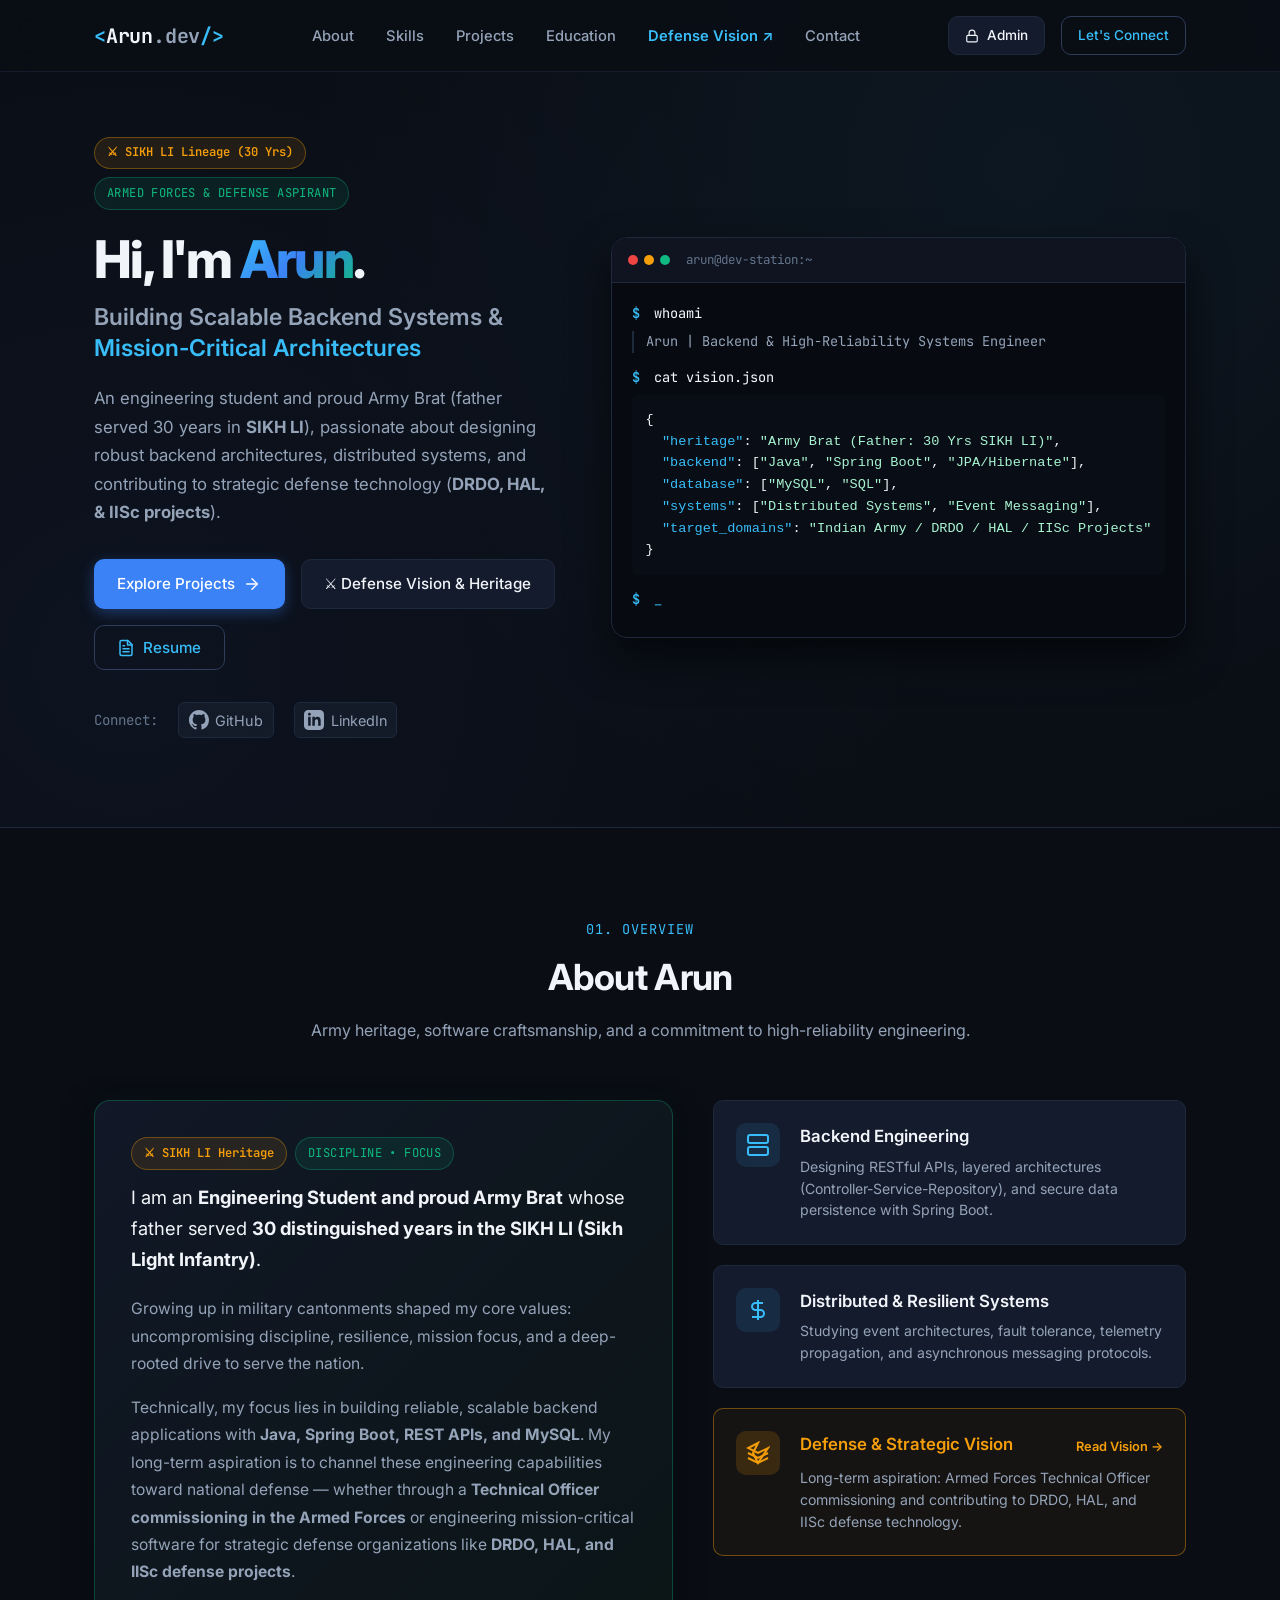
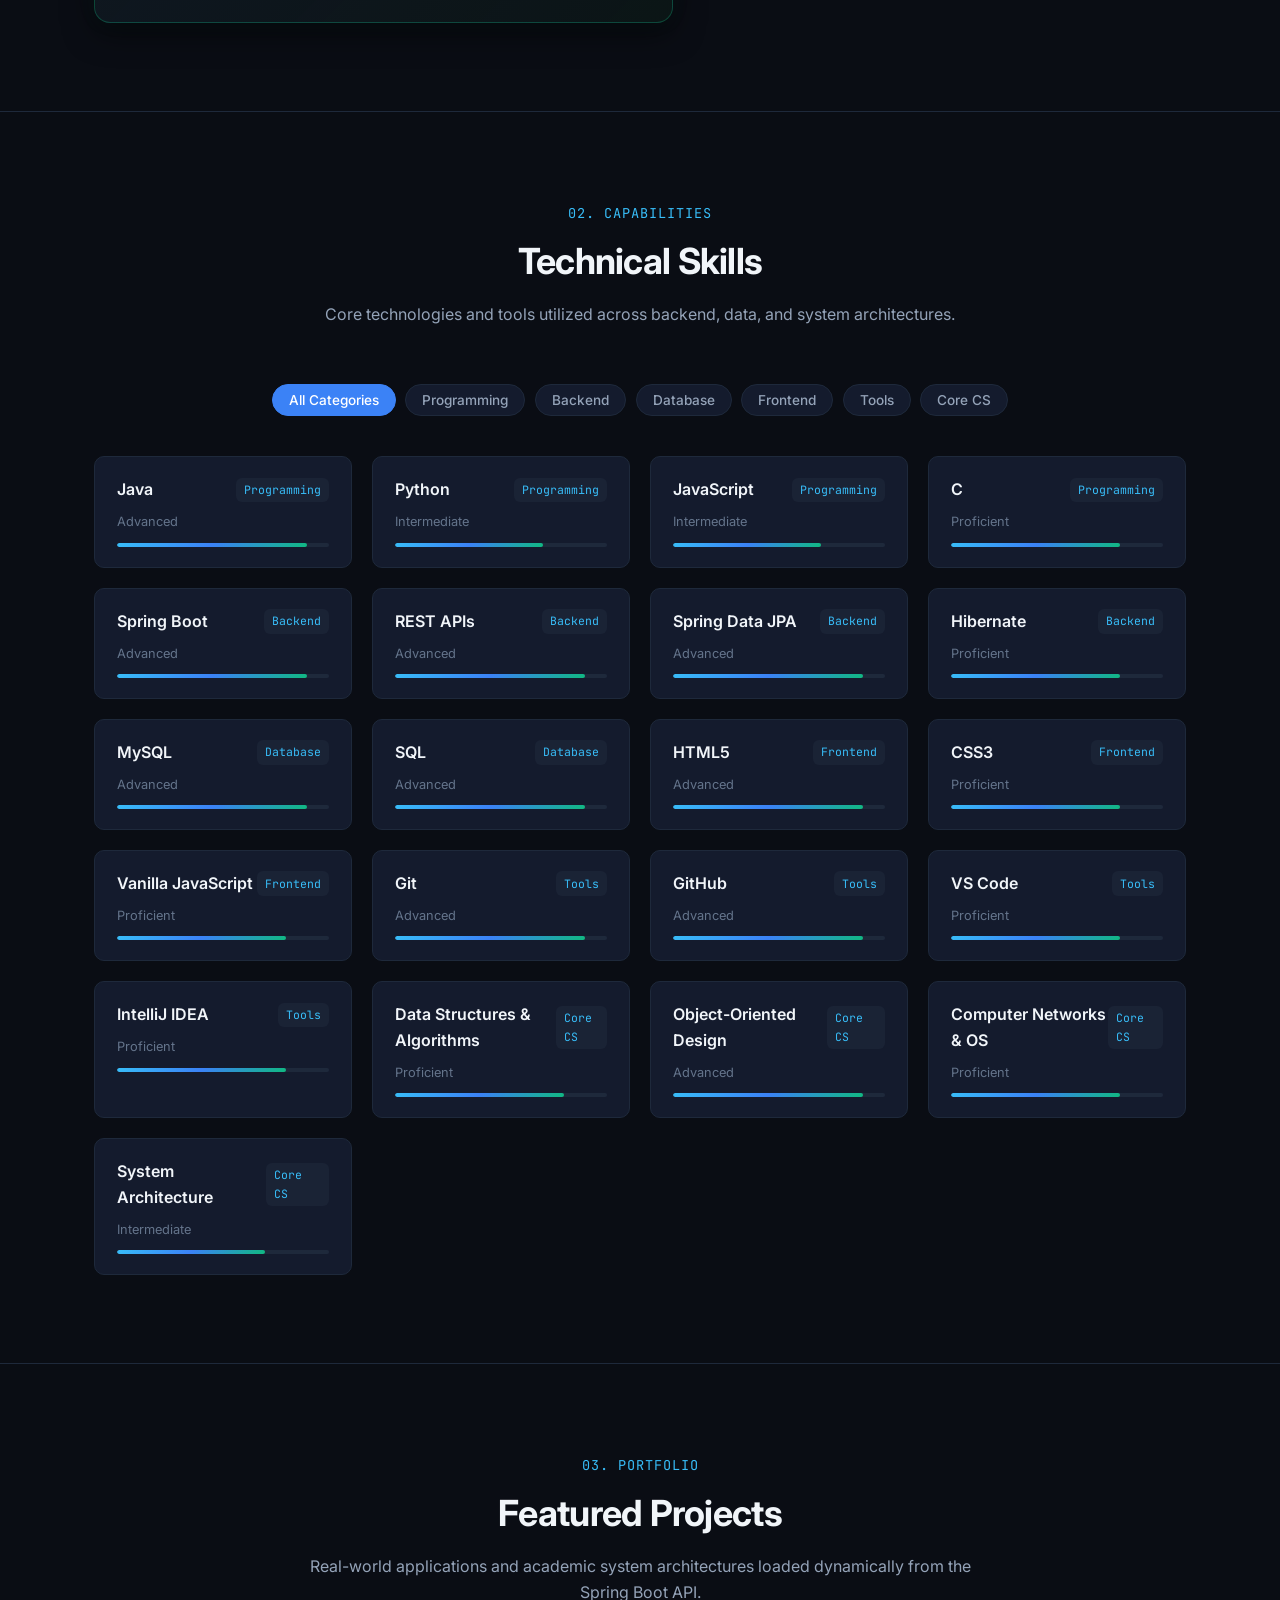
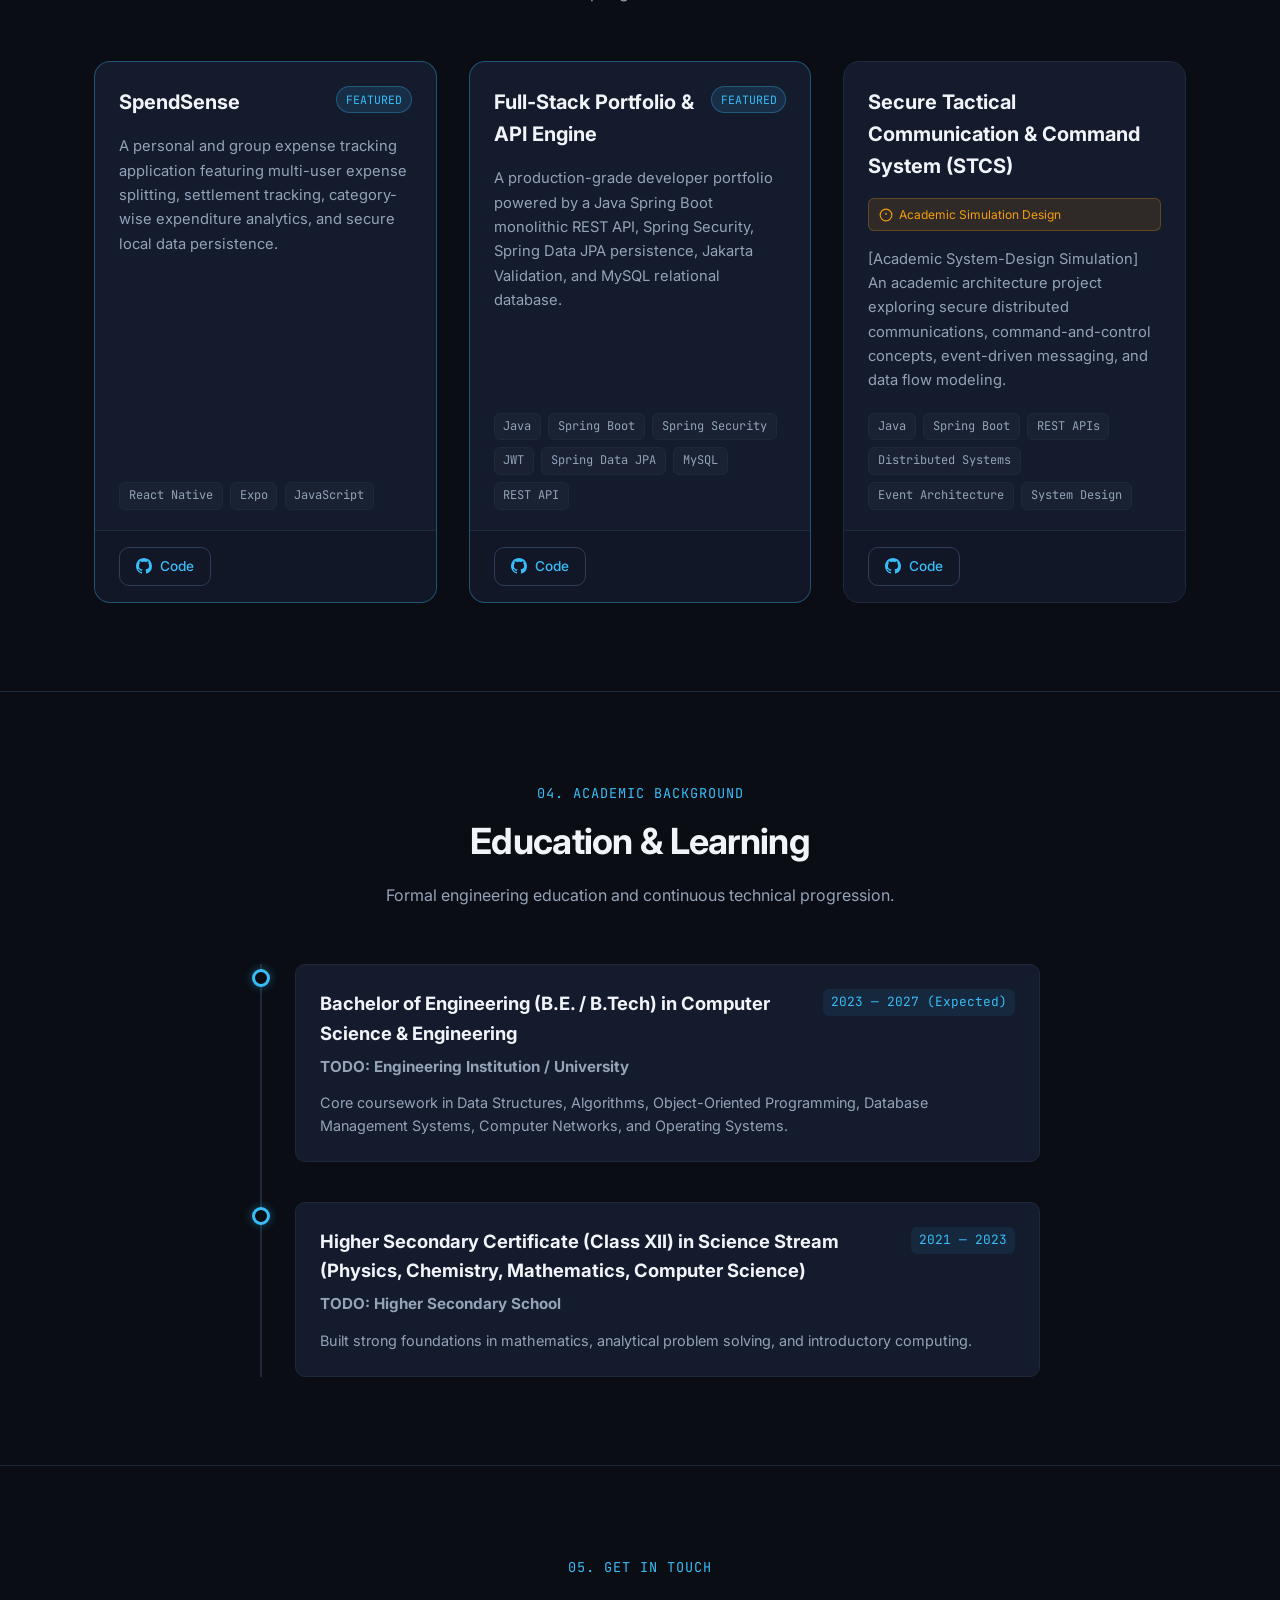
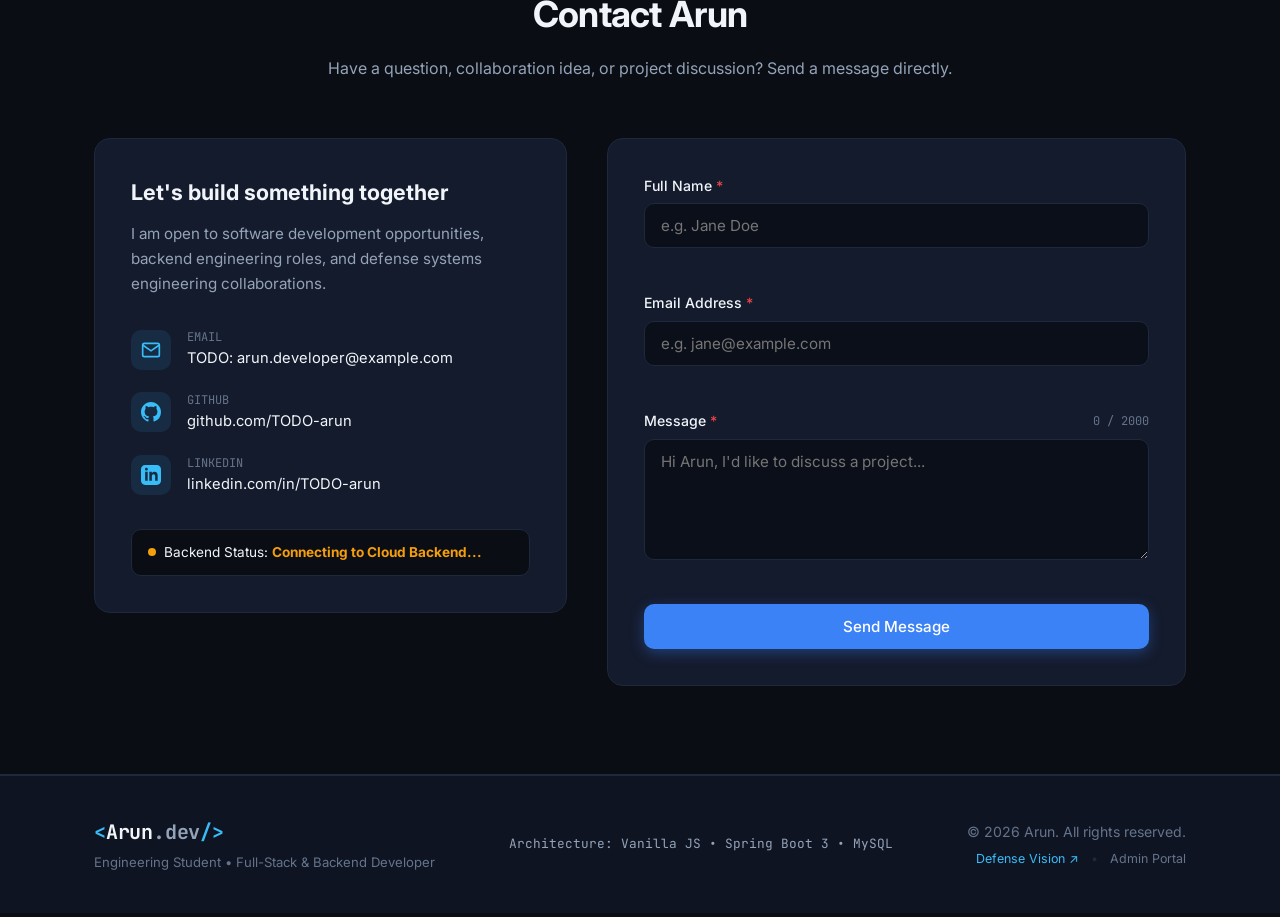
==== frontend/index.html @ 638a8335 "Incorporate Army Brat SIKH LI heritage and DRDO/HAL/IISc defense engineering focus across portfolio" ====
<!DOCTYPE html>
<html lang="en">
<head>
    <meta charset="UTF-8">
    <meta name="viewport" content="width=device-width, initial-scale=1.0, maximum-scale=5.0, viewport-fit=cover">
    <meta name="description" content="Arun - Engineering Student & Backend Software Developer. Full-stack portfolio featuring Java Spring Boot, MySQL, REST APIs, and High-Reliability Systems.">
    <meta name="theme-color" content="#0d1117">
    <title>Arun | Backend Software Developer & Engineering Student</title>
    
    <!-- Fonts -->
    <link rel="preconnect" href="https://fonts.googleapis.com">
    <link rel="preconnect" href="https://fonts.gstatic.com" crossorigin>
    <link href="https://fonts.googleapis.com/css2?family=Inter:wght@300;400;500;600;700;800&family=JetBrains+Mono:wght@400;500;600&display=swap" rel="stylesheet">
    
    <!-- CSS Stylesheets -->
    <link rel="stylesheet" href="css/style.css">
    <link rel="stylesheet" href="css/responsive.css">
</head>
<body>
    <!-- Navigation Bar -->
    <header class="header" id="header">
        <div class="container nav-container">
            <a href="#hero" class="brand-logo">
                <span class="logo-bracket">&lt;</span>Arun<span class="logo-accent">.dev</span><span class="logo-bracket">/&gt;</span>
            </a>

            <nav class="nav-menu" id="nav-menu">
                <ul class="nav-list">
                    <li class="nav-item"><a href="#about" class="nav-link">About</a></li>
                    <li class="nav-item"><a href="#skills" class="nav-link">Skills</a></li>
                    <li class="nav-item"><a href="#projects" class="nav-link">Projects</a></li>
                    <li class="nav-item"><a href="#education" class="nav-link">Education</a></li>
                    <li class="nav-item"><a href="defense-ambition.html" class="nav-link" style="color: var(--accent-primary); font-weight: 600;">Defense Vision ↗</a></li>
                    <li class="nav-item"><a href="#contact" class="nav-link">Contact</a></li>
                </ul>
                <div class="nav-cta-mobile">
                    <a href="#contact" class="btn btn-primary btn-sm">Get in Touch</a>
                </div>
            </nav>

            <div class="nav-actions">
                <a href="admin.html" class="btn btn-secondary btn-sm" title="Admin Control Panel">
                    <svg width="14" height="14" viewBox="0 0 24 24" fill="none" stroke="currentColor" stroke-width="2"><rect x="3" y="11" width="18" height="11" rx="2" ry="2"></rect><path d="M7 11V7a5 5 0 0 1 10 0v4"></path></svg>
                    <span>Admin</span>
                </a>
                <a href="#contact" class="btn btn-outline btn-sm nav-cta-desktop">Let's Connect</a>
                <button class="hamburger-btn" id="hamburger-btn" aria-label="Toggle navigation menu" aria-expanded="false">
                    <span class="hamburger-bar"></span>
                    <span class="hamburger-bar"></span>
                    <span class="hamburger-bar"></span>
                </button>
            </div>
        </div>
    </header>

    <main id="main-content">
        <!-- Hero Section -->
        <section class="section hero-section" id="hero">
            <div class="container hero-container">
                <div class="hero-content">
                    <div style="display: flex; flex-wrap: wrap; gap: 0.5rem; margin-bottom: 1.25rem;">
                        <span class="badge-sikhli">⚔ SIKH LI Lineage (30 Yrs)</span>
                        <span class="badge-tactical">Armed Forces &amp; Defense Aspirant</span>
                    </div>
                    <h1 class="hero-title">
                        Hi, I'm <span class="text-gradient">Arun</span>.
                    </h1>
                    <h2 class="hero-subtitle">
                        Building Scalable Backend Systems &amp; <span class="text-highlight">Mission-Critical Architectures</span>
                    </h2>
                    <p class="hero-description">
                        An engineering student and proud Army Brat (father served 30 years in <strong>SIKH LI</strong>), passionate about designing robust backend architectures, distributed systems, and contributing to strategic defense technology (<strong>DRDO, HAL, &amp; IISc projects</strong>).
                    </p>
                    
                    <div class="hero-cta-group">
                        <a href="#projects" class="btn btn-primary">
                            <span>Explore Projects</span>
                            <svg class="btn-icon" width="18" height="18" viewBox="0 0 24 24" fill="none" stroke="currentColor" stroke-width="2" stroke-linecap="round" stroke-linejoin="round"><path d="M5 12h14"></path><path d="m12 5 7 7-7 7"></path></svg>
                        </a>
                        <a href="defense-ambition.html" class="btn btn-secondary">
                            <span>⚔ Defense Vision &amp; Heritage</span>
                        </a>
                        <button type="button" class="btn btn-outline" id="resume-btn">
                            <svg class="btn-icon" width="18" height="18" viewBox="0 0 24 24" fill="none" stroke="currentColor" stroke-width="2" stroke-linecap="round" stroke-linejoin="round"><path d="M14.5 2H6a2 2 0 0 0-2 2v16a2 2 0 0 0 2 2h12a2 2 0 0 0 2-2V7.5L14.5 2z"></path><polyline points="14 2 14 8 20 8"></polyline><line x1="16" y1="13" x2="8" y2="13"></line><line x1="16" y1="17" x2="8" y2="17"></line><line x1="10" y1="9" x2="8" y2="9"></line></svg>
                            <span>Resume</span>
                        </button>
                    </div>

                    <div class="hero-socials">
                        <span class="social-label">Connect:</span>
                        <a href="https://github.com/arun-kumarsb" target="_blank" rel="noopener noreferrer" class="social-link" aria-label="GitHub Profile">
                            <svg width="20" height="20" viewBox="0 0 24 24" fill="currentColor"><path d="M12 0C5.37 0 0 5.37 0 12c0 5.31 3.435 9.795 8.205 11.385.6.105.825-.255.825-.57 0-.285-.015-1.23-.015-2.235-3.015.555-3.795-.735-4.035-1.41-.135-.345-.72-1.41-1.23-1.695-.42-.225-1.02-.78-.015-.795.945-.015 1.62.87 1.845 1.23 1.08 1.815 2.805 1.305 3.495.99.105-.78.42-1.305.765-1.605-2.67-.3-5.46-1.335-5.46-5.925 0-1.305.465-2.385 1.23-3.225-.12-.3-.54-1.53.12-3.18 0 0 1.005-.315 3.3 1.23.96-.27 1.98-.405 3-.405s2.04.135 3 .405c2.295-1.56 3.3-1.23 3.3-1.23.66 1.65.24 2.88.12 3.18.765.84 1.23 1.905 1.23 3.225 0 4.605-2.805 5.625-5.475 5.925.435.375.81 1.095.81 2.22 0 1.605-.015 2.895-.015 3.3 0 .315.225.69.825.57A12.02 12.02 0 0024 12c0-6.63-5.37-12-12-12z"/></svg>
                            <span>GitHub</span>
                        </a>
                        <a href="https://linkedin.com/in/arunksb/" target="_blank" rel="noopener noreferrer" class="social-link" aria-label="LinkedIn Profile">
                            <svg width="20" height="20" viewBox="0 0 24 24" fill="currentColor"><path d="M19 0h-14c-2.761 0-5 2.239-5 5v14c0 2.761 2.239 5 5 5h14c2.762 0 5-2.239 5-5v-14c0-2.761-2.238-5-5-5zm-11 19h-3v-11h3v11zm-1.5-12.268c-.966 0-1.75-.79-1.75-1.764s.784-1.764 1.75-1.764 1.75.79 1.75 1.764-.783 1.764-1.75 1.764zm13.5 12.268h-3v-5.604c0-3.368-4-3.113-4 0v5.604h-3v-11h3v1.765c1.396-2.586 7-2.777 7 2.476v6.759z"/></svg>
                            <span>LinkedIn</span>
                        </a>
                    </div>
                </div>

                <div class="hero-visual">
                    <div class="terminal-card">
                        <div class="terminal-header">
                            <div class="terminal-dots">
                                <span class="dot dot-red"></span>
                                <span class="dot dot-yellow"></span>
                                <span class="dot dot-green"></span>
                            </div>
                            <span class="terminal-title">arun@dev-station:~</span>
                        </div>
                        <div class="terminal-body">
                            <div class="terminal-line"><span class="t-prompt">$</span> <span class="t-command">whoami</span></div>
                            <div class="terminal-output">Arun | Backend &amp; High-Reliability Systems Engineer</div>
                            
                            <div class="terminal-line"><span class="t-prompt">$</span> <span class="t-command">cat vision.json</span></div>
                            <pre class="terminal-code"><code>{
  <span class="json-key">"heritage"</span>: <span class="json-str">"Army Brat (Father: 30 Yrs SIKH LI)"</span>,
  <span class="json-key">"backend"</span>: [<span class="json-str">"Java"</span>, <span class="json-str">"Spring Boot"</span>, <span class="json-str">"JPA/Hibernate"</span>],
  <span class="json-key">"database"</span>: [<span class="json-str">"MySQL"</span>, <span class="json-str">"SQL"</span>],
  <span class="json-key">"systems"</span>: [<span class="json-str">"Distributed Systems"</span>, <span class="json-str">"Event Messaging"</span>],
  <span class="json-key">"target_domains"</span>: <span class="json-str">"Indian Army / DRDO / HAL / IISc Projects"</span>
}</code></pre>
                            <div class="terminal-line terminal-cursor-line"><span class="t-prompt">$</span> <span class="t-cursor">_</span></div>
                        </div>
                    </div>
                </div>
            </div>
        </section>

        <!-- About Section -->
        <section class="section about-section" id="about">
            <div class="container">
                <div class="section-header">
                    <span class="section-tag">01. Overview</span>
                    <h2 class="section-title">About Arun</h2>
                    <p class="section-subtitle">Army heritage, software craftsmanship, and a commitment to high-reliability engineering.</p>
                </div>

                <div class="about-grid">
                    <div class="about-text-column">
                        <div class="about-card card-defense-highlight">
                            <div style="display: flex; gap: 0.5rem; margin-bottom: 0.75rem;">
                                <span class="badge-sikhli">⚔ SIKH LI Heritage</span>
                                <span class="badge-tactical">Discipline &bull; Focus</span>
                            </div>
                            <p class="about-lead">
                                I am an <strong>Engineering Student and proud Army Brat</strong> whose father served <strong>30 distinguished years in the SIKH LI (Sikh Light Infantry)</strong>.
                            </p>
                            <p class="about-body">
                                Growing up in military cantonments shaped my core values: uncompromising discipline, resilience, mission focus, and a deep-rooted drive to serve the nation.
                            </p>
                            <p class="about-body">
                                Technically, my focus lies in building reliable, scalable backend applications with <strong>Java, Spring Boot, REST APIs, and MySQL</strong>. My long-term aspiration is to channel these engineering capabilities toward national defense — whether through a <strong>Technical Officer commissioning in the Armed Forces</strong> or engineering mission-critical software for strategic defense organizations like <strong>DRDO, HAL, and IISc defense projects</strong>.
                            </p>
                        </div>
                    </div>

                    <div class="about-features-column">
                        <div class="feature-card">
                            <div class="feature-icon">
                                <svg width="24" height="24" viewBox="0 0 24 24" fill="none" stroke="currentColor" stroke-width="2"><rect x="2" y="2" width="20" height="8" rx="2" ry="2"></rect><rect x="2" y="14" width="20" height="8" rx="2" ry="2"></rect><line x1="6" y1="6" x2="6.01" y2="6"></line><line x1="6" y1="18" x2="6.01" y2="18"></line></svg>
                            </div>
                            <div class="feature-info">
                                <h3>Backend Engineering</h3>
                                <p>Designing RESTful APIs, layered architectures (Controller-Service-Repository), and secure data persistence with Spring Boot.</p>
                            </div>
                        </div>

                        <div class="feature-card">
                            <div class="feature-icon">
                                <svg width="24" height="24" viewBox="0 0 24 24" fill="none" stroke="currentColor" stroke-width="2"><path d="M12 2v20M17 5H9.5a3.5 3.5 0 0 0 0 7h5a3.5 3.5 0 0 1 0 7H6"></path></svg>
                            </div>
                            <div class="feature-info">
                                <h3>Distributed &amp; Resilient Systems</h3>
                                <p>Studying event architectures, fault tolerance, telemetry propagation, and asynchronous messaging protocols.</p>
                            </div>
                        </div>

                        <div class="feature-card" style="border-color: rgba(245, 158, 11, 0.4); background: rgba(245, 158, 11, 0.05);">
                            <div class="feature-icon" style="background: rgba(245, 158, 11, 0.15); color: var(--tactical-gold);">
                                <svg width="24" height="24" viewBox="0 0 24 24" fill="none" stroke="currentColor" stroke-width="2"><polygon points="12 2 2 7 12 12 22 7 12 22 7 12"></polygon><polyline points="2 17 12 22 22 17"></polyline><polyline points="2 12 12 17 22 12"></polyline></svg>
                            </div>
                            <div class="feature-info">
                                <div style="display: flex; justify-content: space-between; align-items: center; margin-bottom: 0.25rem;">
                                    <h3 style="color: var(--tactical-gold);">Defense &amp; Strategic Vision</h3>
                                    <a href="defense-ambition.html" style="font-size: 0.8rem; color: var(--tactical-gold); font-weight: 600;">Read Vision &rarr;</a>
                                </div>
                                <p>Long-term aspiration: Armed Forces Technical Officer commissioning and contributing to DRDO, HAL, and IISc defense technology.</p>
                            </div>
                        </div>
                    </div>
                </div>
            </div>
        </section>

        <!-- Skills Section -->
        <section class="section skills-section" id="skills">
            <div class="container">
                <div class="section-header">
                    <span class="section-tag">02. Capabilities</span>
                    <h2 class="section-title">Technical Skills</h2>
                    <p class="section-subtitle">Core technologies and tools utilized across backend, data, and system architectures.</p>
                </div>

                <!-- Category Filters -->
                <div class="skills-filter-container" id="skills-filter">
                    <button class="filter-btn active" data-category="ALL">All Categories</button>
                    <button class="filter-btn" data-category="Programming">Programming</button>
                    <button class="filter-btn" data-category="Backend">Backend</button>
                    <button class="filter-btn" data-category="Database">Database</button>
                    <button class="filter-btn" data-category="Frontend">Frontend</button>
                    <button class="filter-btn" data-category="Tools">Tools</button>
                    <button class="filter-btn" data-category="Core CS">Core CS</button>
                </div>

                <!-- Dynamic Skills Container -->
                <div class="skills-grid" id="skills-container">
                    <div class="loading-spinner-wrapper">
                        <div class="spinner"></div>
                        <p>Loading technical skills...</p>
                    </div>
                </div>
            </div>
        </section>

        <!-- Projects Section -->
        <section class="section projects-section" id="projects">
            <div class="container">
                <div class="section-header">
                    <span class="section-tag">03. Portfolio</span>
                    <h2 class="section-title">Featured Projects</h2>
                    <p class="section-subtitle">Real-world applications and academic system architectures loaded dynamically from the Spring Boot API.</p>
                </div>

                <!-- Dynamic Projects Container -->
                <div class="projects-grid" id="projects-container">
                    <div class="loading-spinner-wrapper">
                        <div class="spinner"></div>
                        <p>Fetching project data from API...</p>
                    </div>
                </div>
            </div>
        </section>

        <!-- Education Section -->
        <section class="section education-section" id="education">
            <div class="container">
                <div class="section-header">
                    <span class="section-tag">04. Academic Background</span>
                    <h2 class="section-title">Education &amp; Learning</h2>
                    <p class="section-subtitle">Formal engineering education and continuous technical progression.</p>
                </div>

                <div class="education-timeline" id="education-container">
                    <div class="loading-spinner-wrapper">
                        <div class="spinner"></div>
                        <p>Loading education history...</p>
                    </div>
                </div>
            </div>
        </section>

        <!-- Contact Section -->
        <section class="section contact-section" id="contact">
            <div class="container">
                <div class="section-header">
                    <span class="section-tag">05. Get In Touch</span>
                    <h2 class="section-title">Contact Arun</h2>
                    <p class="section-subtitle">Have a question, collaboration idea, or project discussion? Send a message directly.</p>
                </div>

                <div class="contact-layout">
                    <div class="contact-info-panel">
                        <div class="contact-info-card">
                            <h3>Let's build something together</h3>
                            <p>I am open to software development opportunities, backend engineering roles, and defense systems engineering collaborations.</p>
                            
                            <div class="contact-details">
                                <div class="contact-item">
                                    <div class="contact-icon">
                                        <svg width="20" height="20" viewBox="0 0 24 24" fill="none" stroke="currentColor" stroke-width="2"><path d="M4 4h16c1.1 0 2 .9 2 2v12c0 1.1-.9 2-2 2H4c-1.1 0-2-.9-2-2V6c0-1.1.9-2 2-2z"></path><polyline points="22,6 12,13 2,6"></polyline></svg>
                                    </div>
                                    <div class="contact-meta">
                                        <span class="meta-label">Email</span>
                                        <span class="meta-value">TODO: arun.developer@example.com</span>
                                    </div>
                                </div>

                                <div class="contact-item">
                                    <div class="contact-icon">
                                        <svg width="20" height="20" viewBox="0 0 24 24" fill="currentColor"><path d="M12 0C5.37 0 0 5.37 0 12c0 5.31 3.435 9.795 8.205 11.385.6.105.825-.255.825-.57 0-.285-.015-1.23-.015-2.235-3.015.555-3.795-.735-4.035-1.41-.135-.345-.72-1.41-1.23-1.695-.42-.225-1.02-.78-.015-.795.945-.015 1.62.87 1.845 1.23 1.08 1.815 2.805 1.305 3.495.99.105-.78.42-1.305.765-1.605-2.67-.3-5.46-1.335-5.46-5.925 0-1.305.465-2.385 1.23-3.225-.12-.3-.54-1.53.12-3.18 0 0 1.005-.315 3.3 1.23.96-.27 1.98-.405 3-.405s2.04.135 3 .405c2.295-1.56 3.3-1.23 3.3-1.23.66 1.65.24 2.88.12 3.18.765.84 1.23 1.905 1.23 3.225 0 4.605-2.805 5.625-5.475 5.925.435.375.81 1.095.81 2.22 0 1.605-.015 2.895-.015 3.3 0 .315.225.69.825.57A12.02 12.02 0 0024 12c0-6.63-5.37-12-12-12z"/></svg>
                                    </div>
                                    <div class="contact-meta">
                                        <span class="meta-label">GitHub</span>
                                        <a href="https://github.com/arun-kumarsb" target="_blank" rel="noopener noreferrer" class="meta-link">github.com/TODO-arun</a>
                                    </div>
                                </div>

                                <div class="contact-item">
                                    <div class="contact-icon">
                                        <svg width="20" height="20" viewBox="0 0 24 24" fill="currentColor"><path d="M19 0h-14c-2.761 0-5 2.239-5 5v14c0 2.761 2.239 5 5 5h14c2.762 0 5-2.239 5-5v-14c0-2.761-2.238-5-5-5zm-11 19h-3v-11h3v11zm-1.5-12.268c-.966 0-1.75-.79-1.75-1.764s.784-1.764 1.75-1.764 1.75.79 1.75 1.764-.783 1.764-1.75 1.764zm13.5 12.268h-3v-5.604c0-3.368-4-3.113-4 0v5.604h-3v-11h3v1.765c1.396-2.586 7-2.777 7 2.476v6.759z"/></svg>
                                    </div>
                                    <div class="contact-meta">
                                        <span class="meta-label">LinkedIn</span>
                                        <a href="https://linkedin.com/in/arunksb" target="_blank" rel="noopener noreferrer" class="meta-link">linkedin.com/in/TODO-arun</a>
                                    </div>
                                </div>
                            </div>

                            <div class="system-status-box">
                                <span class="status-dot"></span>
                                <span class="status-text">Backend Status: <strong id="backend-status-indicator">Checking...</strong></span>
                            </div>
                        </div>
                    </div>

                    <div class="contact-form-panel">
                        <form id="contact-form" class="contact-form" novalidate>
                            <div class="form-banner" id="form-banner" style="display: none;"></div>

                            <div class="form-group">
                                <label for="name" class="form-label">Full Name <span class="required">*</span></label>
                                <input type="text" id="name" name="name" class="form-input" placeholder="e.g. Jane Doe" required autocomplete="name">
                                <span class="field-error" id="name-error"></span>
                            </div>

                            <div class="form-group">
                                <label for="email" class="form-label">Email Address <span class="required">*</span></label>
                                <input type="email" id="email" name="email" class="form-input" placeholder="e.g. jane@example.com" required autocomplete="email">
                                <span class="field-error" id="email-error"></span>
                            </div>

                            <div class="form-group">
                                <div class="form-label-flex">
                                    <label for="message" class="form-label">Message <span class="required">*</span></label>
                                    <span class="char-counter" id="char-counter">0 / 2000</span>
                                </div>
                                <textarea id="message" name="message" class="form-textarea" rows="5" placeholder="Hi Arun, I'd like to discuss a project..." required maxlength="2000"></textarea>
                                <span class="field-error" id="message-error"></span>
                            </div>

                            <button type="submit" class="btn btn-primary btn-block" id="submit-btn">
                                <span class="btn-text">Send Message</span>
                                <div class="btn-spinner" style="display: none;"></div>
                            </button>
                        </form>
                    </div>
                </div>
            </div>
        </section>
    </main>

    <!-- Footer -->
    <footer class="footer">
        <div class="container footer-container">
            <div class="footer-left">
                <a href="#hero" class="brand-logo footer-logo">
                    <span class="logo-bracket">&lt;</span>Arun<span class="logo-accent">.dev</span><span class="logo-bracket">/&gt;</span>
                </a>
                <p class="footer-desc">Engineering Student &bull; Full-Stack &amp; Backend Developer</p>
            </div>
            
            <div class="footer-tech">
                <span>Architecture: Vanilla JS &bull; Spring Boot 3 &bull; MySQL</span>
            </div>

            <div class="footer-right">
                <p>&copy; <span id="current-year">2026</span> Arun. All rights reserved.</p>
                <div style="display: flex; gap: 0.75rem; justify-content: flex-end; margin-top: 0.35rem;">
                    <a href="defense-ambition.html" style="font-size: 0.78rem; color: var(--accent-primary);">Defense Vision ↗</a>
                    <span style="color: var(--border-subtle); font-size: 0.78rem;">&bull;</span>
                    <a href="admin.html" style="font-size: 0.78rem; color: var(--text-muted);">Admin Portal</a>
                </div>
            </div>
        </div>
    </footer>

    <!-- Resume Modal -->
    <div class="modal-overlay" id="resume-modal" style="display: none; position: fixed; top: 0; left: 0; width: 100%; height: 100%; background: rgba(0, 0, 0, 0.85); backdrop-filter: blur(8px); z-index: 2000; align-items: center; justify-content: center; padding: 1rem;">
        <div class="modal-dialog" style="background: var(--bg-card); border: 1px solid var(--border-subtle); border-radius: var(--radius-lg); width: 100%; max-width: 680px; max-height: 90vh; overflow-y: auto; padding: 2rem; box-shadow: 0 25px 60px rgba(0,0,0,0.8); position: relative;">
            <div style="display: flex; justify-content: space-between; align-items: flex-start; border-bottom: 1px solid var(--border-subtle); padding-bottom: 1rem; margin-bottom: 1.5rem;">
                <div>
                    <h2 style="font-size: 1.5rem; color: var(--text-primary); margin-bottom: 0.25rem;">Arun | Resume Summary</h2>
                    <p style="font-size: 0.88rem; color: var(--accent-primary); font-family: var(--font-mono);">Backend Software Developer &bull; Systems Engineering Aspirant</p>
                </div>
                <button type="button" id="close-resume-modal" style="background: transparent; border: none; color: var(--text-muted); font-size: 1.75rem; cursor: pointer; line-height: 1;">&times;</button>
            </div>

            <div style="color: var(--text-secondary); font-size: 0.92rem; line-height: 1.6; display: flex; flex-direction: column; gap: 1.25rem;">
                <div>
                    <h3 style="color: var(--text-primary); font-size: 1.05rem; margin-bottom: 0.4rem; border-left: 3px solid var(--accent-primary); padding-left: 0.5rem;">Professional Summary &amp; Vision</h3>
                    <p>Engineering student focused on high-reliability backend systems, distributed architectures, and robust REST APIs. Aspiring to build mission-critical technology for defense, national security, and high-performance computing.</p>
                </div>

                <div>
                    <h3 style="color: var(--text-primary); font-size: 1.05rem; margin-bottom: 0.4rem; border-left: 3px solid var(--accent-primary); padding-left: 0.5rem;">Core Technical Skills</h3>
                    <div style="display: flex; flex-wrap: wrap; gap: 0.4rem; margin-top: 0.5rem;">
                        <span class="project-tag">Java</span>
                        <span class="project-tag">Spring Boot</span>
                        <span class="project-tag">Spring Data JPA</span>
                        <span class="project-tag">MySQL</span>
                        <span class="project-tag">REST APIs</span>
                        <span class="project-tag">Distributed Systems</span>
                        <span class="project-tag">Data Structures &amp; Algorithms</span>
                        <span class="project-tag">JavaScript / HTML / CSS</span>
                        <span class="project-tag">Git / Docker</span>
                    </div>
                </div>

                <div>
                    <h3 style="color: var(--text-primary); font-size: 1.05rem; margin-bottom: 0.4rem; border-left: 3px solid var(--accent-primary); padding-left: 0.5rem;">Featured Projects</h3>
                    <ul style="padding-left: 1.25rem; list-style: disc; display: flex; flex-direction: column; gap: 0.4rem;">
                        <li><strong>SpendSense</strong>: Multi-user expense splitting and financial analytics application.</li>
                        <li><strong>Full-Stack Portfolio API Engine</strong>: Monolithic Spring Boot 3 REST API with Spring Security &amp; MySQL.</li>
                        <li><strong>STCS Simulation</strong>: Secure tactical communication and distributed event architecture.</li>
                    </ul>
                </div>

                <div>
                    <h3 style="color: var(--text-primary); font-size: 1.05rem; margin-bottom: 0.4rem; border-left: 3px solid var(--accent-primary); padding-left: 0.5rem;">Education</h3>
                    <p><strong>Bachelor of Engineering (B.E.)</strong> in Computer Science &amp; Engineering &bull; 2023 - 2027</p>
                </div>
            </div>

            <div style="display: flex; flex-wrap: wrap; gap: 0.75rem; justify-content: flex-end; margin-top: 2rem; border-top: 1px solid var(--border-subtle); padding-top: 1.25rem;">
                <button type="button" class="btn btn-secondary btn-sm" onclick="window.print()">
                    <svg width="14" height="14" viewBox="0 0 24 24" fill="none" stroke="currentColor" stroke-width="2"><polyline points="6 9 6 2 18 2 18 9"></polyline><path d="M6 18H4a2 2 0 0 1-2-2v-5a2 2 0 0 1 2-2h16a2 2 0 0 1 2 2v5a2 2 0 0 1-2 2h-2"></path><rect x="6" y="14" width="12" height="8"></rect></svg>
                    <span>Print / Save PDF</span>
                </button>
                <a href="#" target="_blank" rel="noopener noreferrer" class="btn btn-primary btn-sm" id="online-resume-link-btn" style="display: none;">
                    <span>Open Online Cloud Resume</span>
                    <svg width="14" height="14" viewBox="0 0 24 24" fill="none" stroke="currentColor" stroke-width="2"><path d="M18 13v6a2 2 0 0 1-2 2H5a2 2 0 0 1-2-2V8a2 2 0 0 1 2-2h6"></path><polyline points="15 3 21 3 21 9"></polyline><line x1="10" y1="14" x2="21" y2="3"></line></svg>
                </a>
            </div>
        </div>
    </div>

    <!-- Modular JavaScript Files -->
    <script src="js/api.js"></script>
    <script src="js/skills.js"></script>
    <script src="js/projects.js"></script>
    <script src="js/education.js"></script>
    <script src="js/contact.js"></script>
    <script src="js/main.js"></script>
</body>
</html>
---- frontend/css/style.css ----
/* ==========================================================================
   Arun's Portfolio - Modern Dark Developer Theme
   ========================================================================== */

:root {
    /* Color Palette */
    --bg-primary: #0a0d14;
    --bg-secondary: #0f1422;
    --bg-card: #141b2d;
    --bg-card-hover: #1a233a;
    --bg-input: #0b0f19;
    --bg-terminal: #070a10;
    
    /* Borders & Outlines */
    --border-subtle: #1e293b;
    --border-focus: #38bdf8;
    --border-hover: #2d3d5a;
    
    /* Text Colors */
    --text-primary: #f1f5f9;
    --text-secondary: #94a3b8;
    --text-muted: #64748b;
    --text-inverse: #0a0d14;
    
    /* Accents & Brand (Tactical Defense & Modern Tech) */
    --accent-primary: #38bdf8;       /* Tactical Cyan */
    --accent-secondary: #3b82f6;     /* Precision Blue */
    --tactical-gold: #f59e0b;        /* Regimental Gold */
    --tactical-olive: #10b981;       /* Army Olive / Resilience Green */
    --accent-gradient: linear-gradient(135deg, #38bdf8 0%, #3b82f6 50%, #10b981 100%);
    --accent-glow: rgba(56, 189, 248, 0.18);
    --tactical-glow: rgba(16, 185, 129, 0.2);
    
    /* Status Colors */
    --success: #10b981;
    --success-bg: rgba(16, 185, 129, 0.12);
    --error: #ef4444;
    --error-bg: rgba(239, 68, 68, 0.12);
    --warning: #f59e0b;
    --warning-bg: rgba(245, 158, 11, 0.12);
    
    /* Typography */
    --font-sans: 'Inter', -apple-system, BlinkMacSystemFont, 'Segoe UI', Roboto, sans-serif;
    --font-mono: 'JetBrains Mono', 'Fira Code', 'Courier New', monospace;
    
    /* Layout & Sizing */
    --container-width: 1140px;
    --header-height: 72px;
    --radius-sm: 6px;
    --radius-md: 10px;
    --radius-lg: 16px;
    --radius-full: 9999px;
    
    /* Transitions */
    --transition-fast: 0.18s ease;
    --transition-normal: 0.28s ease;
}

/* Tactical & Military Heritage Utilities */
.badge-tactical {
    display: inline-flex;
    align-items: center;
    gap: 0.4rem;
    padding: 0.35rem 0.75rem;
    background: rgba(16, 185, 129, 0.1);
    border: 1px solid rgba(16, 185, 129, 0.3);
    color: var(--tactical-olive);
    border-radius: var(--radius-full);
    font-size: 0.76rem;
    font-family: var(--font-mono);
    letter-spacing: 0.4px;
    text-transform: uppercase;
}

.badge-sikhli {
    display: inline-flex;
    align-items: center;
    gap: 0.4rem;
    padding: 0.35rem 0.75rem;
    background: rgba(245, 158, 11, 0.1);
    border: 1px solid rgba(245, 158, 11, 0.35);
    color: var(--tactical-gold);
    border-radius: var(--radius-full);
    font-size: 0.76rem;
    font-family: var(--font-mono);
    font-weight: 600;
}

.card-defense-highlight {
    background: linear-gradient(135deg, rgba(18, 25, 41, 0.9) 0%, rgba(13, 27, 24, 0.6) 100%) !important;
    border: 1px solid rgba(16, 185, 129, 0.3) !important;
    box-shadow: 0 10px 30px rgba(0, 0, 0, 0.5), 0 0 20px rgba(16, 185, 129, 0.06);
}

/* Base & Reset */
*, *::before, *::after {
    box-sizing: border-box;
    margin: 0;
    padding: 0;
}

html {
    scroll-behavior: smooth;
    font-size: 16px;
}

body {
    background-color: var(--bg-primary);
    color: var(--text-primary);
    font-family: var(--font-sans);
    line-height: 1.6;
    overflow-x: hidden;
    -webkit-font-smoothing: antialiased;
    -moz-osx-font-smoothing: grayscale;
}

a {
    color: inherit;
    text-decoration: none;
    transition: color var(--transition-fast);
}

ul {
    list-style: none;
}

button, input, textarea {
    font-family: inherit;
    font-size: inherit;
}

/* Container */
.container {
    width: 100%;
    max-width: var(--container-width);
    margin-left: auto;
    margin-right: auto;
    padding-left: 1.5rem;
    padding-right: 1.5rem;
}

/* Typography & Gradient Utilities */
.text-gradient {
    background: var(--accent-gradient);
    -webkit-background-clip: text;
    -webkit-text-fill-color: transparent;
    display: inline-block;
}

.text-highlight {
    color: var(--accent-primary);
    font-weight: 600;
}

/* Section Header */
.section {
    padding: 5.5rem 0;
    border-bottom: 1px solid var(--border-subtle);
    position: relative;
}

.section-header {
    text-align: center;
    max-width: 680px;
    margin: 0 auto 3.5rem auto;
}

.section-tag {
    display: inline-block;
    font-family: var(--font-mono);
    font-size: 0.85rem;
    color: var(--accent-primary);
    margin-bottom: 0.5rem;
    letter-spacing: 1px;
    text-transform: uppercase;
}

.section-title {
    font-size: 2.25rem;
    font-weight: 700;
    color: var(--text-primary);
    letter-spacing: -0.02em;
    margin-bottom: 0.75rem;
}

.section-subtitle {
    font-size: 1rem;
    color: var(--text-secondary);
    line-height: 1.6;
}

/* Buttons */
.btn {
    display: inline-flex;
    align-items: center;
    justify-content: center;
    gap: 0.5rem;
    padding: 0.75rem 1.4rem;
    border-radius: var(--radius-md);
    font-weight: 500;
    font-size: 0.95rem;
    cursor: pointer;
    border: 1px solid transparent;
    transition: all var(--transition-fast);
}

.btn-sm {
    padding: 0.5rem 1rem;
    font-size: 0.85rem;
}

.btn-block {
    width: 100%;
}

.btn-primary {
    background: var(--accent-secondary);
    color: #ffffff;
    box-shadow: 0 4px 14px rgba(59, 130, 246, 0.35);
}

.btn-primary:hover {
    background: #2563eb;
    transform: translateY(-1px);
    box-shadow: 0 6px 20px rgba(59, 130, 246, 0.45);
}

.btn-secondary {
    background: var(--bg-card);
    color: var(--text-primary);
    border-color: var(--border-subtle);
}

.btn-secondary:hover {
    background: var(--bg-card-hover);
    border-color: var(--border-hover);
    transform: translateY(-1px);
}

.btn-outline {
    background: transparent;
    color: var(--accent-primary);
    border-color: var(--border-hover);
}

.btn-outline:hover {
    background: rgba(56, 189, 248, 0.08);
    border-color: var(--accent-primary);
    transform: translateY(-1px);
}

.btn-icon {
    flex-shrink: 0;
}

/* ==========================================================================
   Header & Navigation
   ========================================================================== */
.header {
    position: fixed;
    top: 0;
    left: 0;
    width: 100%;
    height: var(--header-height);
    background: rgba(10, 13, 20, 0.85);
    backdrop-filter: blur(12px);
    -webkit-backdrop-filter: blur(12px);
    border-bottom: 1px solid rgba(30, 41, 59, 0.6);
    z-index: 1000;
    transition: background-color var(--transition-normal);
}

.nav-container {
    display: flex;
    align-items: center;
    justify-content: space-between;
    height: 100%;
}

.brand-logo {
    font-family: var(--font-mono);
    font-size: 1.25rem;
    font-weight: 700;
    color: var(--text-primary);
    display: flex;
    align-items: center;
    letter-spacing: -0.01em;
}

.logo-bracket {
    color: var(--accent-primary);
}

.logo-accent {
    color: var(--text-secondary);
}

.nav-list {
    display: flex;
    align-items: center;
    gap: 2rem;
}

.nav-link {
    color: var(--text-secondary);
    font-size: 0.92rem;
    font-weight: 500;
    position: relative;
    padding: 0.25rem 0;
}

.nav-link:hover, .nav-link.active {
    color: var(--accent-primary);
}

.nav-link.active::after {
    content: '';
    position: absolute;
    bottom: -4px;
    left: 0;
    width: 100%;
    height: 2px;
    background: var(--accent-primary);
    border-radius: var(--radius-full);
}

.nav-actions {
    display: flex;
    align-items: center;
    gap: 1rem;
}

.hamburger-btn {
    display: none;
    flex-direction: column;
    justify-content: space-around;
    width: 32px;
    height: 32px;
    background: transparent;
    border: none;
    cursor: pointer;
    padding: 4px;
}

.hamburger-bar {
    width: 100%;
    height: 2px;
    background-color: var(--text-primary);
    border-radius: var(--radius-full);
    transition: all var(--transition-fast);
}

.nav-cta-mobile {
    display: none;
}

/* ==========================================================================
   Hero Section
   ========================================================================== */
.hero-section {
    padding-top: calc(var(--header-height) + 4rem);
    padding-bottom: 5.5rem;
    min-height: calc(100vh - var(--header-height));
    display: flex;
    align-items: center;
    background: radial-gradient(circle at 80% 20%, rgba(56, 189, 248, 0.06) 0%, transparent 60%),
                radial-gradient(circle at 10% 80%, rgba(59, 130, 246, 0.05) 0%, transparent 60%);
}

.hero-container {
    display: grid;
    grid-template-columns: 1.2fr 0.8fr;
    gap: 3.5rem;
    align-items: center;
}

.hero-badge {
    display: inline-flex;
    align-items: center;
    gap: 0.5rem;
    padding: 0.4rem 0.9rem;
    background: rgba(30, 41, 59, 0.6);
    border: 1px solid var(--border-subtle);
    border-radius: var(--radius-full);
    font-size: 0.82rem;
    font-family: var(--font-mono);
    color: var(--text-secondary);
    margin-bottom: 1.5rem;
}

.status-indicator {
    width: 8px;
    height: 8px;
    background-color: var(--success);
    border-radius: 50%;
    box-shadow: 0 0 8px var(--success);
    animation: pulse 2s infinite;
}

@keyframes pulse {
    0% { transform: scale(0.95); opacity: 0.8; }
    50% { transform: scale(1.15); opacity: 1; }
    100% { transform: scale(0.95); opacity: 0.8; }
}

.hero-title {
    font-size: 3.25rem;
    font-weight: 800;
    line-height: 1.15;
    letter-spacing: -0.03em;
    margin-bottom: 0.75rem;
}

.hero-subtitle {
    font-size: 1.45rem;
    font-weight: 600;
    color: var(--text-secondary);
    line-height: 1.35;
    margin-bottom: 1.25rem;
}

.hero-description {
    font-size: 1.05rem;
    color: var(--text-secondary);
    line-height: 1.7;
    margin-bottom: 2rem;
    max-width: 580px;
}

.hero-cta-group {
    display: flex;
    flex-wrap: wrap;
    gap: 1rem;
    margin-bottom: 2rem;
}

.hero-socials {
    display: flex;
    align-items: center;
    gap: 1.25rem;
}

.social-label {
    font-size: 0.88rem;
    color: var(--text-muted);
    font-family: var(--font-mono);
}

.social-link {
    display: inline-flex;
    align-items: center;
    gap: 0.4rem;
    color: var(--text-secondary);
    font-size: 0.9rem;
    padding: 0.35rem 0.6rem;
    border-radius: var(--radius-sm);
    background: rgba(30, 41, 59, 0.4);
    border: 1px solid var(--border-subtle);
    transition: all var(--transition-fast);
}

.social-link:hover {
    color: var(--accent-primary);
    border-color: var(--accent-primary);
    background: rgba(56, 189, 248, 0.06);
}

/* Terminal Card in Hero */
.terminal-card {
    background: var(--bg-terminal);
    border: 1px solid var(--border-subtle);
    border-radius: var(--radius-lg);
    overflow: hidden;
    box-shadow: 0 20px 40px rgba(0, 0, 0, 0.6);
}

.terminal-header {
    background: #0f1420;
    padding: 0.75rem 1rem;
    display: flex;
    align-items: center;
    border-bottom: 1px solid var(--border-subtle);
}

.terminal-dots {
    display: flex;
    gap: 6px;
    margin-right: 1rem;
}

.dot {
    width: 10px;
    height: 10px;
    border-radius: 50%;
}

.dot-red { background-color: #ef4444; }
.dot-yellow { background-color: #f59e0b; }
.dot-green { background-color: #10b981; }

.terminal-title {
    font-family: var(--font-mono);
    font-size: 0.78rem;
    color: var(--text-muted);
}

.terminal-body {
    padding: 1.25rem;
    font-family: var(--font-mono);
    font-size: 0.85rem;
    line-height: 1.6;
}

.terminal-line {
    margin-bottom: 0.4rem;
}

.t-prompt {
    color: var(--accent-primary);
    font-weight: 600;
    margin-right: 0.4rem;
}

.t-command {
    color: #f8fafc;
}

.terminal-output {
    color: var(--text-secondary);
    margin-bottom: 0.9rem;
    padding-left: 0.75rem;
    border-left: 2px solid var(--border-subtle);
}

.terminal-code {
    background: #090d16;
    padding: 0.85rem;
    border-radius: var(--radius-sm);
    margin-bottom: 0.9rem;
    overflow-x: auto;
}

.json-key { color: #38bdf8; }
.json-str { color: #a7f3d0; }

.t-cursor {
    color: var(--accent-primary);
    animation: blink 1s step-start infinite;
}

@keyframes blink {
    50% { opacity: 0; }
}

/* ==========================================================================
   About Section
   ========================================================================== */
.about-grid {
    display: grid;
    grid-template-columns: 1.1fr 0.9fr;
    gap: 2.5rem;
    align-items: start;
}

.about-card {
    background: var(--bg-card);
    border: 1px solid var(--border-subtle);
    border-radius: var(--radius-lg);
    padding: 2.25rem;
}

.about-lead {
    font-size: 1.15rem;
    color: var(--text-primary);
    line-height: 1.7;
    margin-bottom: 1.25rem;
}

.about-body {
    font-size: 0.98rem;
    color: var(--text-secondary);
    line-height: 1.75;
    margin-bottom: 1rem;
}

.about-body:last-child {
    margin-bottom: 0;
}

.about-features-column {
    display: flex;
    flex-direction: column;
    gap: 1.25rem;
}

.feature-card {
    display: flex;
    gap: 1.25rem;
    background: var(--bg-card);
    border: 1px solid var(--border-subtle);
    border-radius: var(--radius-md);
    padding: 1.4rem;
    transition: all var(--transition-fast);
}

.feature-card:hover {
    border-color: var(--border-hover);
    transform: translateY(-2px);
    background: var(--bg-card-hover);
}

.feature-icon {
    width: 44px;
    height: 44px;
    border-radius: var(--radius-md);
    background: rgba(56, 189, 248, 0.1);
    color: var(--accent-primary);
    display: flex;
    align-items: center;
    justify-content: center;
    flex-shrink: 0;
}

.feature-info h3 {
    font-size: 1.05rem;
    font-weight: 600;
    margin-bottom: 0.35rem;
    color: var(--text-primary);
}

.feature-info p {
    font-size: 0.88rem;
    color: var(--text-secondary);
    line-height: 1.55;
}

/* ==========================================================================
   Skills Section
   ========================================================================== */
.skills-filter-container {
    display: flex;
    flex-wrap: wrap;
    justify-content: center;
    gap: 0.6rem;
    margin-bottom: 2.5rem;
}

.filter-btn {
    background: var(--bg-card);
    border: 1px solid var(--border-subtle);
    color: var(--text-secondary);
    padding: 0.45rem 1rem;
    border-radius: var(--radius-full);
    font-size: 0.85rem;
    font-weight: 500;
    cursor: pointer;
    transition: all var(--transition-fast);
}

.filter-btn:hover {
    color: var(--text-primary);
    border-color: var(--border-hover);
}

.filter-btn.active {
    background: var(--accent-secondary);
    color: #ffffff;
    border-color: var(--accent-secondary);
}

.skills-grid {
    display: grid;
    grid-template-columns: repeat(auto-fill, minmax(240px, 1fr));
    gap: 1.25rem;
}

.skill-card {
    background: var(--bg-card);
    border: 1px solid var(--border-subtle);
    border-radius: var(--radius-md);
    padding: 1.25rem 1.4rem;
    display: flex;
    flex-direction: column;
    gap: 0.6rem;
    transition: all var(--transition-fast);
}

.skill-card:hover {
    border-color: var(--border-hover);
    transform: translateY(-2px);
    background: var(--bg-card-hover);
}

.skill-header {
    display: flex;
    justify-content: space-between;
    align-items: center;
}

.skill-name {
    font-size: 1rem;
    font-weight: 600;
    color: var(--text-primary);
}

.skill-category-tag {
    font-size: 0.72rem;
    font-family: var(--font-mono);
    padding: 0.2rem 0.5rem;
    background: rgba(30, 41, 59, 0.6);
    border-radius: var(--radius-sm);
    color: var(--accent-primary);
}

.skill-level-text {
    font-size: 0.8rem;
    color: var(--text-muted);
}

.skill-progress-bar {
    width: 100%;
    height: 4px;
    background: var(--border-subtle);
    border-radius: var(--radius-full);
    overflow: hidden;
}

.skill-progress-fill {
    height: 100%;
    background: var(--accent-gradient);
    border-radius: var(--radius-full);
}

/* ==========================================================================
   Projects Section
   ========================================================================== */
.projects-grid {
    display: grid;
    grid-template-columns: repeat(auto-fill, minmax(340px, 1fr));
    gap: 2rem;
}

.project-card {
    background: var(--bg-card);
    border: 1px solid var(--border-subtle);
    border-radius: var(--radius-lg);
    overflow: hidden;
    display: flex;
    flex-direction: column;
    transition: all var(--transition-normal);
}

.project-card:hover {
    border-color: var(--border-hover);
    transform: translateY(-4px);
    box-shadow: 0 12px 28px rgba(0, 0, 0, 0.4);
}

.project-card.featured {
    border-color: rgba(56, 189, 248, 0.35);
}

.project-header {
    padding: 1.5rem 1.5rem 0.5rem 1.5rem;
    display: flex;
    justify-content: space-between;
    align-items: flex-start;
}

.project-title {
    font-size: 1.25rem;
    font-weight: 700;
    color: var(--text-primary);
}

.featured-badge {
    font-size: 0.72rem;
    font-family: var(--font-mono);
    padding: 0.2rem 0.55rem;
    background: rgba(56, 189, 248, 0.12);
    border: 1px solid rgba(56, 189, 248, 0.3);
    color: var(--accent-primary);
    border-radius: var(--radius-full);
    text-transform: uppercase;
}

.project-body {
    padding: 0.5rem 1.5rem 1.25rem 1.5rem;
    flex-grow: 1;
    display: flex;
    flex-direction: column;
}

.project-description {
    font-size: 0.92rem;
    color: var(--text-secondary);
    line-height: 1.65;
    margin-bottom: 1.25rem;
    flex-grow: 1;
}

.academic-note {
    display: inline-flex;
    align-items: center;
    gap: 0.35rem;
    font-size: 0.75rem;
    color: var(--warning);
    background: var(--warning-bg);
    border: 1px solid rgba(245, 158, 11, 0.25);
    padding: 0.35rem 0.6rem;
    border-radius: var(--radius-sm);
    margin-bottom: 1rem;
}

.project-tech-list {
    display: flex;
    flex-wrap: wrap;
    gap: 0.45rem;
    margin-top: auto;
}

.tech-tag {
    font-family: var(--font-mono);
    font-size: 0.75rem;
    color: var(--text-secondary);
    background: rgba(30, 41, 59, 0.5);
    border: 1px solid var(--border-subtle);
    padding: 0.2rem 0.55rem;
    border-radius: var(--radius-sm);
}

.project-footer {
    padding: 1rem 1.5rem;
    background: rgba(15, 20, 34, 0.6);
    border-top: 1px solid var(--border-subtle);
    display: flex;
    gap: 0.85rem;
}

/* ==========================================================================
   Education Section
   ========================================================================== */
.education-timeline {
    position: relative;
    max-width: 800px;
    margin: 0 auto;
}

.education-timeline::before {
    content: '';
    position: absolute;
    top: 0;
    bottom: 0;
    left: 20px;
    width: 2px;
    background: var(--border-subtle);
}

.education-item {
    position: relative;
    padding-left: 55px;
    margin-bottom: 2.5rem;
}

.education-item:last-child {
    margin-bottom: 0;
}

.education-node {
    position: absolute;
    left: 12px;
    top: 5px;
    width: 18px;
    height: 18px;
    border-radius: 50%;
    background: var(--bg-primary);
    border: 3px solid var(--accent-primary);
    box-shadow: 0 0 10px rgba(56, 189, 248, 0.4);
}

.education-card {
    background: var(--bg-card);
    border: 1px solid var(--border-subtle);
    border-radius: var(--radius-md);
    padding: 1.5rem;
    transition: all var(--transition-fast);
}

.education-card:hover {
    border-color: var(--border-hover);
    background: var(--bg-card-hover);
}

.education-header-row {
    display: flex;
    justify-content: space-between;
    align-items: flex-start;
    gap: 1rem;
    margin-bottom: 0.4rem;
}

.education-degree {
    font-size: 1.15rem;
    font-weight: 700;
    color: var(--text-primary);
}

.education-period {
    font-family: var(--font-mono);
    font-size: 0.8rem;
    color: var(--accent-primary);
    background: rgba(56, 189, 248, 0.08);
    padding: 0.2rem 0.5rem;
    border-radius: var(--radius-sm);
    white-space: nowrap;
}

.education-institution {
    font-size: 0.95rem;
    color: var(--text-secondary);
    margin-bottom: 0.75rem;
}

.education-desc {
    font-size: 0.9rem;
    color: var(--text-secondary);
    line-height: 1.6;
}

/* ==========================================================================
   Contact Section
   ========================================================================== */
.contact-layout {
    display: grid;
    grid-template-columns: 0.9fr 1.1fr;
    gap: 2.5rem;
    align-items: start;
}

.contact-info-card {
    background: var(--bg-card);
    border: 1px solid var(--border-subtle);
    border-radius: var(--radius-lg);
    padding: 2.25rem;
}

.contact-info-card h3 {
    font-size: 1.35rem;
    font-weight: 700;
    margin-bottom: 0.75rem;
    color: var(--text-primary);
}

.contact-info-card > p {
    font-size: 0.95rem;
    color: var(--text-secondary);
    line-height: 1.65;
    margin-bottom: 2rem;
}

.contact-details {
    display: flex;
    flex-direction: column;
    gap: 1.25rem;
    margin-bottom: 2rem;
}

.contact-item {
    display: flex;
    align-items: center;
    gap: 1rem;
}

.contact-icon {
    width: 40px;
    height: 40px;
    border-radius: var(--radius-md);
    background: rgba(56, 189, 248, 0.1);
    color: var(--accent-primary);
    display: flex;
    align-items: center;
    justify-content: center;
    flex-shrink: 0;
}

.contact-meta {
    display: flex;
    flex-direction: column;
}

.meta-label {
    font-size: 0.75rem;
    color: var(--text-muted);
    font-family: var(--font-mono);
    text-transform: uppercase;
}

.meta-value, .meta-link {
    font-size: 0.92rem;
    color: var(--text-primary);
    word-break: break-all;
}

.meta-link:hover {
    color: var(--accent-primary);
}

.system-status-box {
    display: flex;
    align-items: center;
    gap: 0.5rem;
    padding: 0.75rem 1rem;
    background: var(--bg-primary);
    border: 1px solid var(--border-subtle);
    border-radius: var(--radius-md);
    font-size: 0.85rem;
}

.status-dot {
    width: 8px;
    height: 8px;
    border-radius: 50%;
    background-color: var(--warning);
}

.status-dot.online {
    background-color: var(--success);
    box-shadow: 0 0 8px var(--success);
}

.status-dot.offline {
    background-color: var(--error);
}

/* Contact Form */
.contact-form-panel {
    background: var(--bg-card);
    border: 1px solid var(--border-subtle);
    border-radius: var(--radius-lg);
    padding: 2.25rem;
}

.contact-form {
    display: flex;
    flex-direction: column;
    gap: 1.25rem;
}

.form-group {
    display: flex;
    flex-direction: column;
    gap: 0.4rem;
}

.form-label {
    font-size: 0.88rem;
    font-weight: 500;
    color: var(--text-primary);
}

.form-label-flex {
    display: flex;
    justify-content: space-between;
    align-items: center;
}

.char-counter {
    font-size: 0.75rem;
    font-family: var(--font-mono);
    color: var(--text-muted);
}

.required {
    color: var(--error);
}

.form-input, .form-textarea {
    width: 100%;
    background: var(--bg-input);
    border: 1px solid var(--border-subtle);
    border-radius: var(--radius-md);
    padding: 0.75rem 1rem;
    color: var(--text-primary);
    font-size: 0.95rem;
    transition: all var(--transition-fast);
}

.form-input:focus, .form-textarea:focus {
    outline: none;
    border-color: var(--accent-primary);
    box-shadow: 0 0 0 3px var(--accent-glow);
}

.form-input.input-error, .form-textarea.input-error {
    border-color: var(--error);
    background: rgba(239, 68, 68, 0.04);
}

.field-error {
    font-size: 0.8rem;
    color: var(--error);
    min-height: 1.1rem;
}

.form-banner {
    padding: 0.85rem 1rem;
    border-radius: var(--radius-md);
    font-size: 0.9rem;
    margin-bottom: 0.5rem;
}

.form-banner.success {
    background: var(--success-bg);
    border: 1px solid var(--success);
    color: #6ee7b7;
}

.form-banner.error {
    background: var(--error-bg);
    border: 1px solid var(--error);
    color: #fca5a5;
}

/* Loading & Spinner Utilities */
.loading-spinner-wrapper {
    grid-column: 1 / -1;
    display: flex;
    flex-direction: column;
    align-items: center;
    justify-content: center;
    gap: 1rem;
    padding: 3rem 1rem;
    color: var(--text-muted);
    font-family: var(--font-mono);
    font-size: 0.9rem;
}

.spinner {
    width: 32px;
    height: 32px;
    border: 3px solid var(--border-subtle);
    border-top-color: var(--accent-primary);
    border-radius: 50%;
    animation: spin 0.8s linear infinite;
}

.btn-spinner {
    width: 18px;
    height: 18px;
    border: 2px solid rgba(255, 255, 255, 0.3);
    border-top-color: #ffffff;
    border-radius: 50%;
    animation: spin 0.8s linear infinite;
}

@keyframes spin {
    to { transform: rotate(360deg); }
}

/* ==========================================================================
   Footer
   ========================================================================== */
.footer {
    background: var(--bg-secondary);
    border-top: 1px solid var(--border-subtle);
    padding: 2.5rem 0;
    font-size: 0.88rem;
    color: var(--text-muted);
}

.footer-container {
    display: flex;
    justify-content: space-between;
    align-items: center;
    flex-wrap: wrap;
    gap: 1.5rem;
}

.footer-logo {
    margin-bottom: 0.25rem;
}

.footer-desc {
    font-size: 0.82rem;
    color: var(--text-muted);
}

.footer-tech {
    font-family: var(--font-mono);
    font-size: 0.8rem;
    color: var(--text-secondary);
}
---- frontend/css/responsive.css ----
/* ==========================================================================
   Comprehensive Mobile & Responsive Stylesheet
   Pixel-Perfect Layout for Android (360px - 412px), iPhone, and Tablets
   ========================================================================== */

/* Universal Mobile Box Sizing & No-Overflow Rules */
*, *::before, *::after {
    box-sizing: border-box;
}

html, body {
    overflow-x: hidden !important;
    width: 100%;
    max-width: 100%;
    margin: 0;
    padding: 0;
    -webkit-tap-highlight-color: transparent;
    touch-action: manipulation;
}

/* ==========================================================================
   1. Tablets & Medium Screens (max-width: 992px)
   ========================================================================== */
@media screen and (max-width: 992px) {
    .section {
        padding: 4.5rem 0;
    }

    .hero-container {
        grid-template-columns: 1fr;
        gap: 2.5rem;
    }

    .hero-title {
        font-size: 2.75rem;
    }

    .hero-visual {
        max-width: 100%;
        margin: 0 auto;
        width: 100%;
    }

    .about-grid {
        grid-template-columns: 1fr;
        gap: 2rem;
    }

    .contact-layout {
        grid-template-columns: 1fr;
        gap: 2.5rem;
    }

    .projects-grid {
        grid-template-columns: repeat(auto-fill, minmax(280px, 1fr));
        gap: 1.5rem;
    }

    .skills-grid {
        grid-template-columns: repeat(auto-fill, minmax(220px, 1fr));
        gap: 1rem;
    }
}

/* ==========================================================================
   2. Mobile & Touch Devices (max-width: 768px)
   ========================================================================== */
@media screen and (max-width: 768px) {
    :root {
        --header-height: 60px;
    }

    .container {
        padding-left: 1.15rem;
        padding-right: 1.15rem;
        width: 100%;
        max-width: 100%;
    }

    .section {
        padding: 3.25rem 0;
        overflow: hidden;
    }

    .section-header {
        margin-bottom: 2rem;
        text-align: left;
        max-width: 100%;
    }

    .section-title {
        font-size: 1.85rem;
        line-height: 1.25;
    }

    .section-subtitle {
        font-size: 0.95rem;
        line-height: 1.5;
    }

    /* -----------------------------------------------------------------------
       Header & Navigation Bar
       ----------------------------------------------------------------------- */
    .header {
        height: var(--header-height);
    }

    .nav-container {
        padding-left: 1rem;
        padding-right: 1rem;
    }

    .brand-logo {
        font-size: 1.15rem;
    }

    .nav-actions {
        display: flex;
        align-items: center;
        gap: 0.5rem;
    }

    .nav-actions .btn-sm {
        padding: 0.35rem 0.7rem;
        font-size: 0.78rem;
    }

    .nav-menu {
        position: fixed;
        top: var(--header-height);
        left: -100%;
        width: 100%;
        height: calc(100vh - var(--header-height));
        background-color: rgba(10, 13, 20, 0.98);
        backdrop-filter: blur(20px);
        -webkit-backdrop-filter: blur(20px);
        flex-direction: column;
        justify-content: flex-start;
        align-items: center;
        padding: 2.5rem 1.5rem;
        gap: 1.5rem;
        transition: left 0.3s cubic-bezier(0.4, 0, 0.2, 1);
        border-top: 1px solid var(--border-subtle);
        z-index: 999;
        overflow-y: auto;
    }

    .nav-menu.is-active {
        left: 0;
    }

    .nav-list {
        flex-direction: column;
        gap: 1.25rem;
        width: 100%;
        text-align: center;
    }

    .nav-link {
        font-size: 1.2rem;
        padding: 0.5rem 0;
        display: block;
    }

    .nav-cta-desktop {
        display: none !important;
    }

    .nav-cta-mobile {
        display: block;
        width: 100%;
        max-width: 280px;
        margin-top: 1rem;
    }

    .hamburger-btn {
        display: flex;
        min-width: 40px;
        min-height: 40px;
        align-items: center;
        justify-content: center;
    }

    .hamburger-btn.is-active .hamburger-bar:nth-child(1) {
        transform: translateY(8px) rotate(45deg);
    }

    .hamburger-btn.is-active .hamburger-bar:nth-child(2) {
        opacity: 0;
    }

    .hamburger-btn.is-active .hamburger-bar:nth-child(3) {
        transform: translateY(-8px) rotate(-45deg);
    }

    /* -----------------------------------------------------------------------
       Hero Section & Explore Project Button
       ----------------------------------------------------------------------- */
    .hero-section {
        padding-top: calc(var(--header-height) + 1.25rem);
        padding-bottom: 3.25rem;
        min-height: auto;
    }

    .hero-container {
        grid-template-columns: 1fr;
        gap: 2rem;
        width: 100%;
    }

    .hero-content {
        width: 100%;
        max-width: 100%;
    }

    .hero-badge {
        font-size: 0.76rem;
        padding: 0.35rem 0.7rem;
        max-width: 100%;
        white-space: normal;
        line-height: 1.35;
        margin-bottom: 1.15rem;
    }

    .hero-title {
        font-size: 2.15rem;
        line-height: 1.18;
        letter-spacing: -0.02em;
        margin-bottom: 0.65rem;
        word-break: break-word;
    }

    .hero-subtitle {
        font-size: 1.05rem;
        line-height: 1.45;
        margin-bottom: 1rem;
    }

    .hero-description {
        font-size: 0.95rem;
        line-height: 1.6;
        margin-bottom: 1.75rem;
        max-width: 100%;
    }

    .hero-cta-group {
        display: flex;
        flex-direction: column;
        width: 100%;
        max-width: 100%;
        gap: 0.75rem;
        margin-bottom: 1.75rem;
    }

    .hero-cta-group .btn {
        width: 100%;
        max-width: 100%;
        min-height: 48px;
        padding: 0.75rem 1.25rem;
        font-size: 0.95rem;
        justify-content: center;
        text-align: center;
        box-sizing: border-box;
    }

    .hero-socials {
        display: flex;
        flex-wrap: wrap;
        align-items: center;
        gap: 0.75rem;
        width: 100%;
    }

    .social-label {
        font-size: 0.8rem;
        width: 100%;
        margin-bottom: 0.15rem;
    }

    .social-link {
        min-width: 44px;
        min-height: 44px;
        padding: 0.5rem 0.85rem;
        font-size: 0.85rem;
    }

    /* Terminal Code Card */
    .hero-visual {
        width: 100%;
        max-width: 100%;
        margin: 0;
        overflow: hidden;
    }

    .terminal-card {
        width: 100%;
        max-width: 100%;
        border-radius: var(--radius-md);
        box-shadow: 0 10px 30px rgba(0, 0, 0, 0.5);
    }

    .terminal-body {
        padding: 1rem;
        font-size: 0.78rem;
        overflow-x: auto;
        -webkit-overflow-scrolling: touch;
    }

    .terminal-code {
        padding: 0.75rem;
        font-size: 0.74rem;
        max-width: 100%;
        overflow-x: auto;
        -webkit-overflow-scrolling: touch;
    }

    /* -----------------------------------------------------------------------
       About Section Mobile Fixes
       ----------------------------------------------------------------------- */
    .about-grid {
        grid-template-columns: 1fr;
        gap: 1.25rem;
        width: 100%;
    }

    .about-text-column, .about-features-column {
        width: 100%;
        max-width: 100%;
    }

    .about-card {
        padding: 1.35rem 1.15rem;
        border-radius: var(--radius-md);
        width: 100%;
        box-sizing: border-box;
    }

    .about-lead {
        font-size: 1.05rem;
        line-height: 1.6;
        margin-bottom: 1rem;
    }

    .about-body {
        font-size: 0.92rem;
        line-height: 1.65;
        margin-bottom: 0.85rem;
    }

    .about-features-column {
        display: flex;
        flex-direction: column;
        gap: 0.85rem;
    }

    .feature-card {
        display: flex;
        gap: 0.85rem;
        padding: 1.15rem 1rem;
        border-radius: var(--radius-md);
        width: 100%;
        box-sizing: border-box;
    }

    .feature-icon {
        width: 40px;
        height: 40px;
        min-width: 40px;
        border-radius: var(--radius-sm);
    }

    .feature-info {
        flex: 1;
        min-width: 0; /* Prevents flex children from overflowing */
    }

    .feature-info h3 {
        font-size: 1rem;
        margin-bottom: 0.25rem;
        word-break: break-word;
    }

    .feature-info p {
        font-size: 0.84rem;
        line-height: 1.45;
    }

    /* -----------------------------------------------------------------------
       Skills Filter Tabs (Horizontal Native Swipe)
       ----------------------------------------------------------------------- */
    .skills-filter-container {
        display: flex !important;
        flex-wrap: nowrap !important;
        overflow-x: auto !important;
        -webkit-overflow-scrolling: touch;
        gap: 0.5rem;
        padding: 0.25rem 0.25rem 0.75rem 0.25rem;
        margin-bottom: 1.75rem;
        justify-content: flex-start !important;
        scrollbar-width: none;
        -ms-overflow-style: none;
        width: 100%;
        max-width: 100%;
    }

    .skills-filter-container::-webkit-scrollbar {
        display: none;
    }

    .filter-btn {
        flex-shrink: 0 !important;
        padding: 0.5rem 1rem;
        font-size: 0.84rem;
        border-radius: var(--radius-full);
        white-space: nowrap !important;
        min-height: 38px;
        display: inline-flex;
        align-items: center;
        justify-content: center;
    }

    .skills-grid {
        grid-template-columns: 1fr;
        gap: 0.75rem;
        width: 100%;
    }

    .skill-card {
        padding: 1.1rem 1.15rem;
        width: 100%;
        box-sizing: border-box;
    }

    /* -----------------------------------------------------------------------
       Projects Section Mobile Fixes
       ----------------------------------------------------------------------- */
    .projects-grid {
        grid-template-columns: 1fr;
        gap: 1.25rem;
        width: 100%;
    }

    .project-card {
        width: 100%;
        max-width: 100%;
        border-radius: var(--radius-md);
        box-sizing: border-box;
    }

    .project-header {
        padding: 1.25rem 1.15rem 0.4rem 1.15rem;
        flex-wrap: wrap;
        gap: 0.5rem;
    }

    .project-title {
        font-size: 1.2rem;
        word-break: break-word;
    }

    .project-body {
        padding: 0.4rem 1.15rem 1rem 1.15rem;
    }

    .project-description {
        font-size: 0.88rem;
        line-height: 1.55;
    }

    .project-tags {
        gap: 0.35rem;
        margin-bottom: 1.15rem;
    }

    .project-tag {
        font-size: 0.72rem;
        padding: 0.2rem 0.55rem;
    }

    .project-footer {
        padding: 0.85rem 1.15rem 1.15rem 1.15rem;
        border-top: 1px solid var(--border-subtle);
    }

    .project-links {
        display: flex;
        flex-direction: column;
        gap: 0.5rem;
        width: 100%;
    }

    .project-links .btn {
        width: 100%;
        min-height: 42px;
        justify-content: center;
        box-sizing: border-box;
    }

    /* -----------------------------------------------------------------------
       Education Timeline on Mobile
       ----------------------------------------------------------------------- */
    .education-timeline {
        padding-left: 0;
        width: 100%;
    }

    .education-timeline::before {
        left: 8px;
    }

    .education-item {
        padding-left: 28px;
        margin-bottom: 1.75rem;
        width: 100%;
    }

    .education-node {
        left: 2px;
        width: 14px;
        height: 14px;
        top: 4px;
    }

    .education-card {
        padding: 1.15rem 1rem;
        width: 100%;
        box-sizing: border-box;
    }

    .education-header-row {
        flex-direction: column;
        align-items: flex-start;
        gap: 0.3rem;
    }

    .education-timeframe {
        font-size: 0.75rem;
        padding: 0.2rem 0.5rem;
    }

    .education-degree {
        font-size: 1.05rem;
        word-break: break-word;
    }

    .education-institution {
        font-size: 0.88rem;
    }

    /* -----------------------------------------------------------------------
       Contact Section Mobile
       ----------------------------------------------------------------------- */
    .contact-layout {
        grid-template-columns: 1fr;
        gap: 1.5rem;
        width: 100%;
    }

    .contact-info-card, .contact-form-panel {
        padding: 1.35rem 1.15rem;
        border-radius: var(--radius-md);
        width: 100%;
        box-sizing: border-box;
    }

    .contact-channel {
        padding: 0.85rem;
        gap: 0.85rem;
    }

    .form-input, .form-textarea {
        font-size: 16px !important; /* Prevents auto-zoom on mobile */
        padding: 0.8rem 0.9rem;
    }

    .system-status-box {
        padding: 0.9rem;
        margin-top: 1.25rem;
        width: 100%;
        box-sizing: border-box;
    }

    .system-status-header {
        font-size: 0.82rem;
    }

    /* -----------------------------------------------------------------------
       Footer on Mobile
       ----------------------------------------------------------------------- */
    .footer {
        padding: 2.25rem 0 2.75rem 0;
    }

    .footer-container {
        flex-direction: column;
        text-align: center;
        gap: 1.15rem;
    }

    .footer-tech {
        font-size: 0.76rem;
    }
}

/* ==========================================================================
   3. Small Android Phones (max-width: 480px)
   ========================================================================== */
@media screen and (max-width: 480px) {
    .container {
        padding-left: 0.9rem;
        padding-right: 0.9rem;
    }

    .hero-title {
        font-size: 1.9rem;
        line-height: 1.2;
    }

    .hero-subtitle {
        font-size: 0.95rem;
    }

    .section-title {
        font-size: 1.6rem;
    }

    .about-card {
        padding: 1.15rem 0.9rem;
    }

    .feature-card {
        padding: 1rem 0.85rem;
    }

    /* Admin Dashboard Mobile adjustments */
    .stats-grid {
        grid-template-columns: 1fr 1fr;
        gap: 0.75rem;
    }

    .stat-card {
        padding: 0.85rem;
    }

    .stat-value {
        font-size: 1.4rem;
    }

    .admin-nav-tabs {
        display: flex !important;
        flex-wrap: nowrap !important;
        overflow-x: auto !important;
        -webkit-overflow-scrolling: touch;
        gap: 0.25rem;
        scrollbar-width: none;
        width: 100%;
    }

    .admin-nav-tabs::-webkit-scrollbar {
        display: none;
    }

    .tab-btn {
        flex-shrink: 0;
        padding: 0.55rem 0.75rem;
        font-size: 0.8rem;
        white-space: nowrap;
    }

    .modal-dialog {
        padding: 1.15rem;
        max-height: 88vh;
    }
}
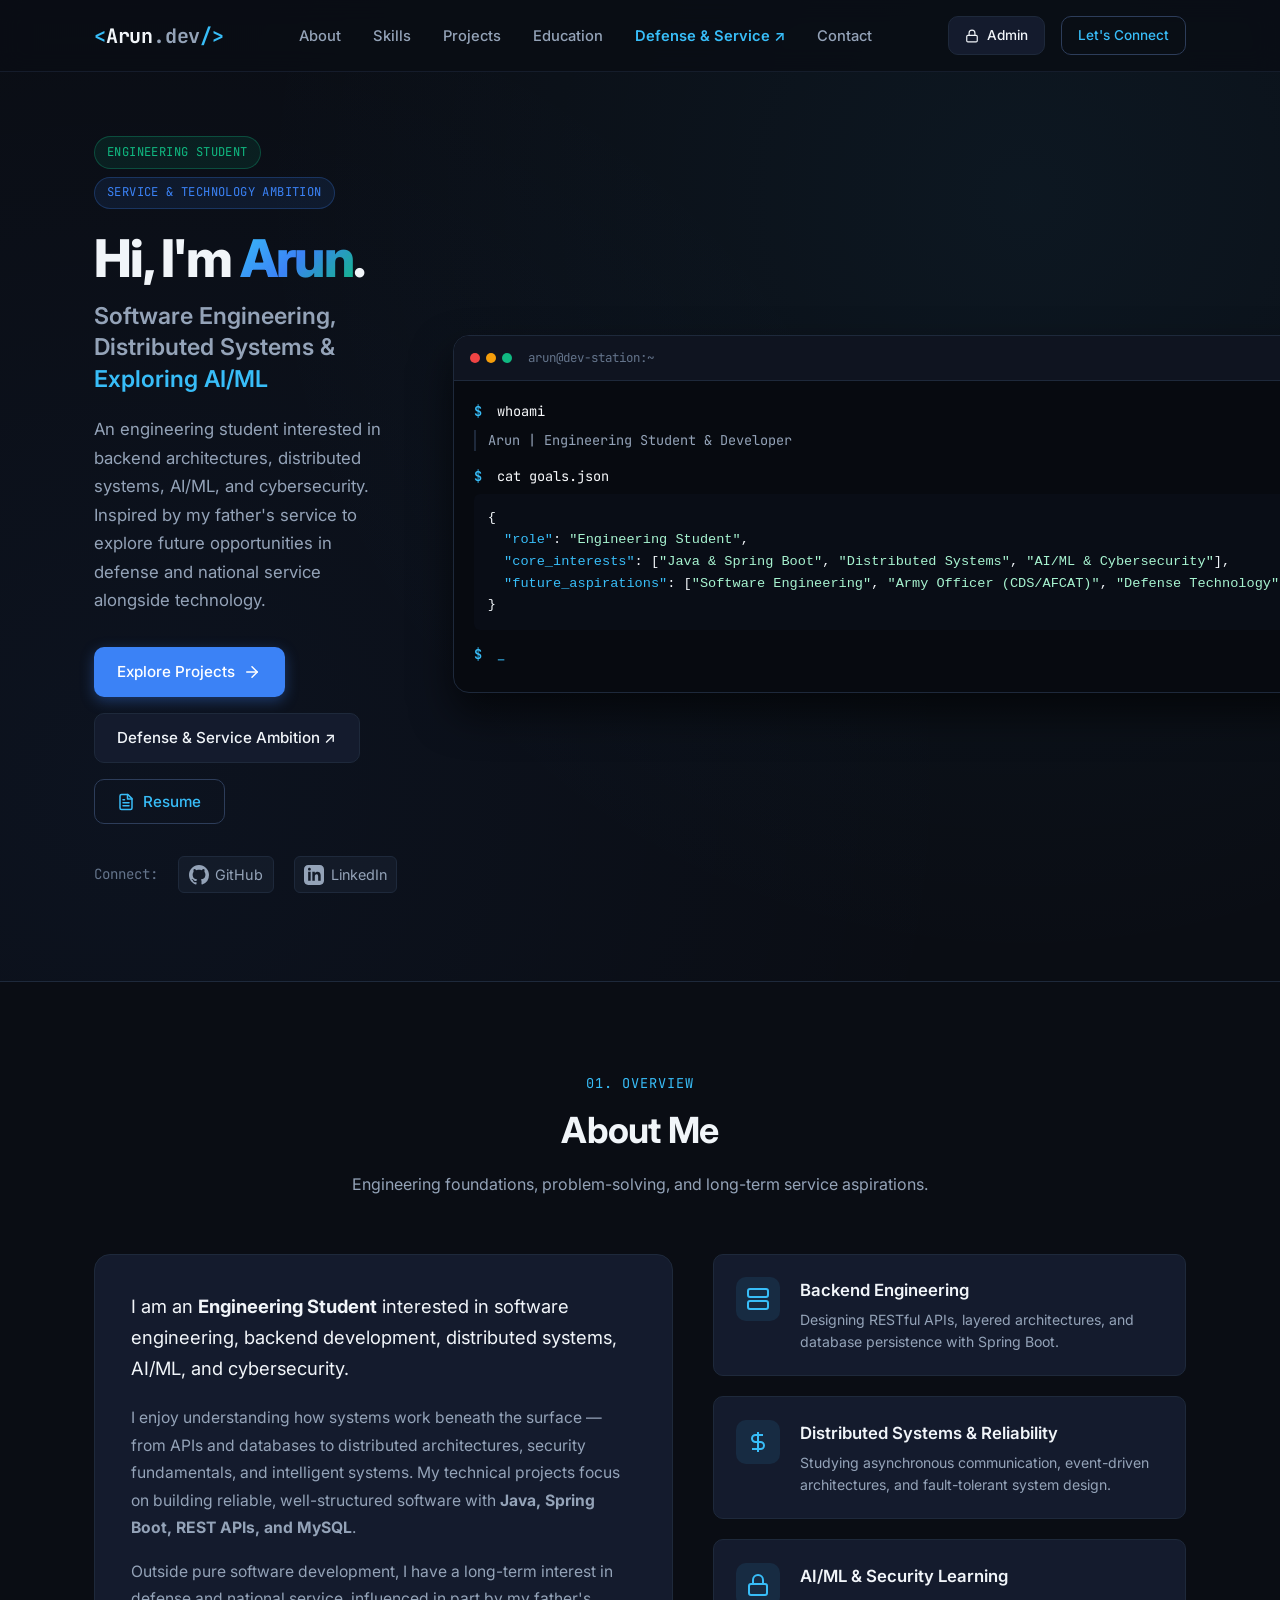
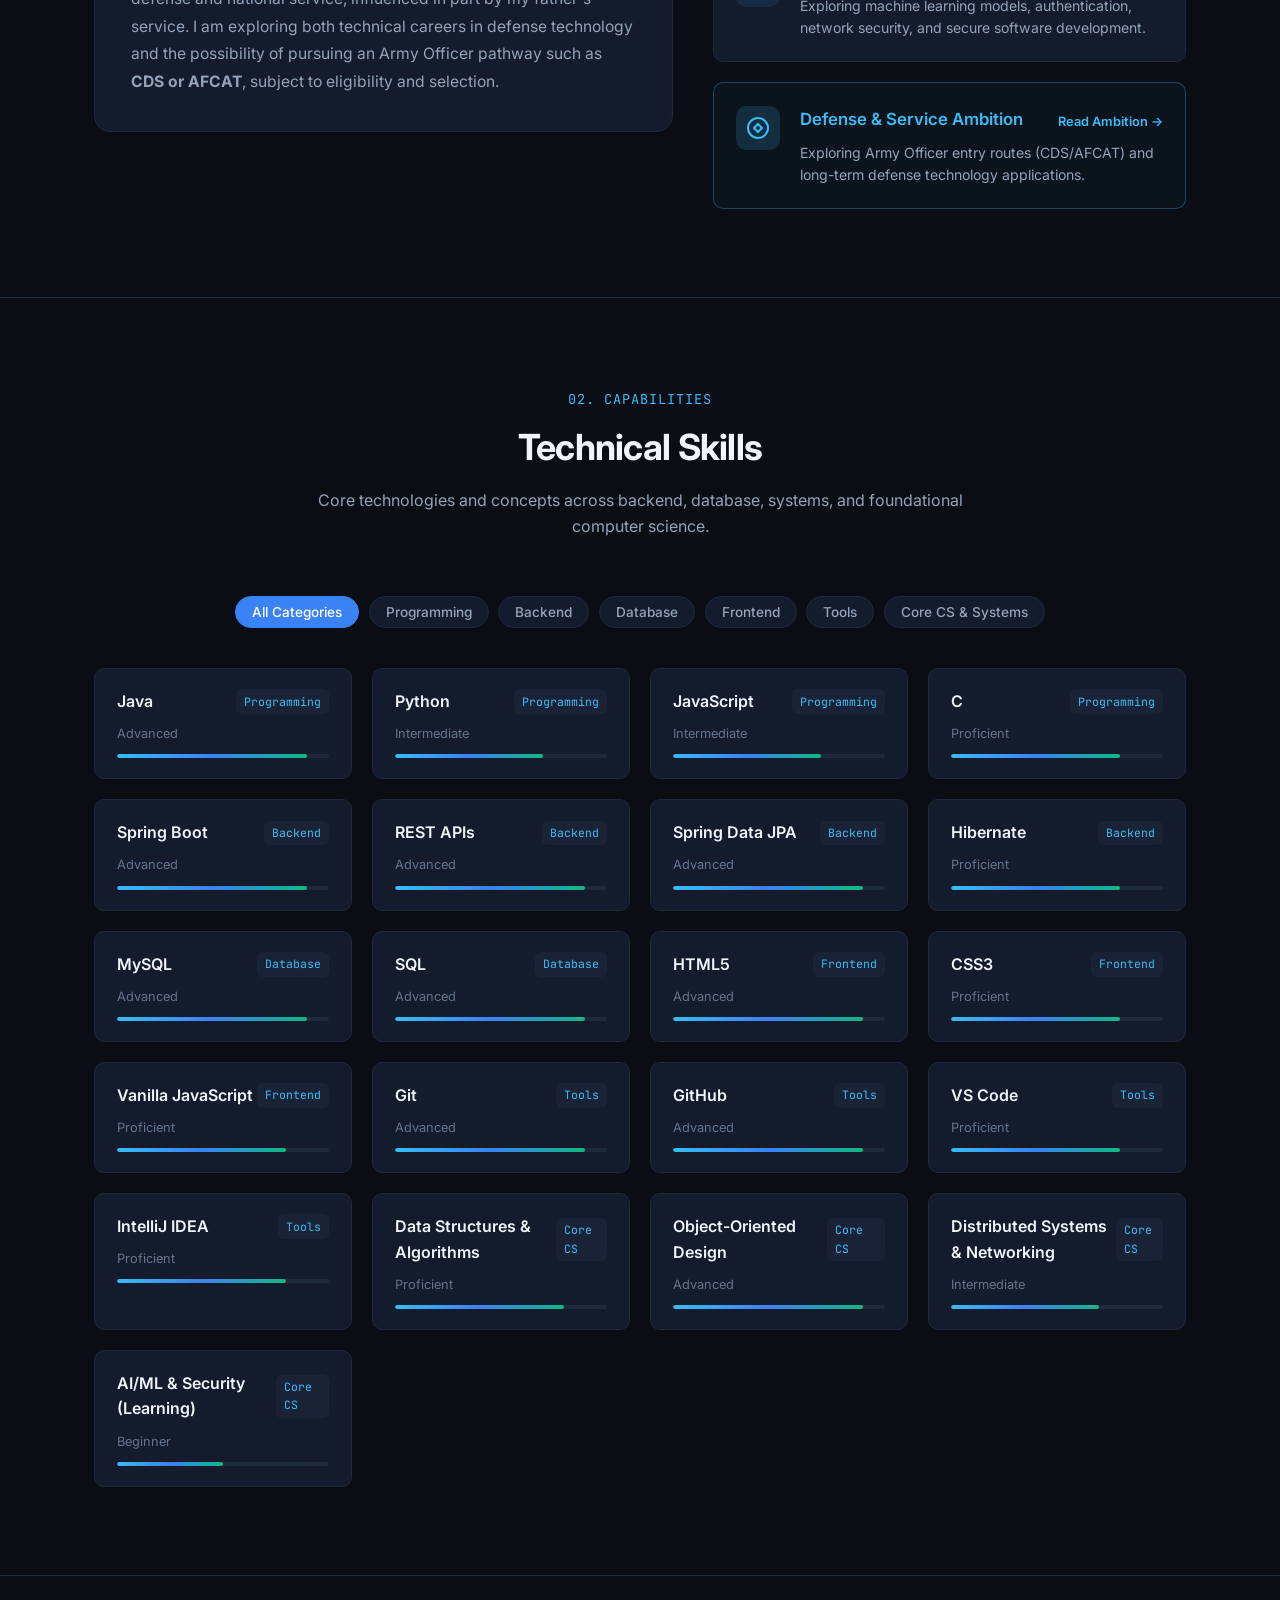
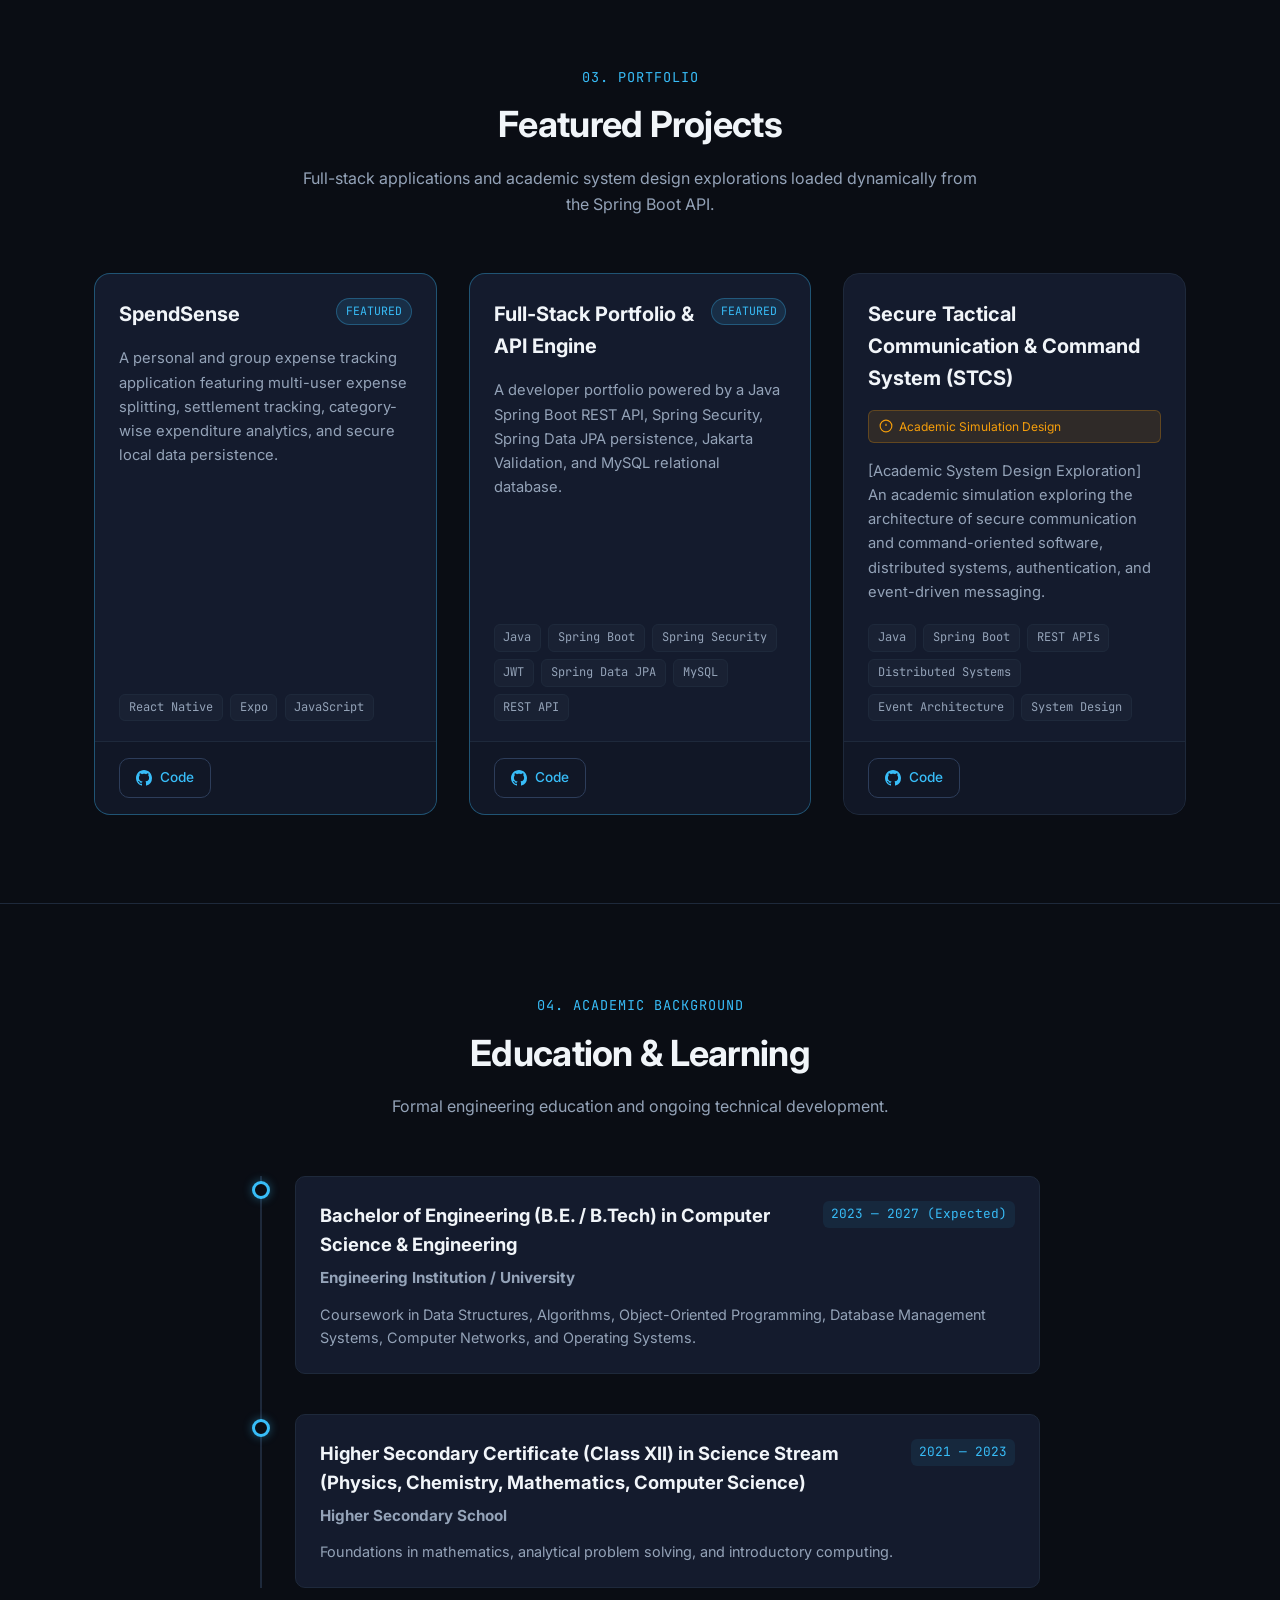
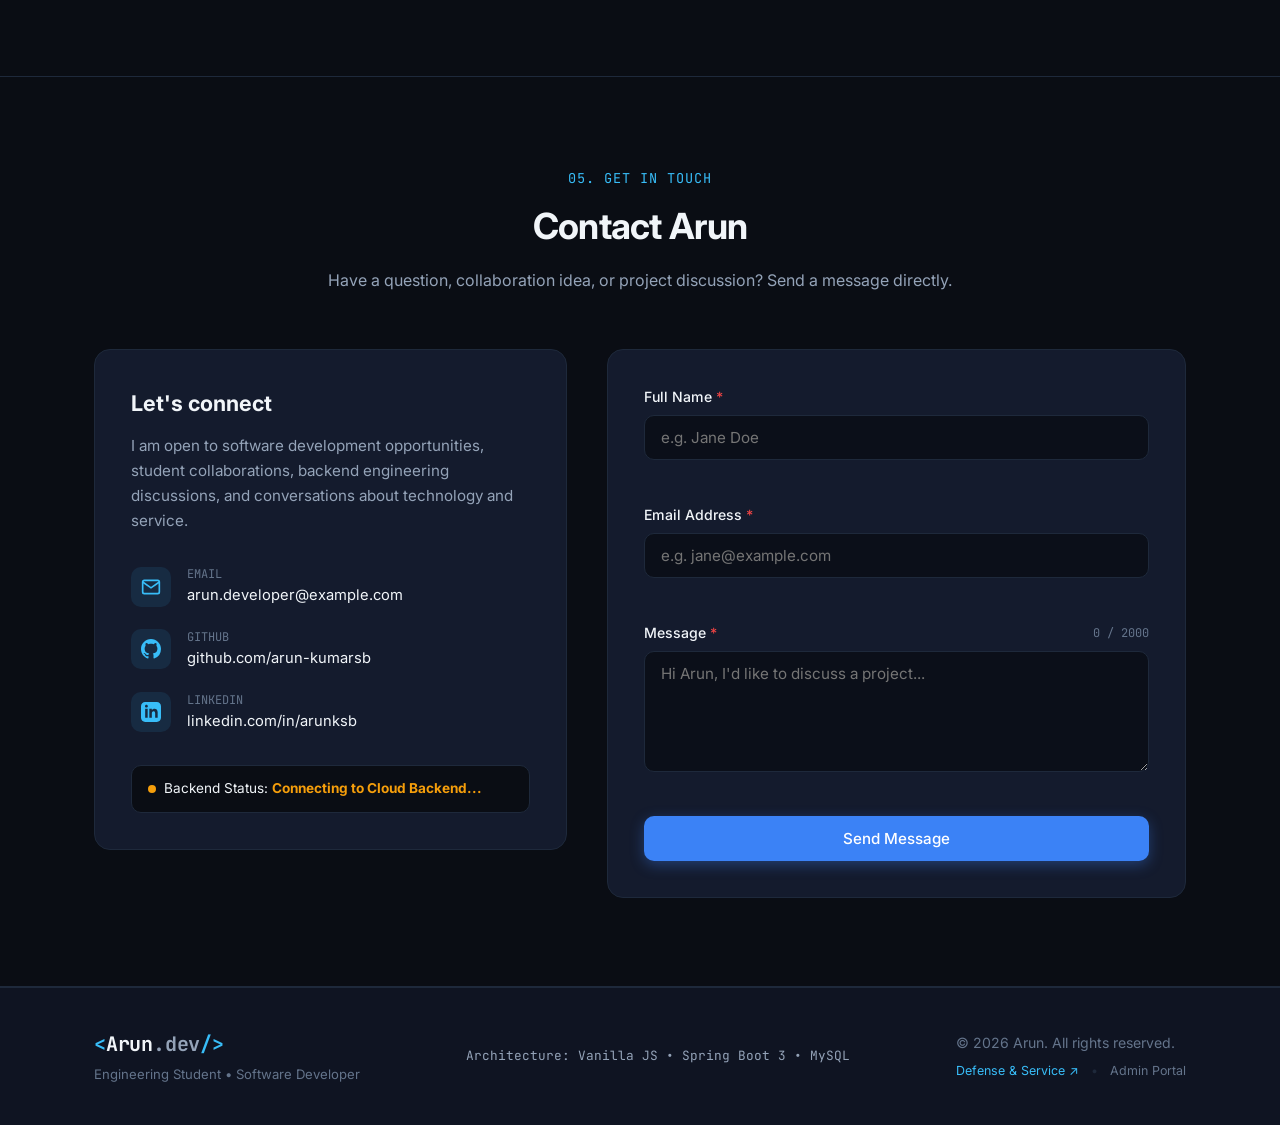
==== commit 5c8fb9d2: "Redesign Defense & Service ambition page and portfolio touchpoints with authentic, mature narrative" ====
--- a/frontend/index.html
+++ b/frontend/index.html
@@ -3,9 +3,9 @@
 <head>
     <meta charset="UTF-8">
     <meta name="viewport" content="width=device-width, initial-scale=1.0, maximum-scale=5.0, viewport-fit=cover">
-    <meta name="description" content="Arun - Engineering Student & Backend Software Developer. Full-stack portfolio featuring Java Spring Boot, MySQL, REST APIs, and High-Reliability Systems.">
+    <meta name="description" content="Arun - Engineering Student interested in software engineering, backend systems, distributed architectures, AI/ML, and cybersecurity, with long-term aspirations in defense & service.">
     <meta name="theme-color" content="#0d1117">
-    <title>Arun | Backend Software Developer & Engineering Student</title>
+    <title>Arun | Engineering Student &amp; Software Developer</title>
     
     <!-- Fonts -->
     <link rel="preconnect" href="https://fonts.googleapis.com">
@@ -30,7 +30,7 @@
                     <li class="nav-item"><a href="#skills" class="nav-link">Skills</a></li>
                     <li class="nav-item"><a href="#projects" class="nav-link">Projects</a></li>
                     <li class="nav-item"><a href="#education" class="nav-link">Education</a></li>
-                    <li class="nav-item"><a href="defense-ambition.html" class="nav-link" style="color: var(--accent-primary); font-weight: 600;">Defense Vision ↗</a></li>
+                    <li class="nav-item"><a href="defense-ambition.html" class="nav-link" style="color: var(--accent-primary); font-weight: 600;">Defense &amp; Service ↗</a></li>
                     <li class="nav-item"><a href="#contact" class="nav-link">Contact</a></li>
                 </ul>
                 <div class="nav-cta-mobile">
@@ -59,17 +59,17 @@
             <div class="container hero-container">
                 <div class="hero-content">
                     <div style="display: flex; flex-wrap: wrap; gap: 0.5rem; margin-bottom: 1.25rem;">
-                        <span class="badge-sikhli">⚔ SIKH LI Lineage (30 Yrs)</span>
-                        <span class="badge-tactical">Armed Forces &amp; Defense Aspirant</span>
+                        <span class="badge-tactical">Engineering Student</span>
+                        <span class="badge-tactical" style="background: rgba(59, 130, 246, 0.1); border-color: rgba(59, 130, 246, 0.25); color: var(--accent-secondary);">Service &amp; Technology Ambition</span>
                     </div>
                     <h1 class="hero-title">
                         Hi, I'm <span class="text-gradient">Arun</span>.
                     </h1>
                     <h2 class="hero-subtitle">
-                        Building Scalable Backend Systems &amp; <span class="text-highlight">Mission-Critical Architectures</span>
+                        Software Engineering, Distributed Systems &amp; <span class="text-highlight">Exploring AI/ML</span>
                     </h2>
                     <p class="hero-description">
-                        An engineering student and proud Army Brat (father served 30 years in <strong>SIKH LI</strong>), passionate about designing robust backend architectures, distributed systems, and contributing to strategic defense technology (<strong>DRDO, HAL, &amp; IISc projects</strong>).
+                        An engineering student interested in backend architectures, distributed systems, AI/ML, and cybersecurity. Inspired by my father's service to explore future opportunities in defense and national service alongside technology.
                     </p>
                     
                     <div class="hero-cta-group">
@@ -78,7 +78,7 @@
                             <svg class="btn-icon" width="18" height="18" viewBox="0 0 24 24" fill="none" stroke="currentColor" stroke-width="2" stroke-linecap="round" stroke-linejoin="round"><path d="M5 12h14"></path><path d="m12 5 7 7-7 7"></path></svg>
                         </a>
                         <a href="defense-ambition.html" class="btn btn-secondary">
-                            <span>⚔ Defense Vision &amp; Heritage</span>
+                            <span>Defense &amp; Service Ambition ↗</span>
                         </a>
                         <button type="button" class="btn btn-outline" id="resume-btn">
                             <svg class="btn-icon" width="18" height="18" viewBox="0 0 24 24" fill="none" stroke="currentColor" stroke-width="2" stroke-linecap="round" stroke-linejoin="round"><path d="M14.5 2H6a2 2 0 0 0-2 2v16a2 2 0 0 0 2 2h12a2 2 0 0 0 2-2V7.5L14.5 2z"></path><polyline points="14 2 14 8 20 8"></polyline><line x1="16" y1="13" x2="8" y2="13"></line><line x1="16" y1="17" x2="8" y2="17"></line><line x1="10" y1="9" x2="8" y2="9"></line></svg>
@@ -111,15 +111,13 @@
                         </div>
                         <div class="terminal-body">
                             <div class="terminal-line"><span class="t-prompt">$</span> <span class="t-command">whoami</span></div>
-                            <div class="terminal-output">Arun | Backend &amp; High-Reliability Systems Engineer</div>
+                            <div class="terminal-output">Arun | Engineering Student &amp; Developer</div>
                             
-                            <div class="terminal-line"><span class="t-prompt">$</span> <span class="t-command">cat vision.json</span></div>
+                            <div class="terminal-line"><span class="t-prompt">$</span> <span class="t-command">cat goals.json</span></div>
                             <pre class="terminal-code"><code>{
-  <span class="json-key">"heritage"</span>: <span class="json-str">"Army Brat (Father: 30 Yrs SIKH LI)"</span>,
-  <span class="json-key">"backend"</span>: [<span class="json-str">"Java"</span>, <span class="json-str">"Spring Boot"</span>, <span class="json-str">"JPA/Hibernate"</span>],
-  <span class="json-key">"database"</span>: [<span class="json-str">"MySQL"</span>, <span class="json-str">"SQL"</span>],
-  <span class="json-key">"systems"</span>: [<span class="json-str">"Distributed Systems"</span>, <span class="json-str">"Event Messaging"</span>],
-  <span class="json-key">"target_domains"</span>: <span class="json-str">"Indian Army / DRDO / HAL / IISc Projects"</span>
+  <span class="json-key">"role"</span>: <span class="json-str">"Engineering Student"</span>,
+  <span class="json-key">"core_interests"</span>: [<span class="json-str">"Java &amp; Spring Boot"</span>, <span class="json-str">"Distributed Systems"</span>, <span class="json-str">"AI/ML &amp; Cybersecurity"</span>],
+  <span class="json-key">"future_aspirations"</span>: [<span class="json-str">"Software Engineering"</span>, <span class="json-str">"Army Officer (CDS/AFCAT)"</span>, <span class="json-str">"Defense Technology"</span>]
 }</code></pre>
                             <div class="terminal-line terminal-cursor-line"><span class="t-prompt">$</span> <span class="t-cursor">_</span></div>
                         </div>
@@ -133,25 +131,21 @@
             <div class="container">
                 <div class="section-header">
                     <span class="section-tag">01. Overview</span>
-                    <h2 class="section-title">About Arun</h2>
-                    <p class="section-subtitle">Army heritage, software craftsmanship, and a commitment to high-reliability engineering.</p>
+                    <h2 class="section-title">About Me</h2>
+                    <p class="section-subtitle">Engineering foundations, problem-solving, and long-term service aspirations.</p>
                 </div>
 
                 <div class="about-grid">
                     <div class="about-text-column">
-                        <div class="about-card card-defense-highlight">
-                            <div style="display: flex; gap: 0.5rem; margin-bottom: 0.75rem;">
-                                <span class="badge-sikhli">⚔ SIKH LI Heritage</span>
-                                <span class="badge-tactical">Discipline &bull; Focus</span>
-                            </div>
+                        <div class="about-card">
                             <p class="about-lead">
-                                I am an <strong>Engineering Student and proud Army Brat</strong> whose father served <strong>30 distinguished years in the SIKH LI (Sikh Light Infantry)</strong>.
+                                I am an <strong>Engineering Student</strong> interested in software engineering, backend development, distributed systems, AI/ML, and cybersecurity.
                             </p>
                             <p class="about-body">
-                                Growing up in military cantonments shaped my core values: uncompromising discipline, resilience, mission focus, and a deep-rooted drive to serve the nation.
+                                I enjoy understanding how systems work beneath the surface — from APIs and databases to distributed architectures, security fundamentals, and intelligent systems. My technical projects focus on building reliable, well-structured software with <strong>Java, Spring Boot, REST APIs, and MySQL</strong>.
                             </p>
                             <p class="about-body">
-                                Technically, my focus lies in building reliable, scalable backend applications with <strong>Java, Spring Boot, REST APIs, and MySQL</strong>. My long-term aspiration is to channel these engineering capabilities toward national defense — whether through a <strong>Technical Officer commissioning in the Armed Forces</strong> or engineering mission-critical software for strategic defense organizations like <strong>DRDO, HAL, and IISc defense projects</strong>.
+                                Outside pure software development, I have a long-term interest in defense and national service, influenced in part by my father's service. I am exploring both technical careers in defense technology and the possibility of pursuing an Army Officer pathway such as <strong>CDS or AFCAT</strong>, subject to eligibility and selection.
                             </p>
                         </div>
                     </div>
@@ -163,7 +157,7 @@
                             </div>
                             <div class="feature-info">
                                 <h3>Backend Engineering</h3>
-                                <p>Designing RESTful APIs, layered architectures (Controller-Service-Repository), and secure data persistence with Spring Boot.</p>
+                                <p>Designing RESTful APIs, layered architectures, and database persistence with Spring Boot.</p>
                             </div>
                         </div>
 
@@ -172,21 +166,31 @@
                                 <svg width="24" height="24" viewBox="0 0 24 24" fill="none" stroke="currentColor" stroke-width="2"><path d="M12 2v20M17 5H9.5a3.5 3.5 0 0 0 0 7h5a3.5 3.5 0 0 1 0 7H6"></path></svg>
                             </div>
                             <div class="feature-info">
-                                <h3>Distributed &amp; Resilient Systems</h3>
-                                <p>Studying event architectures, fault tolerance, telemetry propagation, and asynchronous messaging protocols.</p>
-                            </div>
-                        </div>
-
-                        <div class="feature-card" style="border-color: rgba(245, 158, 11, 0.4); background: rgba(245, 158, 11, 0.05);">
-                            <div class="feature-icon" style="background: rgba(245, 158, 11, 0.15); color: var(--tactical-gold);">
-                                <svg width="24" height="24" viewBox="0 0 24 24" fill="none" stroke="currentColor" stroke-width="2"><polygon points="12 2 2 7 12 12 22 7 12 22 7 12"></polygon><polyline points="2 17 12 22 22 17"></polyline><polyline points="2 12 12 17 22 12"></polyline></svg>
+                                <h3>Distributed Systems &amp; Reliability</h3>
+                                <p>Studying asynchronous communication, event-driven architectures, and fault-tolerant system design.</p>
+                            </div>
+                        </div>
+
+                        <div class="feature-card">
+                            <div class="feature-icon">
+                                <svg width="24" height="24" viewBox="0 0 24 24" fill="none" stroke="currentColor" stroke-width="2"><rect x="3" y="11" width="18" height="11" rx="2" ry="2"></rect><path d="M7 11V7a5 5 0 0 1 10 0v4"></path></svg>
+                            </div>
+                            <div class="feature-info">
+                                <h3>AI/ML &amp; Security Learning</h3>
+                                <p>Exploring machine learning models, authentication, network security, and secure software development.</p>
+                            </div>
+                        </div>
+
+                        <div class="feature-card" style="border-color: rgba(56, 189, 248, 0.3); background: rgba(56, 189, 248, 0.04);">
+                            <div class="feature-icon" style="background: rgba(56, 189, 248, 0.15); color: var(--accent-primary);">
+                                <svg width="24" height="24" viewBox="0 0 24 24" fill="none" stroke="currentColor" stroke-width="2"><circle cx="12" cy="12" r="10"></circle><polygon points="12 8 8 12 12 16 16 12 12 8"></polygon></svg>
                             </div>
                             <div class="feature-info">
                                 <div style="display: flex; justify-content: space-between; align-items: center; margin-bottom: 0.25rem;">
-                                    <h3 style="color: var(--tactical-gold);">Defense &amp; Strategic Vision</h3>
-                                    <a href="defense-ambition.html" style="font-size: 0.8rem; color: var(--tactical-gold); font-weight: 600;">Read Vision &rarr;</a>
+                                    <h3 style="color: var(--accent-primary);">Defense &amp; Service Ambition</h3>
+                                    <a href="defense-ambition.html" style="font-size: 0.8rem; color: var(--accent-primary); font-weight: 600;">Read Ambition &rarr;</a>
                                 </div>
-                                <p>Long-term aspiration: Armed Forces Technical Officer commissioning and contributing to DRDO, HAL, and IISc defense technology.</p>
+                                <p>Exploring Army Officer entry routes (CDS/AFCAT) and long-term defense technology applications.</p>
                             </div>
                         </div>
                     </div>
@@ -200,7 +204,7 @@
                 <div class="section-header">
                     <span class="section-tag">02. Capabilities</span>
                     <h2 class="section-title">Technical Skills</h2>
-                    <p class="section-subtitle">Core technologies and tools utilized across backend, data, and system architectures.</p>
+                    <p class="section-subtitle">Core technologies and concepts across backend, database, systems, and foundational computer science.</p>
                 </div>
 
                 <!-- Category Filters -->
@@ -211,7 +215,7 @@
                     <button class="filter-btn" data-category="Database">Database</button>
                     <button class="filter-btn" data-category="Frontend">Frontend</button>
                     <button class="filter-btn" data-category="Tools">Tools</button>
-                    <button class="filter-btn" data-category="Core CS">Core CS</button>
+                    <button class="filter-btn" data-category="Core CS">Core CS &amp; Systems</button>
                 </div>
 
                 <!-- Dynamic Skills Container -->
@@ -230,7 +234,7 @@
                 <div class="section-header">
                     <span class="section-tag">03. Portfolio</span>
                     <h2 class="section-title">Featured Projects</h2>
-                    <p class="section-subtitle">Real-world applications and academic system architectures loaded dynamically from the Spring Boot API.</p>
+                    <p class="section-subtitle">Full-stack applications and academic system design explorations loaded dynamically from the Spring Boot API.</p>
                 </div>
 
                 <!-- Dynamic Projects Container -->
@@ -249,7 +253,7 @@
                 <div class="section-header">
                     <span class="section-tag">04. Academic Background</span>
                     <h2 class="section-title">Education &amp; Learning</h2>
-                    <p class="section-subtitle">Formal engineering education and continuous technical progression.</p>
+                    <p class="section-subtitle">Formal engineering education and ongoing technical development.</p>
                 </div>
 
                 <div class="education-timeline" id="education-container">
@@ -273,8 +277,8 @@
                 <div class="contact-layout">
                     <div class="contact-info-panel">
                         <div class="contact-info-card">
-                            <h3>Let's build something together</h3>
-                            <p>I am open to software development opportunities, backend engineering roles, and defense systems engineering collaborations.</p>
+                            <h3>Let's connect</h3>
+                            <p>I am open to software development opportunities, student collaborations, backend engineering discussions, and conversations about technology and service.</p>
                             
                             <div class="contact-details">
                                 <div class="contact-item">
@@ -283,7 +287,7 @@
                                     </div>
                                     <div class="contact-meta">
                                         <span class="meta-label">Email</span>
-                                        <span class="meta-value">TODO: arun.developer@example.com</span>
+                                        <span class="meta-value">arun.developer@example.com</span>
                                     </div>
                                 </div>
 
@@ -293,7 +297,7 @@
                                     </div>
                                     <div class="contact-meta">
                                         <span class="meta-label">GitHub</span>
-                                        <a href="https://github.com/arun-kumarsb" target="_blank" rel="noopener noreferrer" class="meta-link">github.com/TODO-arun</a>
+                                        <a href="https://github.com/arun-kumarsb" target="_blank" rel="noopener noreferrer" class="meta-link">github.com/arun-kumarsb</a>
                                     </div>
                                 </div>
 
@@ -303,7 +307,7 @@
                                     </div>
                                     <div class="contact-meta">
                                         <span class="meta-label">LinkedIn</span>
-                                        <a href="https://linkedin.com/in/arunksb" target="_blank" rel="noopener noreferrer" class="meta-link">linkedin.com/in/TODO-arun</a>
+                                        <a href="https://linkedin.com/in/arunksb/" target="_blank" rel="noopener noreferrer" class="meta-link">linkedin.com/in/arunksb</a>
                                     </div>
                                 </div>
                             </div>
@@ -358,7 +362,7 @@
                 <a href="#hero" class="brand-logo footer-logo">
                     <span class="logo-bracket">&lt;</span>Arun<span class="logo-accent">.dev</span><span class="logo-bracket">/&gt;</span>
                 </a>
-                <p class="footer-desc">Engineering Student &bull; Full-Stack &amp; Backend Developer</p>
+                <p class="footer-desc">Engineering Student &bull; Software Developer</p>
             </div>
             
             <div class="footer-tech">
@@ -368,7 +372,7 @@
             <div class="footer-right">
                 <p>&copy; <span id="current-year">2026</span> Arun. All rights reserved.</p>
                 <div style="display: flex; gap: 0.75rem; justify-content: flex-end; margin-top: 0.35rem;">
-                    <a href="defense-ambition.html" style="font-size: 0.78rem; color: var(--accent-primary);">Defense Vision ↗</a>
+                    <a href="defense-ambition.html" style="font-size: 0.78rem; color: var(--accent-primary);">Defense &amp; Service ↗</a>
                     <span style="color: var(--border-subtle); font-size: 0.78rem;">&bull;</span>
                     <a href="admin.html" style="font-size: 0.78rem; color: var(--text-muted);">Admin Portal</a>
                 </div>
@@ -382,19 +386,19 @@
             <div style="display: flex; justify-content: space-between; align-items: flex-start; border-bottom: 1px solid var(--border-subtle); padding-bottom: 1rem; margin-bottom: 1.5rem;">
                 <div>
                     <h2 style="font-size: 1.5rem; color: var(--text-primary); margin-bottom: 0.25rem;">Arun | Resume Summary</h2>
-                    <p style="font-size: 0.88rem; color: var(--accent-primary); font-family: var(--font-mono);">Backend Software Developer &bull; Systems Engineering Aspirant</p>
+                    <p style="font-size: 0.88rem; color: var(--accent-primary); font-family: var(--font-mono);">Engineering Student &bull; Software Developer</p>
                 </div>
                 <button type="button" id="close-resume-modal" style="background: transparent; border: none; color: var(--text-muted); font-size: 1.75rem; cursor: pointer; line-height: 1;">&times;</button>
             </div>
 
             <div style="color: var(--text-secondary); font-size: 0.92rem; line-height: 1.6; display: flex; flex-direction: column; gap: 1.25rem;">
                 <div>
-                    <h3 style="color: var(--text-primary); font-size: 1.05rem; margin-bottom: 0.4rem; border-left: 3px solid var(--accent-primary); padding-left: 0.5rem;">Professional Summary &amp; Vision</h3>
-                    <p>Engineering student focused on high-reliability backend systems, distributed architectures, and robust REST APIs. Aspiring to build mission-critical technology for defense, national security, and high-performance computing.</p>
+                    <h3 style="color: var(--text-primary); font-size: 1.05rem; margin-bottom: 0.4rem; border-left: 3px solid var(--accent-primary); padding-left: 0.5rem;">Summary &amp; Career Aspirations</h3>
+                    <p>Engineering student developing foundations in software engineering, backend systems, distributed architectures, AI/ML, and cybersecurity. Long-term aspirations include software engineering, defense technology, and exploring Armed Forces officer entry routes such as CDS or AFCAT.</p>
                 </div>
 
                 <div>
-                    <h3 style="color: var(--text-primary); font-size: 1.05rem; margin-bottom: 0.4rem; border-left: 3px solid var(--accent-primary); padding-left: 0.5rem;">Core Technical Skills</h3>
+                    <h3 style="color: var(--text-primary); font-size: 1.05rem; margin-bottom: 0.4rem; border-left: 3px solid var(--accent-primary); padding-left: 0.5rem;">Core Technical Foundations</h3>
                     <div style="display: flex; flex-wrap: wrap; gap: 0.4rem; margin-top: 0.5rem;">
                         <span class="project-tag">Java</span>
                         <span class="project-tag">Spring Boot</span>
@@ -402,8 +406,9 @@
                         <span class="project-tag">MySQL</span>
                         <span class="project-tag">REST APIs</span>
                         <span class="project-tag">Distributed Systems</span>
+                        <span class="project-tag">AI/ML Fundamentals</span>
+                        <span class="project-tag">Cybersecurity Concepts</span>
                         <span class="project-tag">Data Structures &amp; Algorithms</span>
-                        <span class="project-tag">JavaScript / HTML / CSS</span>
                         <span class="project-tag">Git / Docker</span>
                     </div>
                 </div>
@@ -413,7 +418,7 @@
                     <ul style="padding-left: 1.25rem; list-style: disc; display: flex; flex-direction: column; gap: 0.4rem;">
                         <li><strong>SpendSense</strong>: Multi-user expense splitting and financial analytics application.</li>
                         <li><strong>Full-Stack Portfolio API Engine</strong>: Monolithic Spring Boot 3 REST API with Spring Security &amp; MySQL.</li>
-                        <li><strong>STCS Simulation</strong>: Secure tactical communication and distributed event architecture.</li>
+                        <li><strong>STCS Simulation</strong>: Academic simulation exploring secure distributed communication and command software architecture.</li>
                     </ul>
                 </div>
 
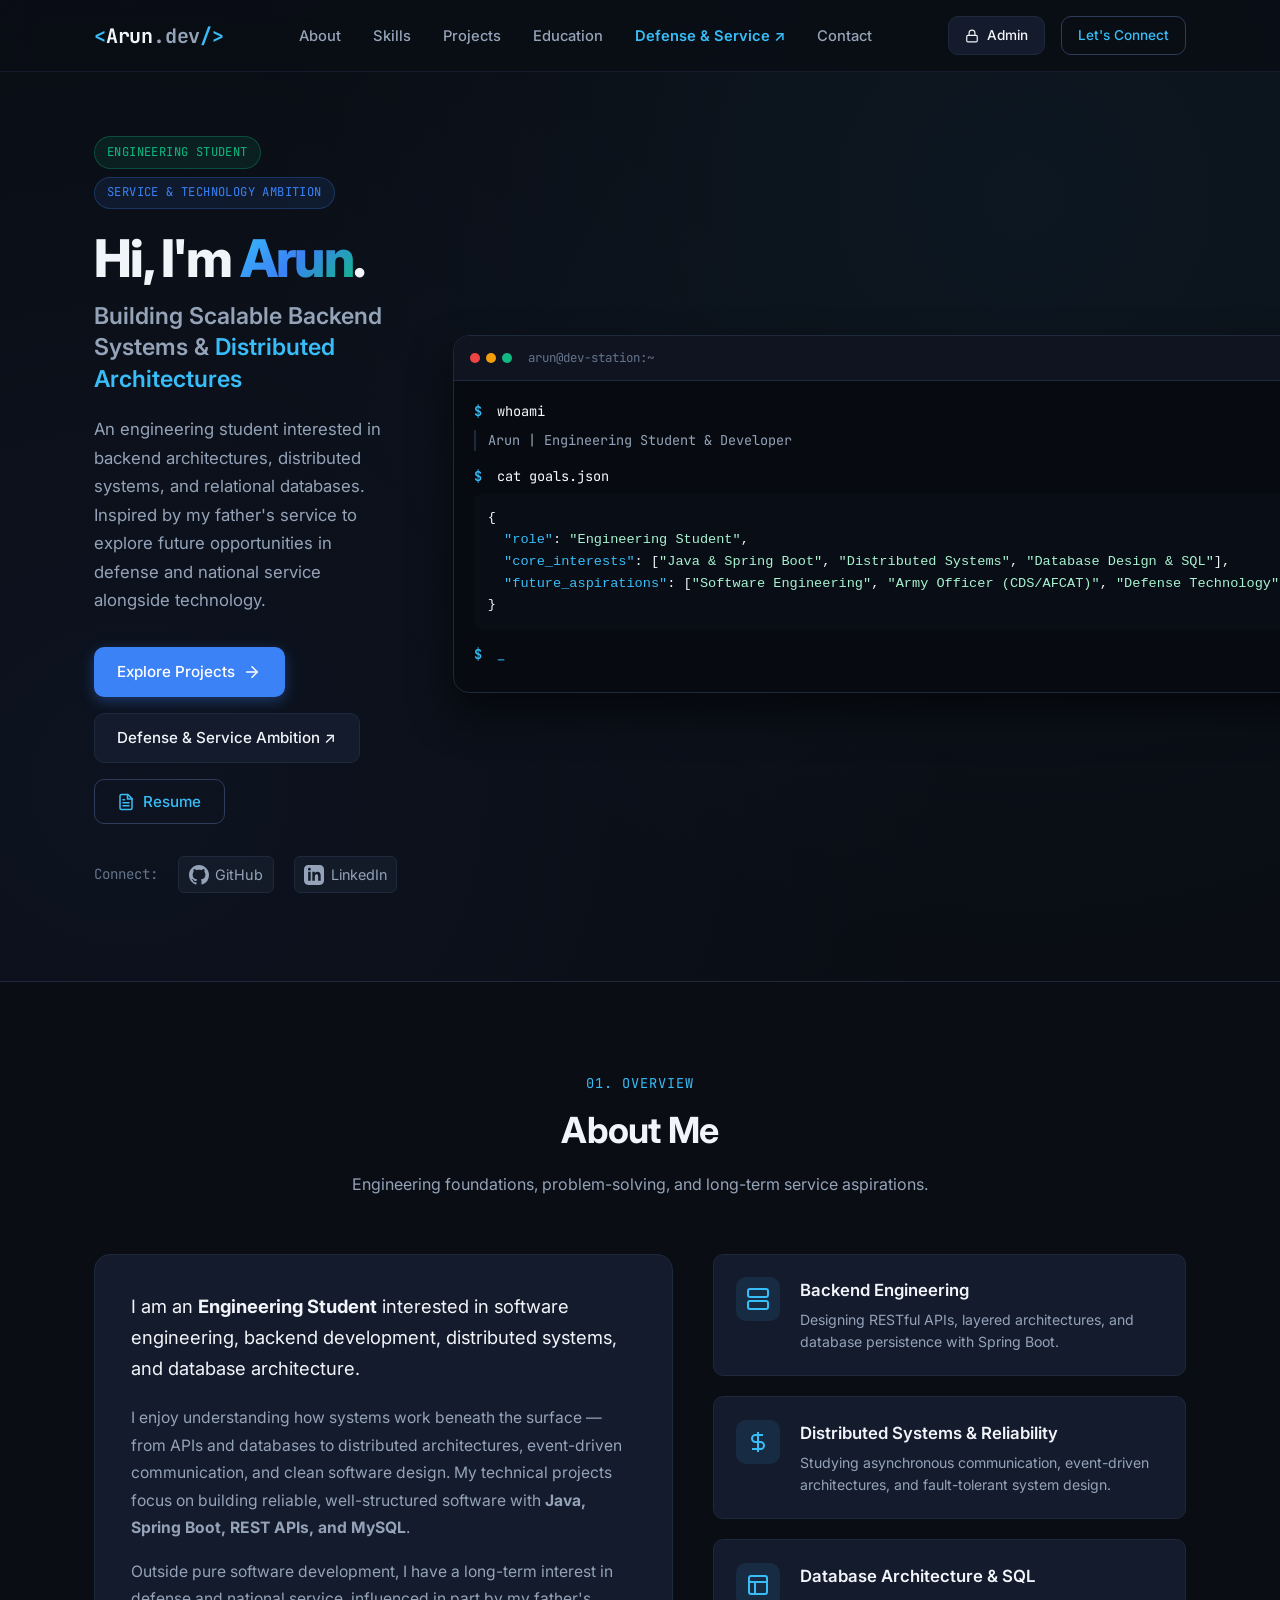
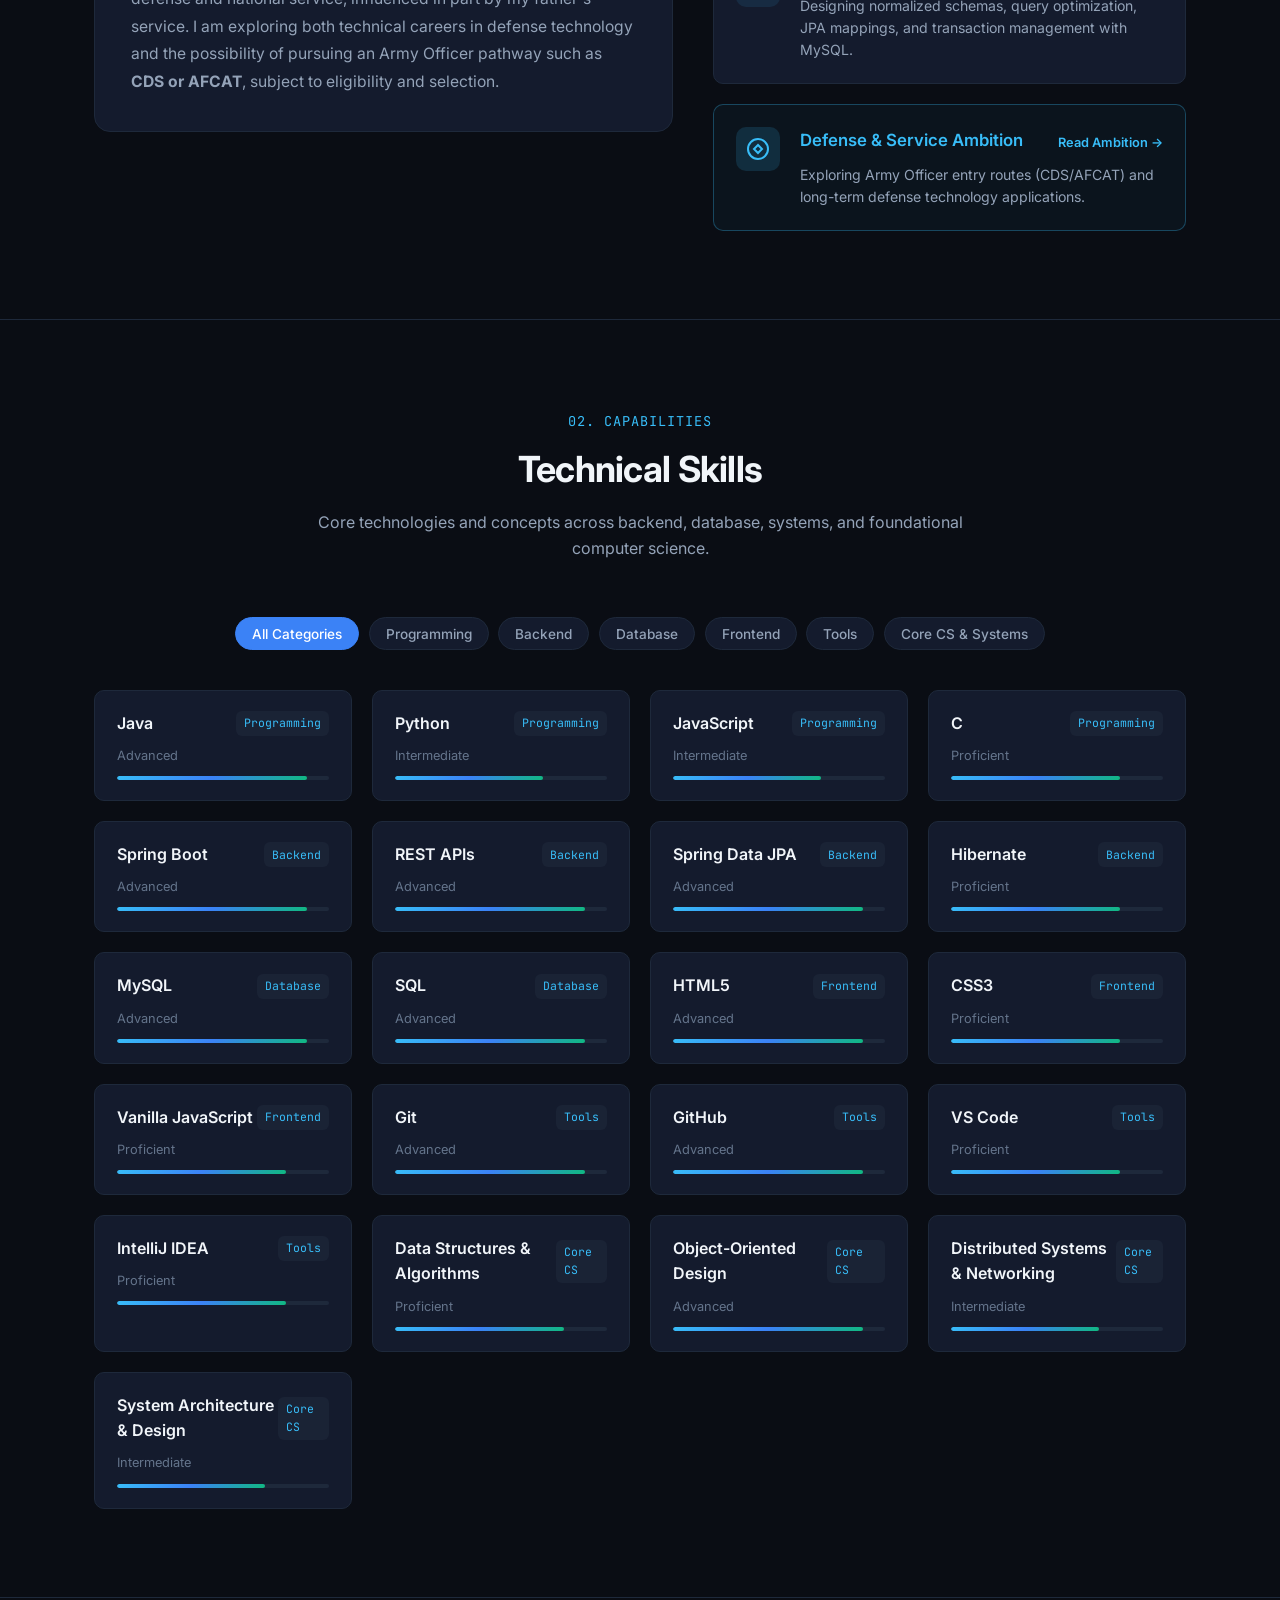
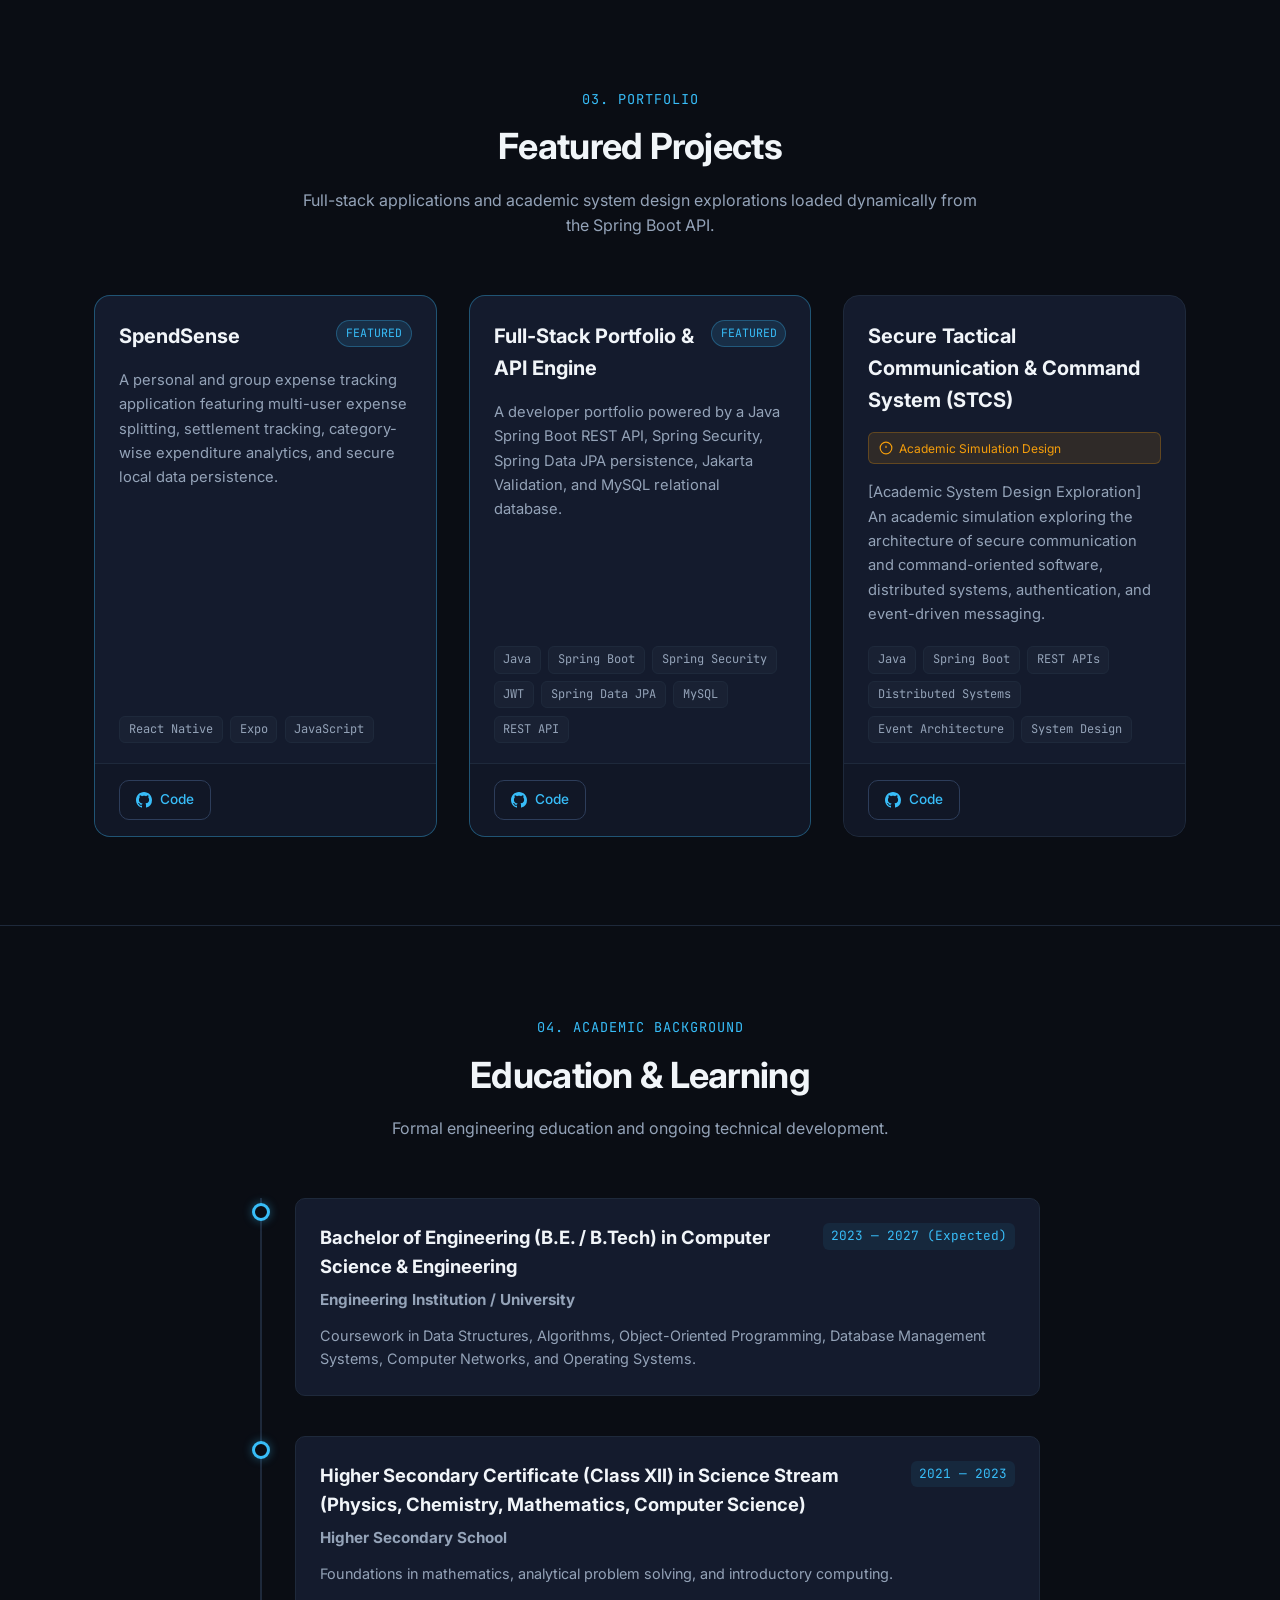
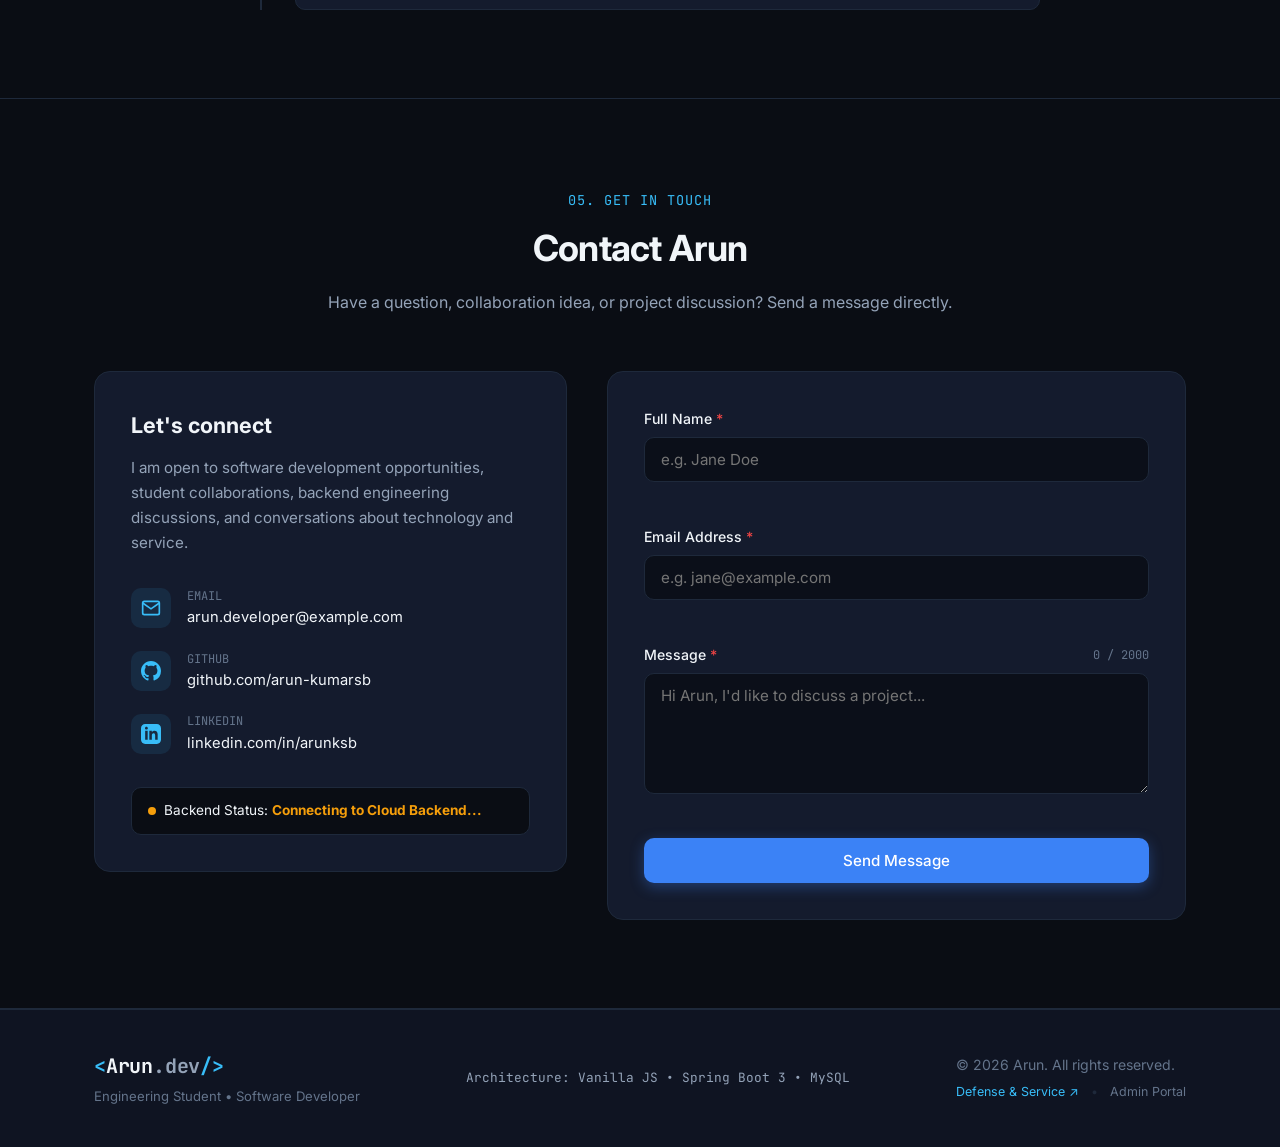
==== commit 01f319d1: "Remove AI/ML and Cybersecurity from general portfolio while preserving academic exploration on Defen" ====
--- a/frontend/index.html
+++ b/frontend/index.html
@@ -3,7 +3,7 @@
 <head>
     <meta charset="UTF-8">
     <meta name="viewport" content="width=device-width, initial-scale=1.0, maximum-scale=5.0, viewport-fit=cover">
-    <meta name="description" content="Arun - Engineering Student interested in software engineering, backend systems, distributed architectures, AI/ML, and cybersecurity, with long-term aspirations in defense & service.">
+    <meta name="description" content="Arun - Engineering Student interested in software engineering, backend systems, distributed architectures, and relational databases, with long-term aspirations in defense & service.">
     <meta name="theme-color" content="#0d1117">
     <title>Arun | Engineering Student &amp; Software Developer</title>
     
@@ -66,10 +66,10 @@
                         Hi, I'm <span class="text-gradient">Arun</span>.
                     </h1>
                     <h2 class="hero-subtitle">
-                        Software Engineering, Distributed Systems &amp; <span class="text-highlight">Exploring AI/ML</span>
+                        Building Scalable Backend Systems &amp; <span class="text-highlight">Distributed Architectures</span>
                     </h2>
                     <p class="hero-description">
-                        An engineering student interested in backend architectures, distributed systems, AI/ML, and cybersecurity. Inspired by my father's service to explore future opportunities in defense and national service alongside technology.
+                        An engineering student interested in backend architectures, distributed systems, and relational databases. Inspired by my father's service to explore future opportunities in defense and national service alongside technology.
                     </p>
                     
                     <div class="hero-cta-group">
@@ -116,7 +116,7 @@
                             <div class="terminal-line"><span class="t-prompt">$</span> <span class="t-command">cat goals.json</span></div>
                             <pre class="terminal-code"><code>{
   <span class="json-key">"role"</span>: <span class="json-str">"Engineering Student"</span>,
-  <span class="json-key">"core_interests"</span>: [<span class="json-str">"Java &amp; Spring Boot"</span>, <span class="json-str">"Distributed Systems"</span>, <span class="json-str">"AI/ML &amp; Cybersecurity"</span>],
+  <span class="json-key">"core_interests"</span>: [<span class="json-str">"Java &amp; Spring Boot"</span>, <span class="json-str">"Distributed Systems"</span>, <span class="json-str">"Database Design &amp; SQL"</span>],
   <span class="json-key">"future_aspirations"</span>: [<span class="json-str">"Software Engineering"</span>, <span class="json-str">"Army Officer (CDS/AFCAT)"</span>, <span class="json-str">"Defense Technology"</span>]
 }</code></pre>
                             <div class="terminal-line terminal-cursor-line"><span class="t-prompt">$</span> <span class="t-cursor">_</span></div>
@@ -139,10 +139,10 @@
                     <div class="about-text-column">
                         <div class="about-card">
                             <p class="about-lead">
-                                I am an <strong>Engineering Student</strong> interested in software engineering, backend development, distributed systems, AI/ML, and cybersecurity.
+                                I am an <strong>Engineering Student</strong> interested in software engineering, backend development, distributed systems, and database architecture.
                             </p>
                             <p class="about-body">
-                                I enjoy understanding how systems work beneath the surface — from APIs and databases to distributed architectures, security fundamentals, and intelligent systems. My technical projects focus on building reliable, well-structured software with <strong>Java, Spring Boot, REST APIs, and MySQL</strong>.
+                                I enjoy understanding how systems work beneath the surface — from APIs and databases to distributed architectures, event-driven communication, and clean software design. My technical projects focus on building reliable, well-structured software with <strong>Java, Spring Boot, REST APIs, and MySQL</strong>.
                             </p>
                             <p class="about-body">
                                 Outside pure software development, I have a long-term interest in defense and national service, influenced in part by my father's service. I am exploring both technical careers in defense technology and the possibility of pursuing an Army Officer pathway such as <strong>CDS or AFCAT</strong>, subject to eligibility and selection.
@@ -173,11 +173,11 @@
 
                         <div class="feature-card">
                             <div class="feature-icon">
-                                <svg width="24" height="24" viewBox="0 0 24 24" fill="none" stroke="currentColor" stroke-width="2"><rect x="3" y="11" width="18" height="11" rx="2" ry="2"></rect><path d="M7 11V7a5 5 0 0 1 10 0v4"></path></svg>
+                                <svg width="24" height="24" viewBox="0 0 24 24" fill="none" stroke="currentColor" stroke-width="2"><rect x="3" y="3" width="18" height="18" rx="2" ry="2"></rect><line x1="3" y1="9" x2="21" y2="9"></line><line x1="9" y1="21" x2="9" y2="9"></line></svg>
                             </div>
                             <div class="feature-info">
-                                <h3>AI/ML &amp; Security Learning</h3>
-                                <p>Exploring machine learning models, authentication, network security, and secure software development.</p>
+                                <h3>Database Architecture &amp; SQL</h3>
+                                <p>Designing normalized schemas, query optimization, JPA mappings, and transaction management with MySQL.</p>
                             </div>
                         </div>
 
@@ -394,7 +394,7 @@
             <div style="color: var(--text-secondary); font-size: 0.92rem; line-height: 1.6; display: flex; flex-direction: column; gap: 1.25rem;">
                 <div>
                     <h3 style="color: var(--text-primary); font-size: 1.05rem; margin-bottom: 0.4rem; border-left: 3px solid var(--accent-primary); padding-left: 0.5rem;">Summary &amp; Career Aspirations</h3>
-                    <p>Engineering student developing foundations in software engineering, backend systems, distributed architectures, AI/ML, and cybersecurity. Long-term aspirations include software engineering, defense technology, and exploring Armed Forces officer entry routes such as CDS or AFCAT.</p>
+                    <p>Engineering student developing foundations in software engineering, backend systems, distributed architectures, and relational database modeling. Long-term aspirations include software engineering, defense technology, and exploring Armed Forces officer entry routes such as CDS or AFCAT.</p>
                 </div>
 
                 <div>
@@ -406,8 +406,8 @@
                         <span class="project-tag">MySQL</span>
                         <span class="project-tag">REST APIs</span>
                         <span class="project-tag">Distributed Systems</span>
-                        <span class="project-tag">AI/ML Fundamentals</span>
-                        <span class="project-tag">Cybersecurity Concepts</span>
+                        <span class="project-tag">Database Architecture</span>
+                        <span class="project-tag">System Design</span>
                         <span class="project-tag">Data Structures &amp; Algorithms</span>
                         <span class="project-tag">Git / Docker</span>
                     </div>
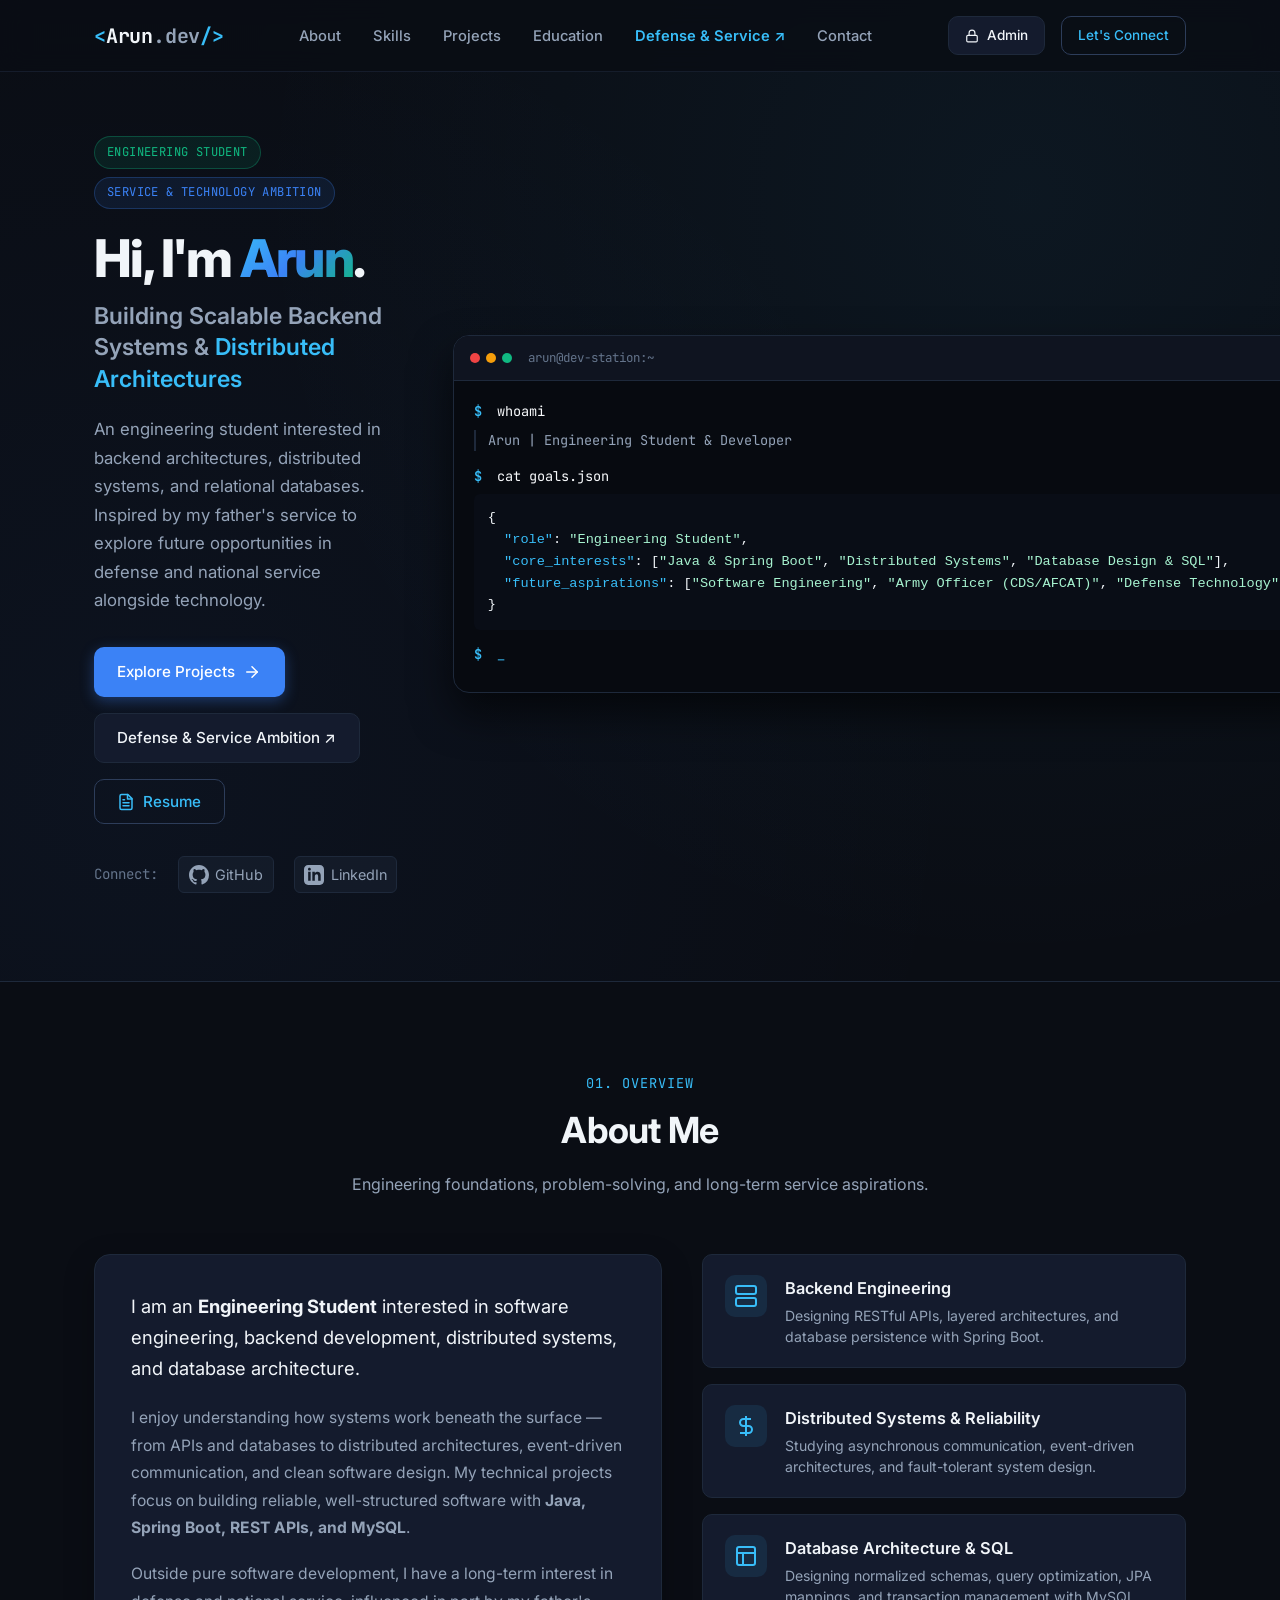
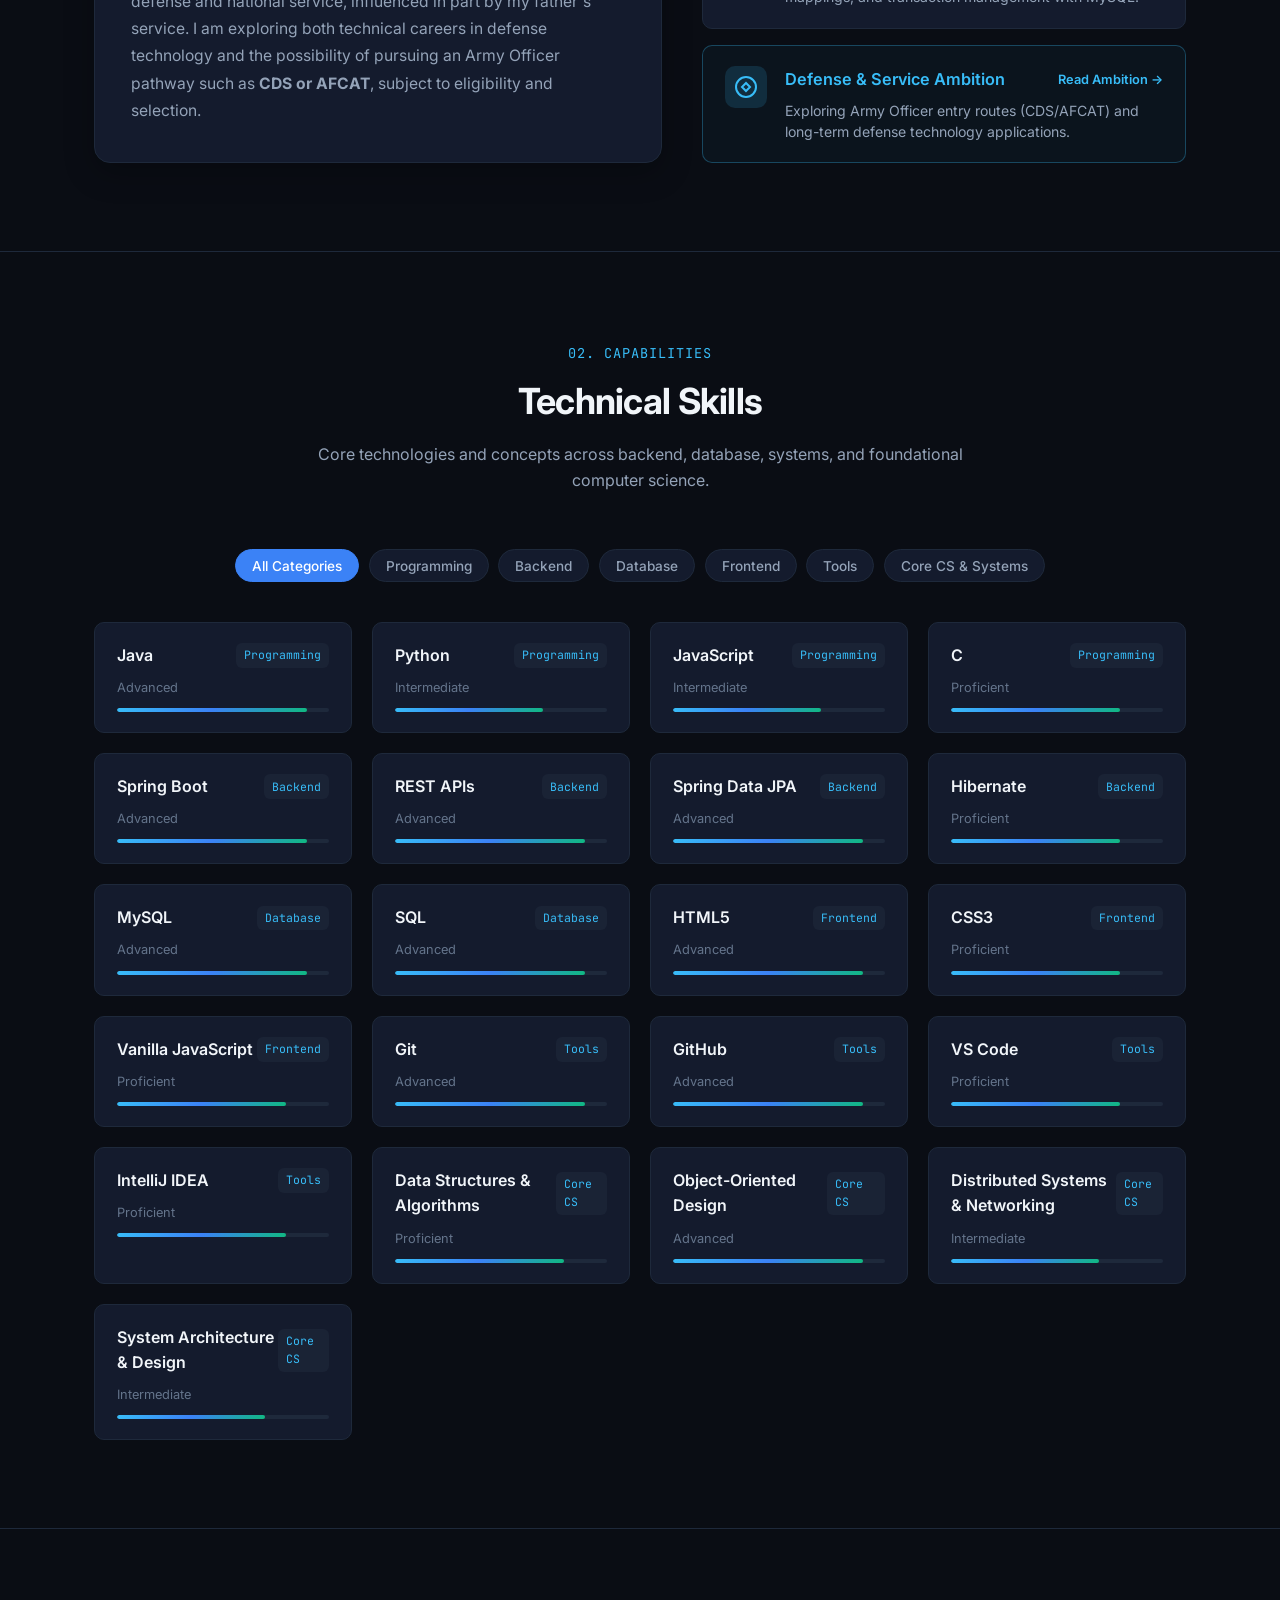
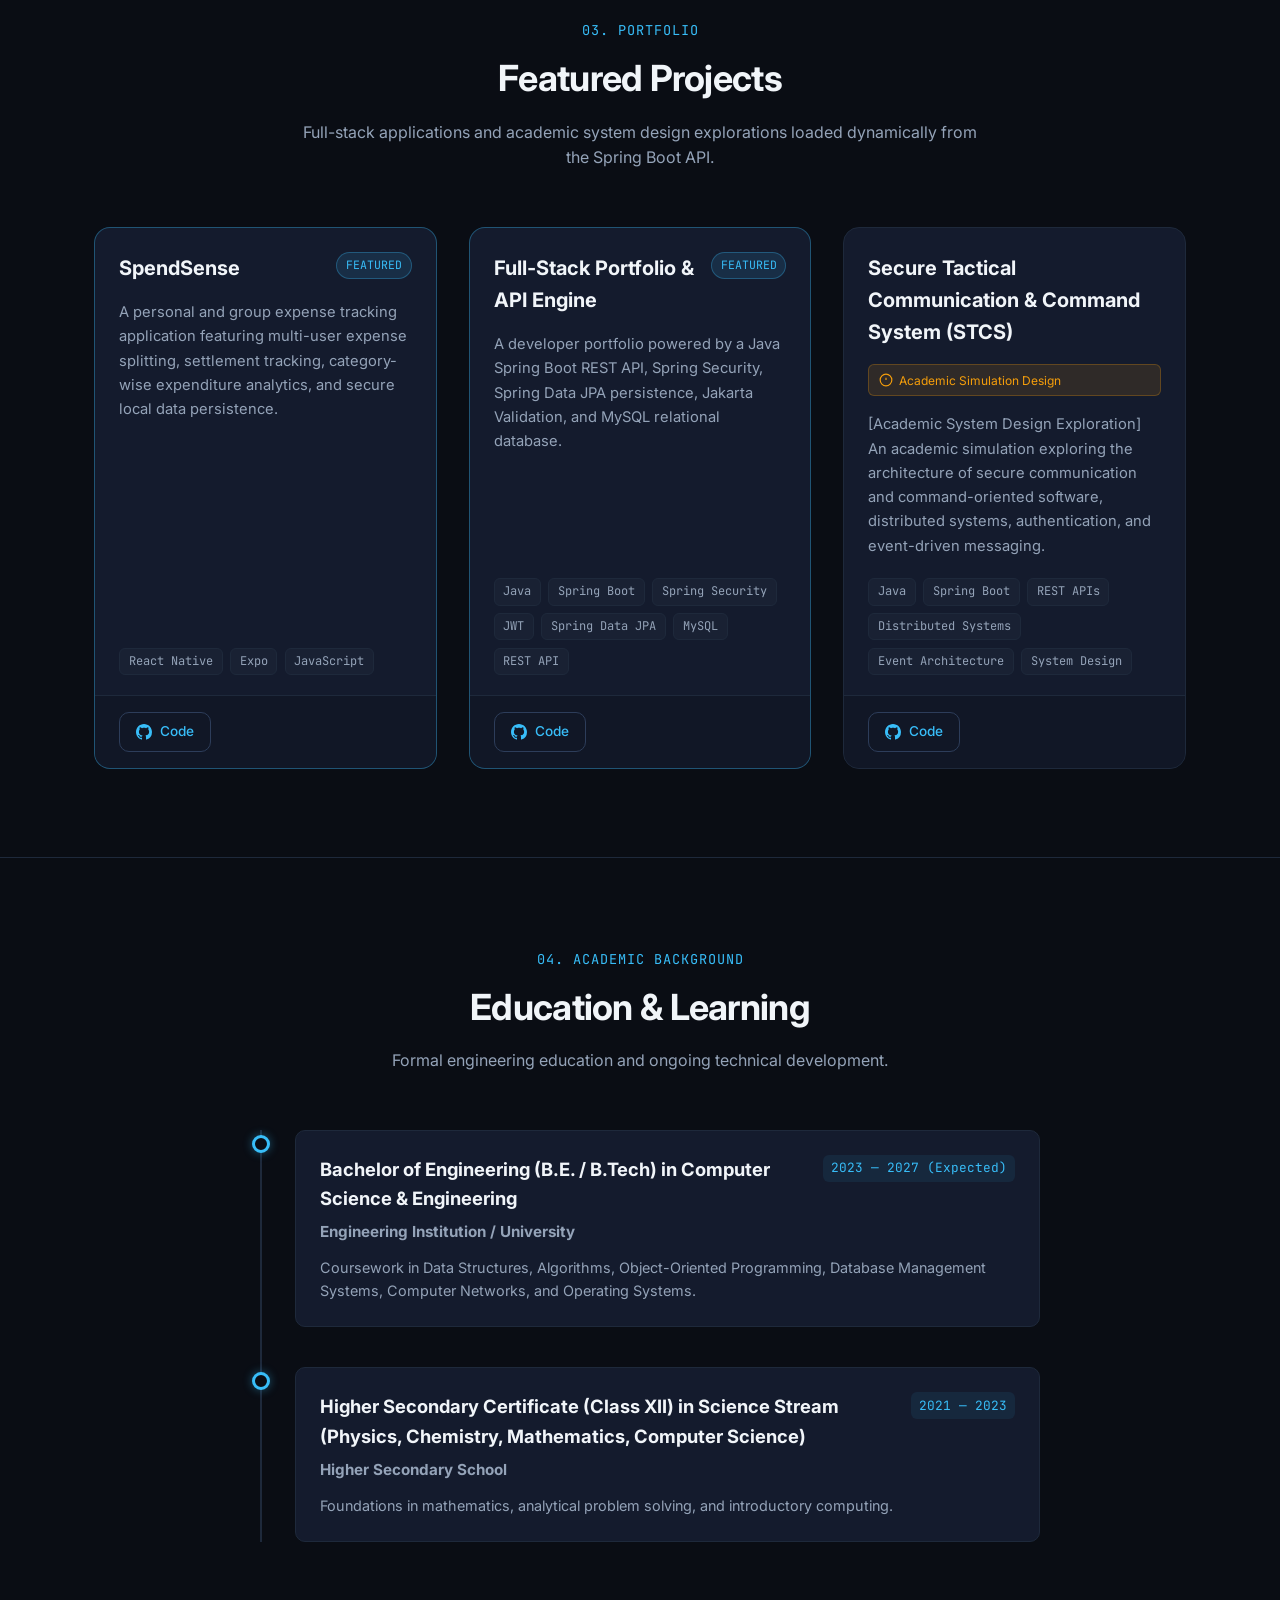
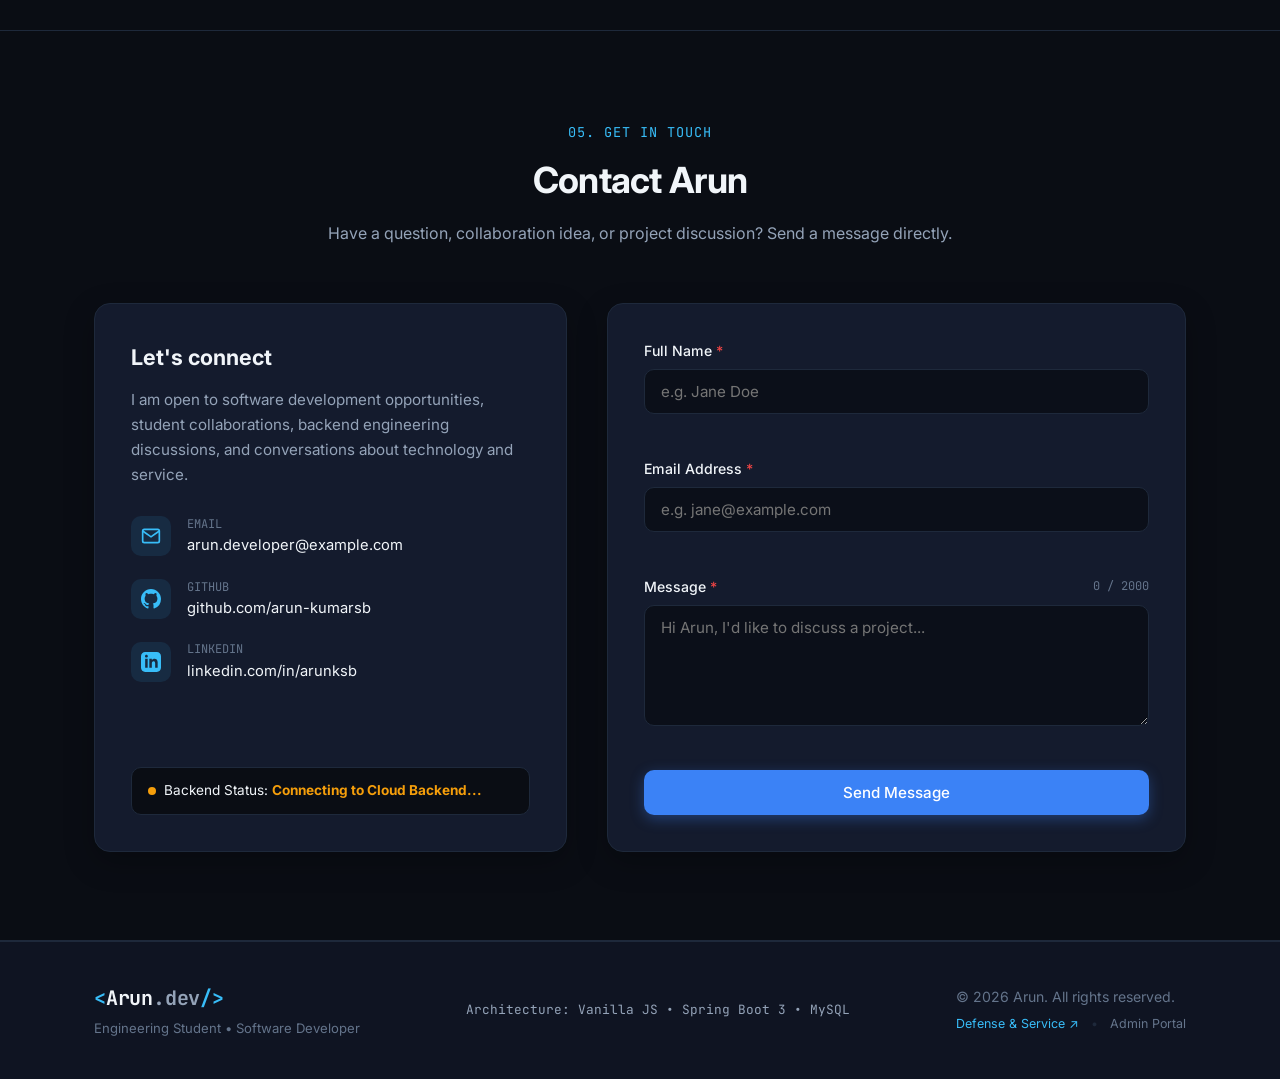
==== commit 343b98d0: "fix(ui): harmonize layout, card alignments, margins, and mobile nav; add system docs" ====
--- a/frontend/index.html
+++ b/frontend/index.html
@@ -388,7 +388,7 @@
                     <h2 style="font-size: 1.5rem; color: var(--text-primary); margin-bottom: 0.25rem;">Arun | Resume Summary</h2>
                     <p style="font-size: 0.88rem; color: var(--accent-primary); font-family: var(--font-mono);">Engineering Student &bull; Software Developer</p>
                 </div>
-                <button type="button" id="close-resume-modal" style="background: transparent; border: none; color: var(--text-muted); font-size: 1.75rem; cursor: pointer; line-height: 1;">&times;</button>
+                <button type="button" id="close-resume-modal" style="background: rgba(255,255,255,0.05); border: 1px solid var(--border-subtle); color: var(--text-secondary); width: 36px; height: 36px; border-radius: var(--radius-md); font-size: 1.4rem; cursor: pointer; display: inline-flex; align-items: center; justify-content: center; line-height: 1; transition: all var(--transition-fast);" aria-label="Close Resume Modal">&times;</button>
             </div>
 
             <div style="color: var(--text-secondary); font-size: 0.92rem; line-height: 1.6; display: flex; flex-direction: column; gap: 1.25rem;">
--- a/frontend/css/style.css
+++ b/frontend/css/style.css
@@ -557,9 +557,14 @@
    ========================================================================== */
 .about-grid {
     display: grid;
-    grid-template-columns: 1.1fr 0.9fr;
+    grid-template-columns: 1.08fr 0.92fr;
     gap: 2.5rem;
-    align-items: start;
+    align-items: stretch;
+}
+
+.about-text-column {
+    display: flex;
+    flex-direction: column;
 }
 
 .about-card {
@@ -567,6 +572,11 @@
     border: 1px solid var(--border-subtle);
     border-radius: var(--radius-lg);
     padding: 2.25rem;
+    height: 100%;
+    display: flex;
+    flex-direction: column;
+    justify-content: flex-start;
+    box-shadow: 0 10px 30px rgba(0, 0, 0, 0.25);
 }
 
 .about-lead {
@@ -580,7 +590,7 @@
     font-size: 0.98rem;
     color: var(--text-secondary);
     line-height: 1.75;
-    margin-bottom: 1rem;
+    margin-bottom: 1.15rem;
 }
 
 .about-body:last-child {
@@ -590,17 +600,20 @@
 .about-features-column {
     display: flex;
     flex-direction: column;
-    gap: 1.25rem;
+    gap: 1rem;
+    justify-content: space-between;
 }
 
 .feature-card {
     display: flex;
-    gap: 1.25rem;
+    gap: 1.15rem;
     background: var(--bg-card);
     border: 1px solid var(--border-subtle);
     border-radius: var(--radius-md);
-    padding: 1.4rem;
+    padding: 1.25rem 1.35rem;
     transition: all var(--transition-fast);
+    align-items: flex-start;
+    flex: 1;
 }
 
 .feature-card:hover {
@@ -610,8 +623,8 @@
 }
 
 .feature-icon {
-    width: 44px;
-    height: 44px;
+    width: 42px;
+    height: 42px;
     border-radius: var(--radius-md);
     background: rgba(56, 189, 248, 0.1);
     color: var(--accent-primary);
@@ -621,17 +634,22 @@
     flex-shrink: 0;
 }
 
+.feature-info {
+    flex: 1;
+    min-width: 0;
+}
+
 .feature-info h3 {
-    font-size: 1.05rem;
+    font-size: 1.02rem;
     font-weight: 600;
-    margin-bottom: 0.35rem;
+    margin-bottom: 0.25rem;
     color: var(--text-primary);
 }
 
 .feature-info p {
     font-size: 0.88rem;
     color: var(--text-secondary);
-    line-height: 1.55;
+    line-height: 1.5;
 }
 
 /* ==========================================================================
@@ -934,7 +952,7 @@
     display: grid;
     grid-template-columns: 0.9fr 1.1fr;
     gap: 2.5rem;
-    align-items: start;
+    align-items: stretch;
 }
 
 .contact-info-card {
@@ -942,6 +960,11 @@
     border: 1px solid var(--border-subtle);
     border-radius: var(--radius-lg);
     padding: 2.25rem;
+    height: 100%;
+    display: flex;
+    flex-direction: column;
+    justify-content: space-between;
+    box-shadow: 0 10px 30px rgba(0, 0, 0, 0.25);
 }
 
 .contact-info-card h3 {
@@ -955,7 +978,7 @@
     font-size: 0.95rem;
     color: var(--text-secondary);
     line-height: 1.65;
-    margin-bottom: 2rem;
+    margin-bottom: 1.75rem;
 }
 
 .contact-details {
@@ -986,6 +1009,7 @@
 .contact-meta {
     display: flex;
     flex-direction: column;
+    min-width: 0;
 }
 
 .meta-label {
@@ -1014,6 +1038,7 @@
     border: 1px solid var(--border-subtle);
     border-radius: var(--radius-md);
     font-size: 0.85rem;
+    margin-top: auto;
 }
 
 .status-dot {
@@ -1038,6 +1063,8 @@
     border: 1px solid var(--border-subtle);
     border-radius: var(--radius-lg);
     padding: 2.25rem;
+    height: 100%;
+    box-shadow: 0 10px 30px rgba(0, 0, 0, 0.25);
 }
 
 .contact-form {
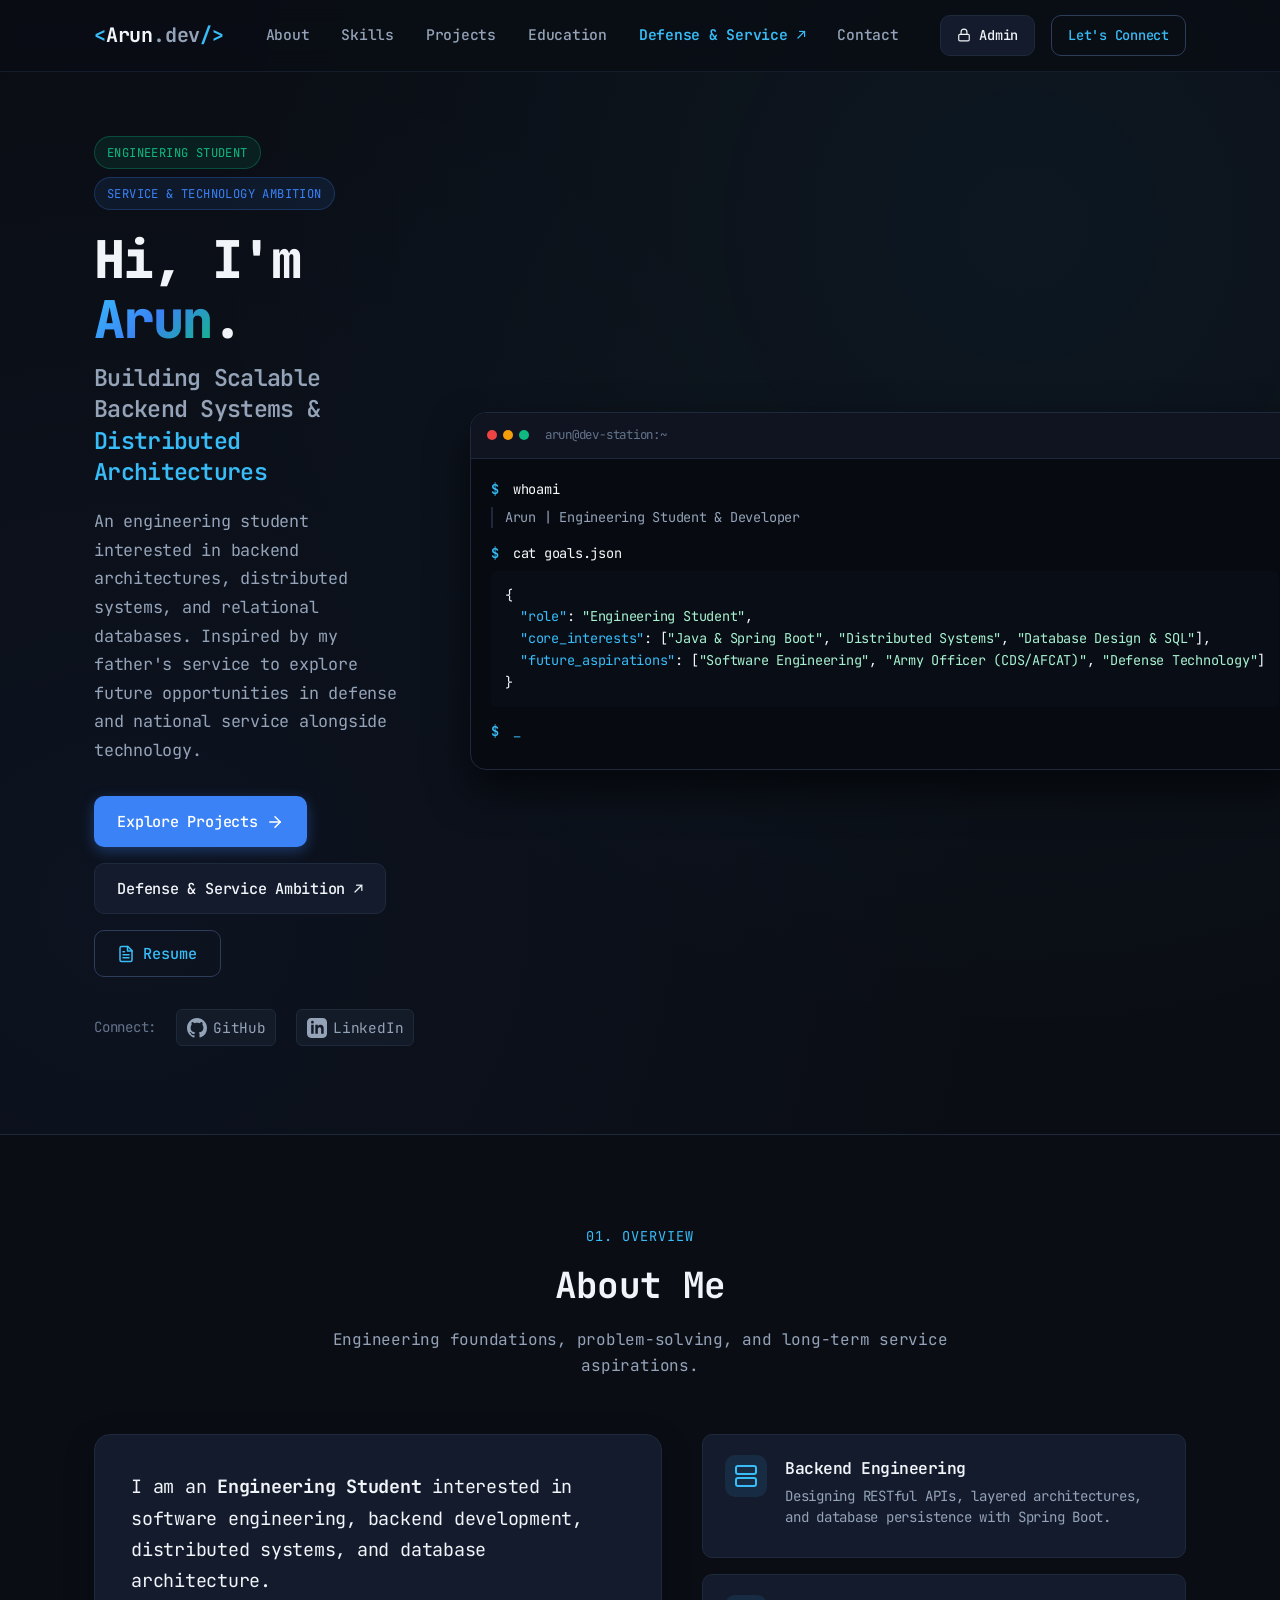
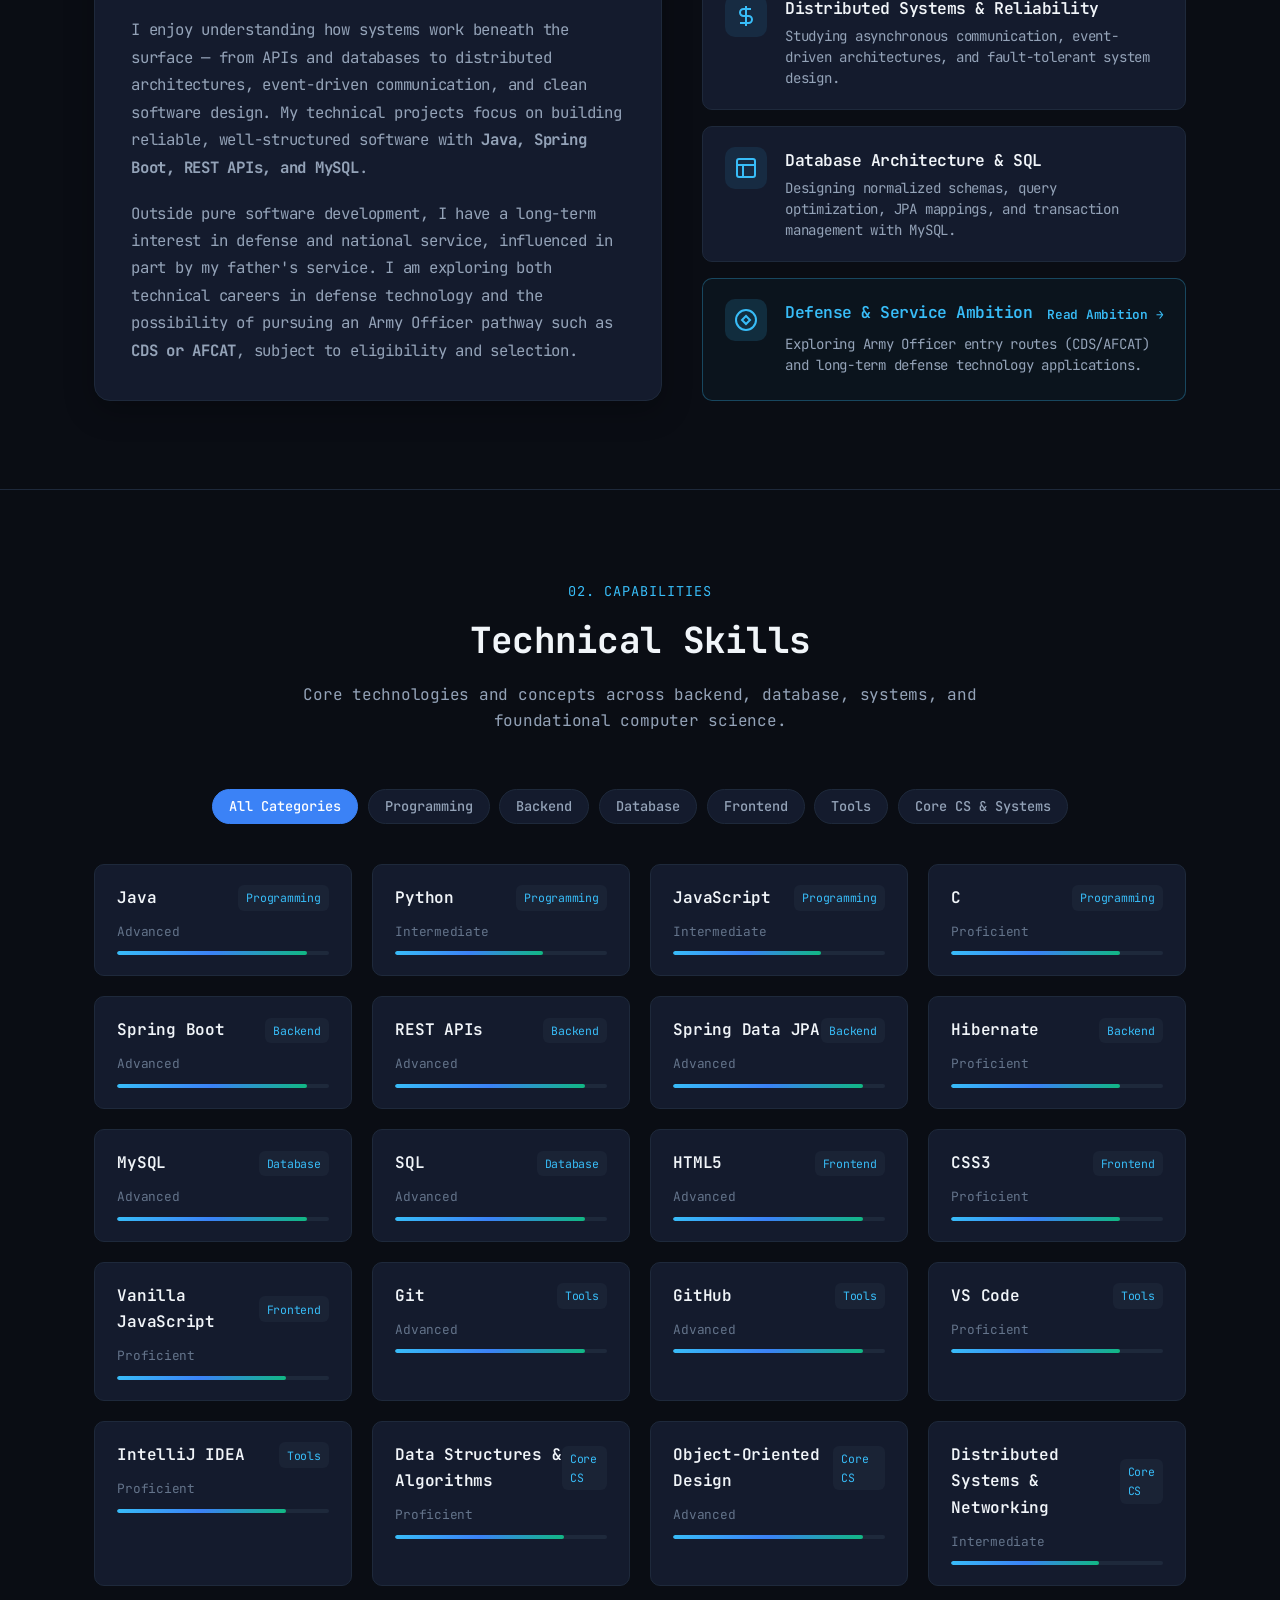
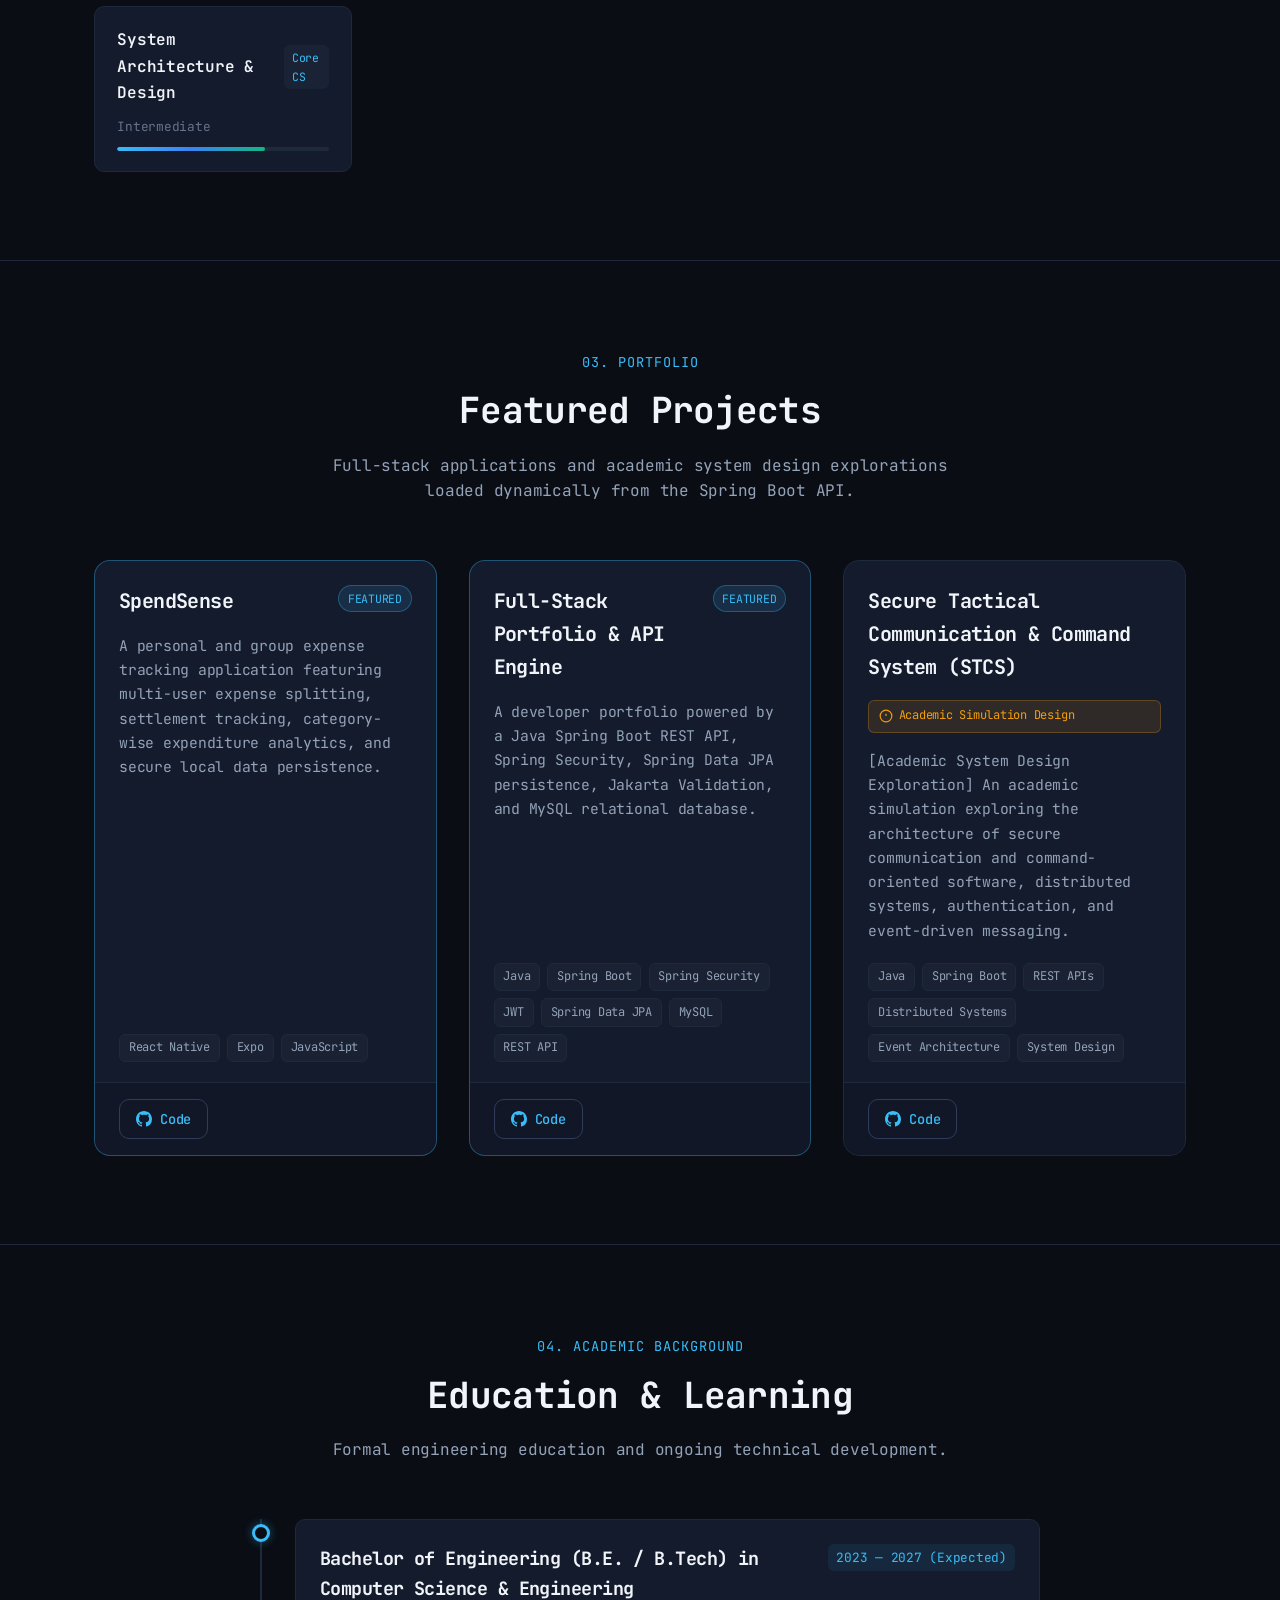
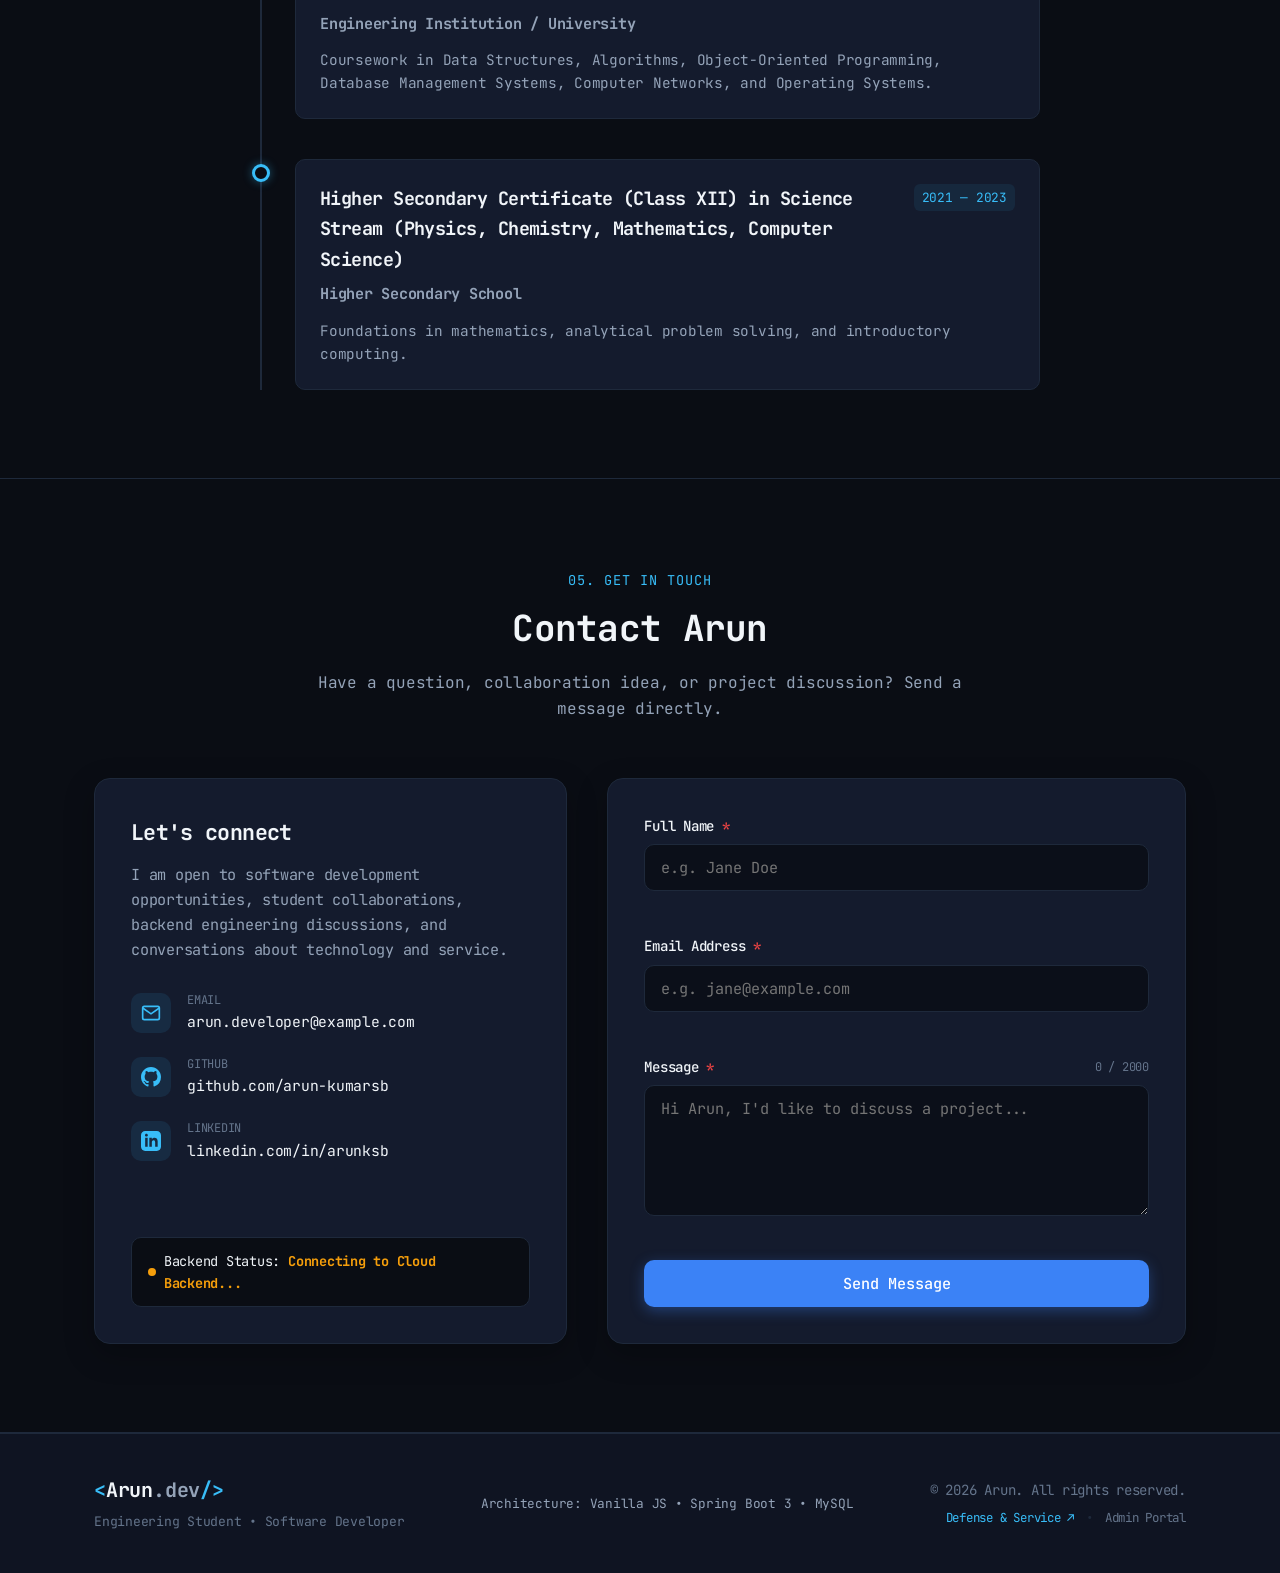
==== commit aa7dc4fe: "style: apply terminal developer monospace font (JetBrains Mono) throughout entire application" ====
--- a/frontend/index.html
+++ b/frontend/index.html
@@ -10,7 +10,7 @@
     <!-- Fonts -->
     <link rel="preconnect" href="https://fonts.googleapis.com">
     <link rel="preconnect" href="https://fonts.gstatic.com" crossorigin>
-    <link href="https://fonts.googleapis.com/css2?family=Inter:wght@300;400;500;600;700;800&family=JetBrains+Mono:wght@400;500;600&display=swap" rel="stylesheet">
+    <link href="https://fonts.googleapis.com/css2?family=JetBrains+Mono:ital,wght@0,300;0,400;0,500;0,600;0,700;0,800;1,400;1,600&display=swap" rel="stylesheet">
     
     <!-- CSS Stylesheets -->
     <link rel="stylesheet" href="css/style.css">
--- a/frontend/css/style.css
+++ b/frontend/css/style.css
@@ -39,9 +39,9 @@
     --warning: #f59e0b;
     --warning-bg: rgba(245, 158, 11, 0.12);
     
-    /* Typography */
-    --font-sans: 'Inter', -apple-system, BlinkMacSystemFont, 'Segoe UI', Roboto, sans-serif;
-    --font-mono: 'JetBrains Mono', 'Fira Code', 'Courier New', monospace;
+    /* Typography - Terminal / Developer Monospace Everywhere */
+    --font-mono: 'JetBrains Mono', 'Fira Code', 'Cascadia Code', 'Courier New', monospace;
+    --font-sans: 'JetBrains Mono', 'Fira Code', 'Cascadia Code', 'Courier New', monospace;
     
     /* Layout & Sizing */
     --container-width: 1140px;
@@ -97,6 +97,7 @@
     box-sizing: border-box;
     margin: 0;
     padding: 0;
+    font-family: inherit;
 }
 
 html {
@@ -107,11 +108,17 @@
 body {
     background-color: var(--bg-primary);
     color: var(--text-primary);
-    font-family: var(--font-sans);
-    line-height: 1.6;
+    font-family: var(--font-mono);
+    line-height: 1.65;
+    letter-spacing: -0.015em;
     overflow-x: hidden;
     -webkit-font-smoothing: antialiased;
     -moz-osx-font-smoothing: grayscale;
+}
+
+h1, h2, h3, h4, h5, h6 {
+    font-family: var(--font-mono);
+    letter-spacing: -0.03em;
 }
 
 a {
@@ -124,8 +131,8 @@
     list-style: none;
 }
 
-button, input, textarea {
-    font-family: inherit;
+button, input, textarea, select {
+    font-family: var(--font-mono);
     font-size: inherit;
 }
 
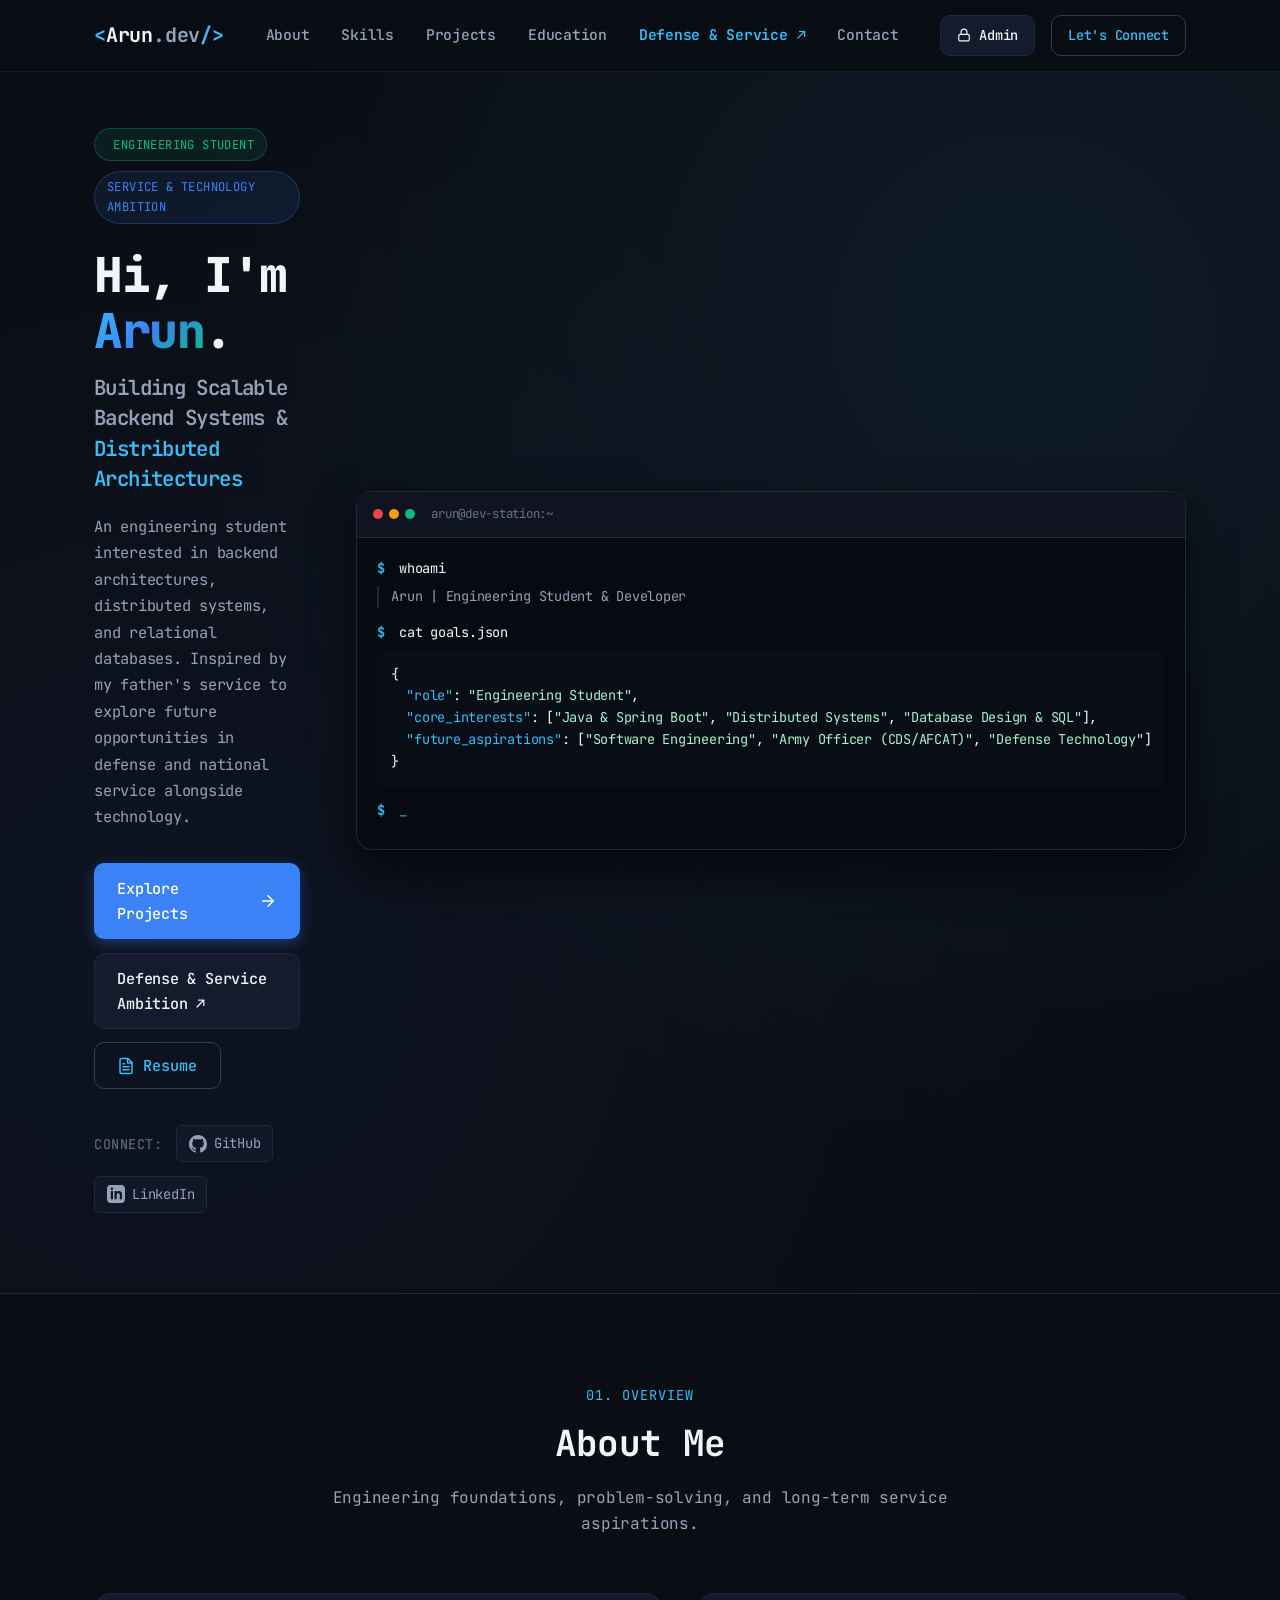
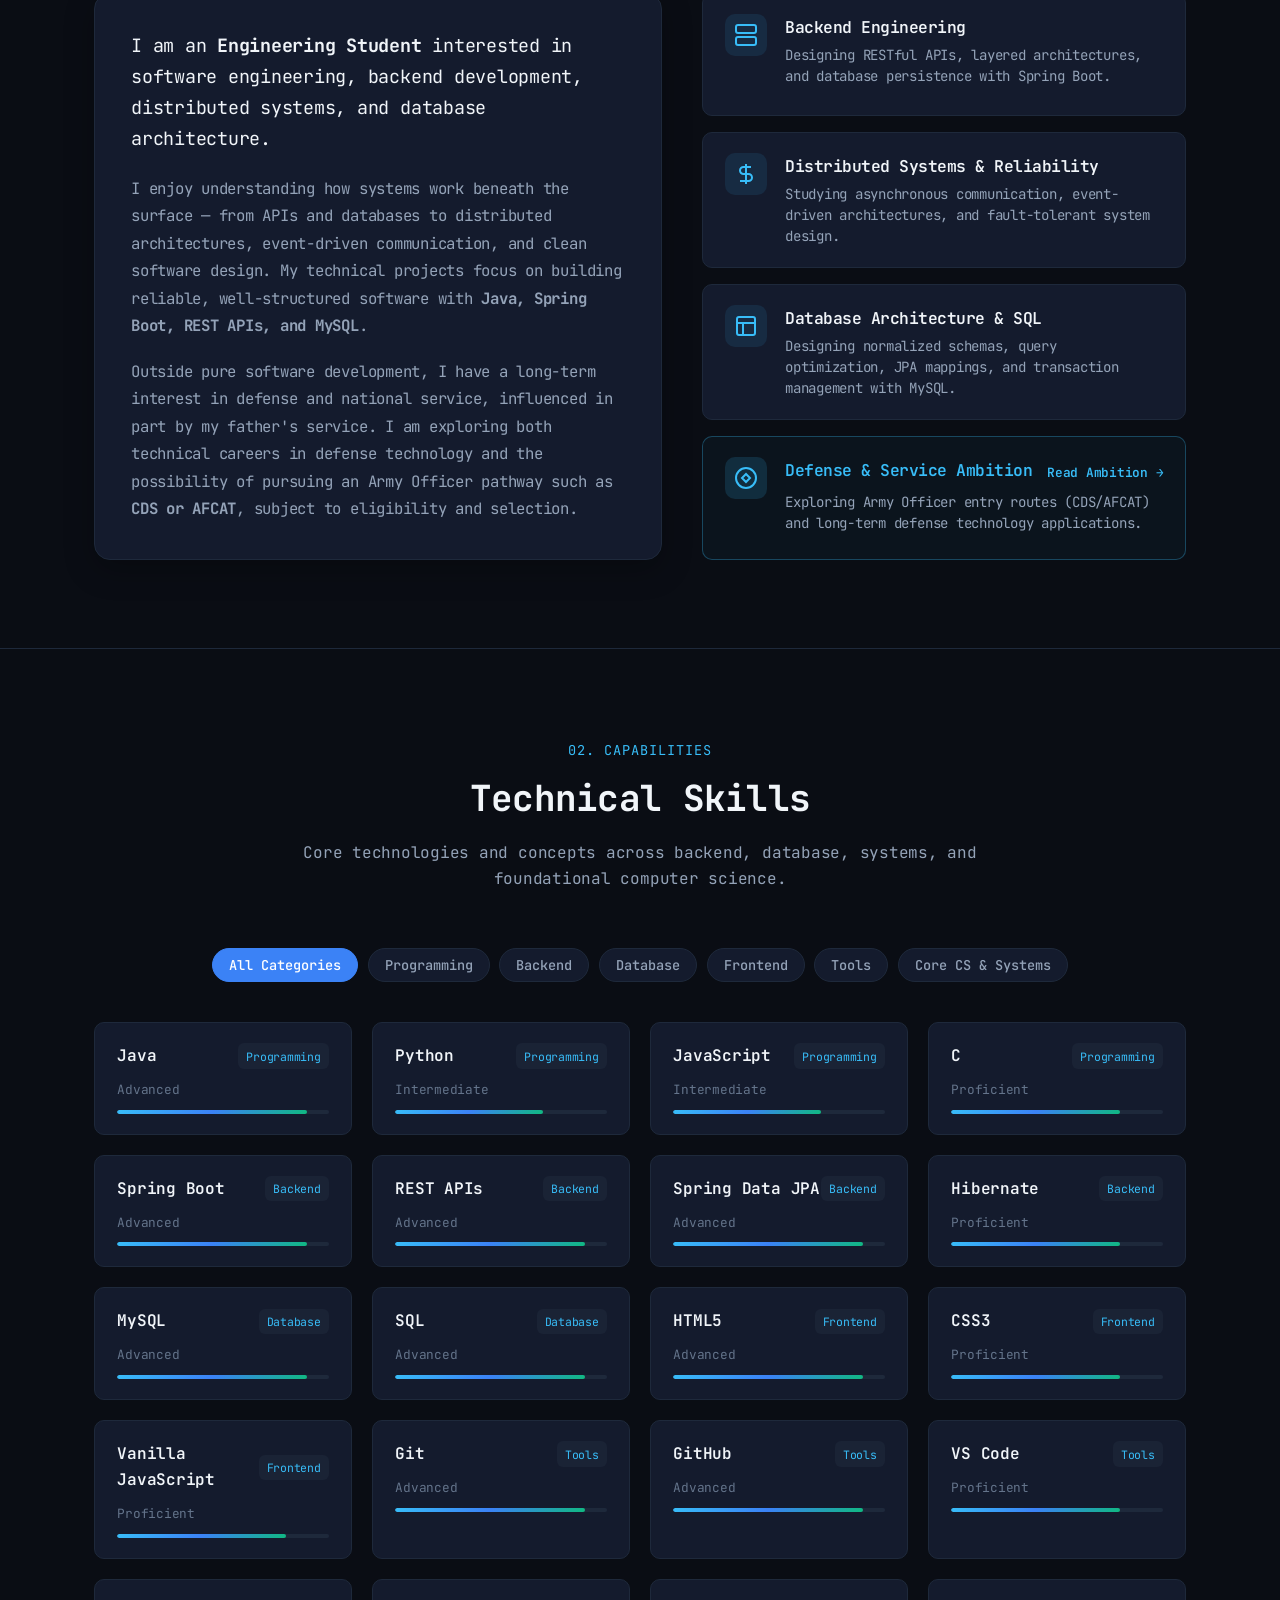
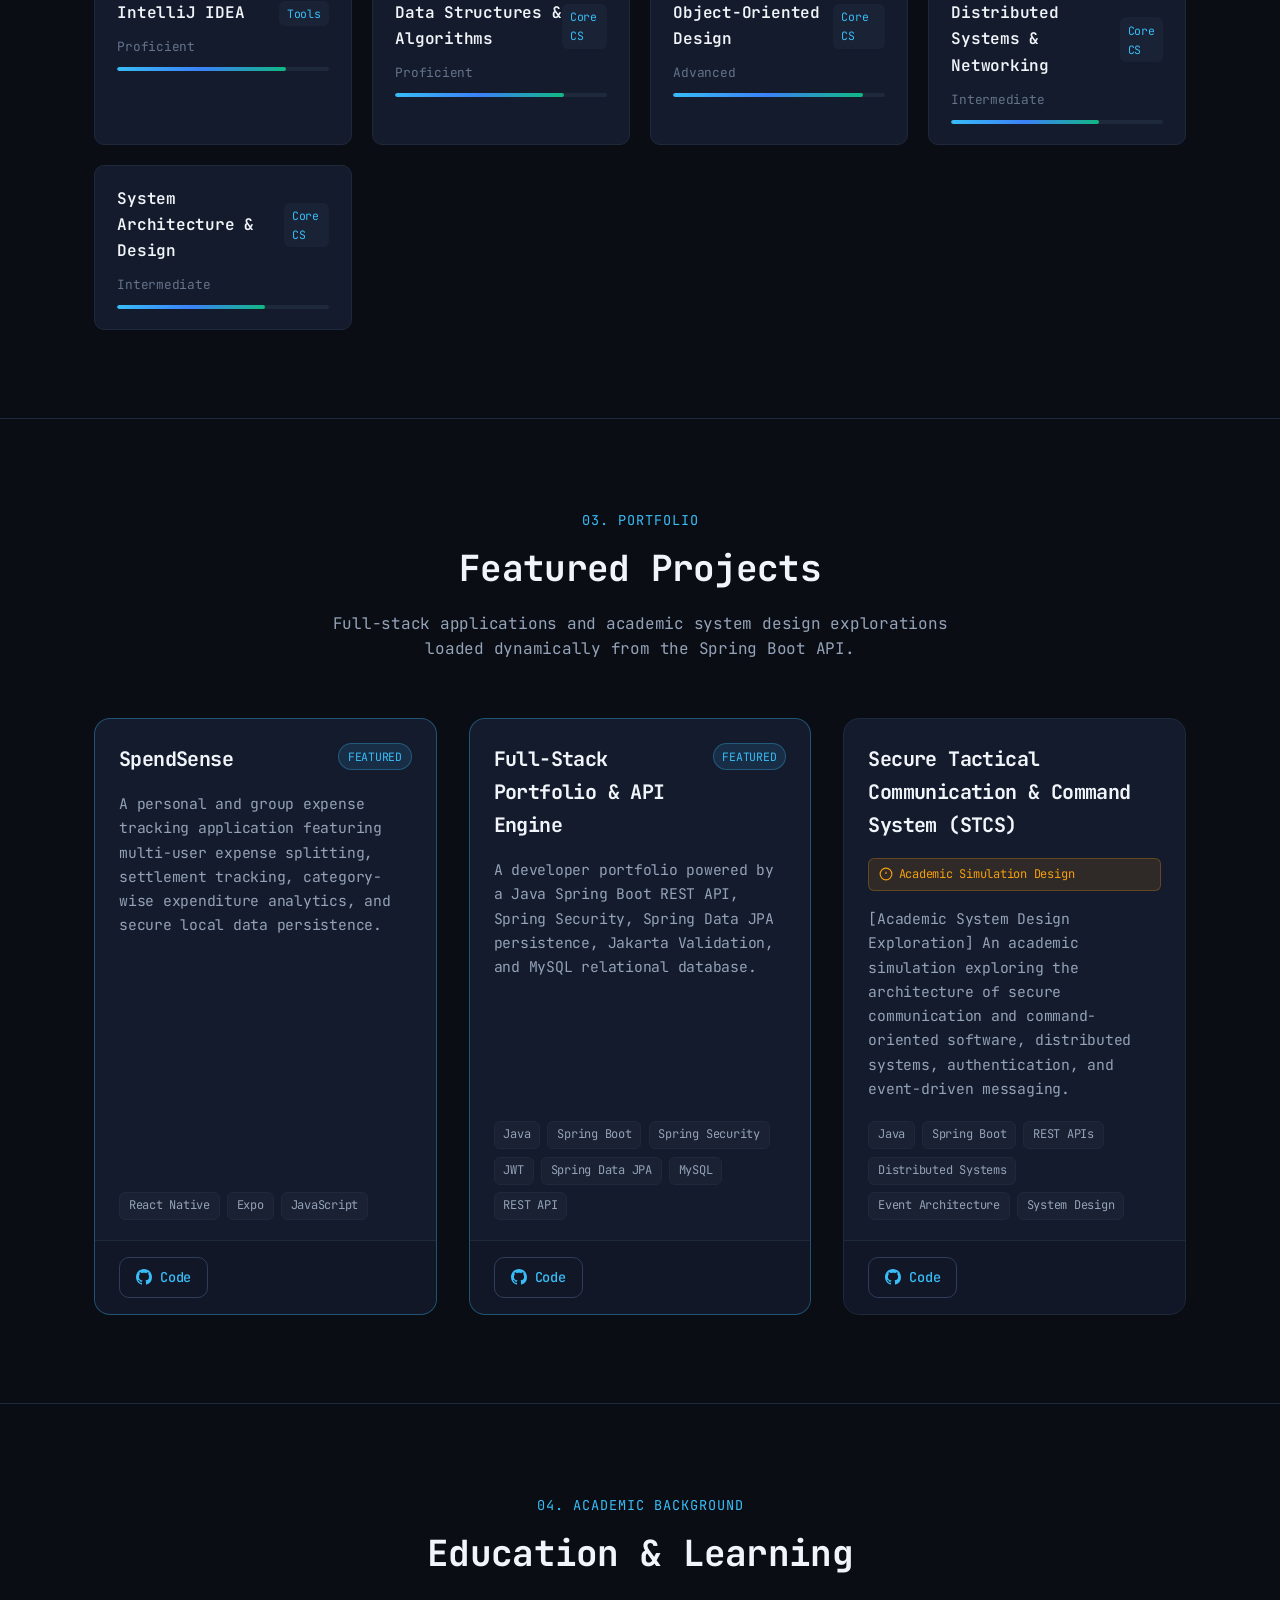
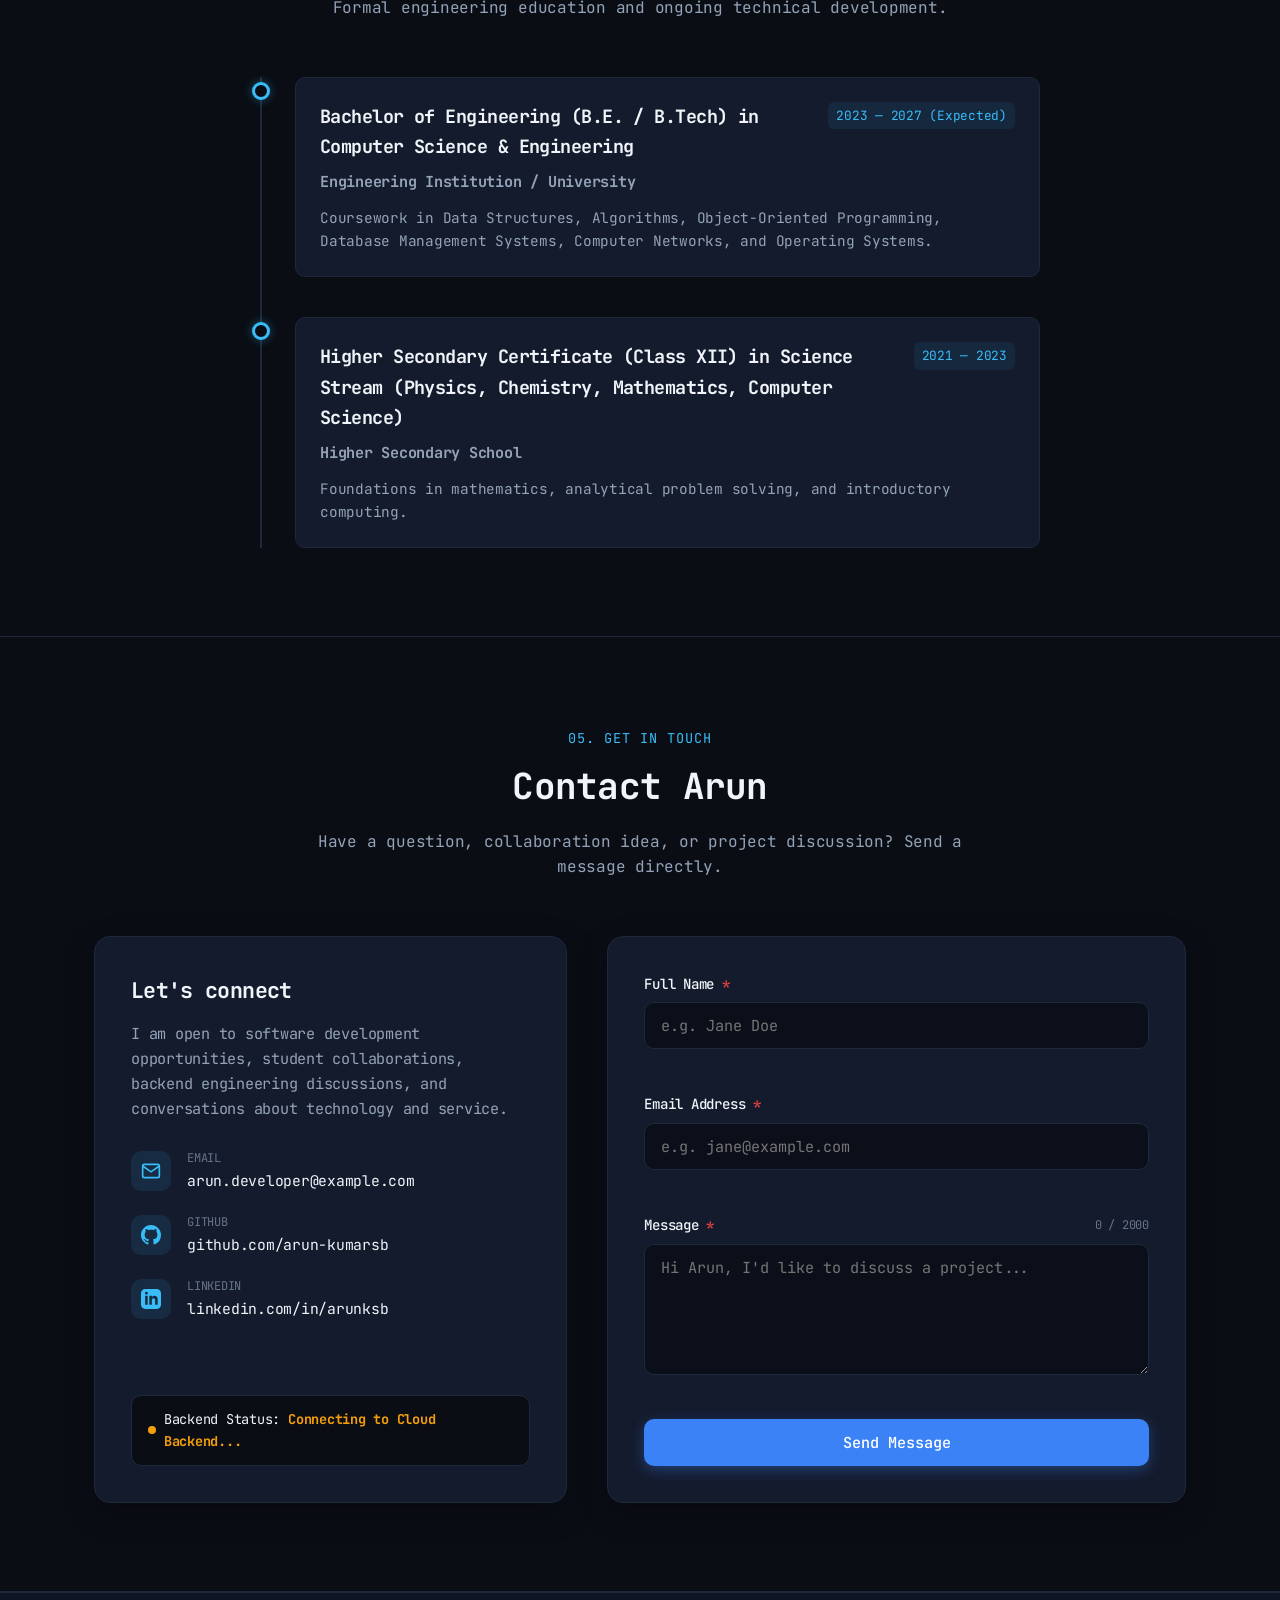
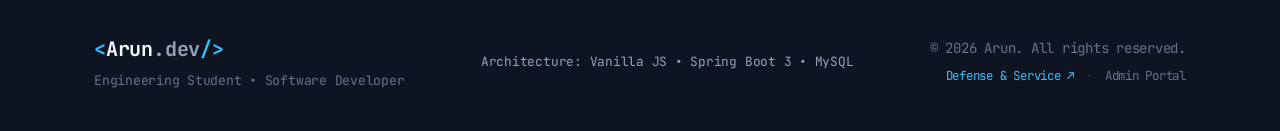
==== commit e21f119e: "style: harmonize hero section typography, badge layout, and terminal aesthetics in index.html" ====
--- a/frontend/index.html
+++ b/frontend/index.html
@@ -58,8 +58,11 @@
         <section class="section hero-section" id="hero">
             <div class="container hero-container">
                 <div class="hero-content">
-                    <div style="display: flex; flex-wrap: wrap; gap: 0.5rem; margin-bottom: 1.25rem;">
-                        <span class="badge-tactical">Engineering Student</span>
+                    <div class="hero-badges">
+                        <span class="badge-tactical">
+                            <span class="status-indicator"></span>
+                            <span>Engineering Student</span>
+                        </span>
                         <span class="badge-tactical" style="background: rgba(59, 130, 246, 0.1); border-color: rgba(59, 130, 246, 0.25); color: var(--accent-secondary);">Service &amp; Technology Ambition</span>
                     </div>
                     <h1 class="hero-title">
@@ -89,11 +92,11 @@
                     <div class="hero-socials">
                         <span class="social-label">Connect:</span>
                         <a href="https://github.com/arun-kumarsb" target="_blank" rel="noopener noreferrer" class="social-link" aria-label="GitHub Profile">
-                            <svg width="20" height="20" viewBox="0 0 24 24" fill="currentColor"><path d="M12 0C5.37 0 0 5.37 0 12c0 5.31 3.435 9.795 8.205 11.385.6.105.825-.255.825-.57 0-.285-.015-1.23-.015-2.235-3.015.555-3.795-.735-4.035-1.41-.135-.345-.72-1.41-1.23-1.695-.42-.225-1.02-.78-.015-.795.945-.015 1.62.87 1.845 1.23 1.08 1.815 2.805 1.305 3.495.99.105-.78.42-1.305.765-1.605-2.67-.3-5.46-1.335-5.46-5.925 0-1.305.465-2.385 1.23-3.225-.12-.3-.54-1.53.12-3.18 0 0 1.005-.315 3.3 1.23.96-.27 1.98-.405 3-.405s2.04.135 3 .405c2.295-1.56 3.3-1.23 3.3-1.23.66 1.65.24 2.88.12 3.18.765.84 1.23 1.905 1.23 3.225 0 4.605-2.805 5.625-5.475 5.925.435.375.81 1.095.81 2.22 0 1.605-.015 2.895-.015 3.3 0 .315.225.69.825.57A12.02 12.02 0 0024 12c0-6.63-5.37-12-12-12z"/></svg>
+                            <svg width="18" height="18" viewBox="0 0 24 24" fill="currentColor"><path d="M12 0C5.37 0 0 5.37 0 12c0 5.31 3.435 9.795 8.205 11.385.6.105.825-.255.825-.57 0-.285-.015-1.23-.015-2.235-3.015.555-3.795-.735-4.035-1.41-.135-.345-.72-1.41-1.23-1.695-.42-.225-1.02-.78-.015-.795.945-.015 1.62.87 1.845 1.23 1.08 1.815 2.805 1.305 3.495.99.105-.78.42-1.305.765-1.605-2.67-.3-5.46-1.335-5.46-5.925 0-1.305.465-2.385 1.23-3.225-.12-.3-.54-1.53.12-3.18 0 0 1.005-.315 3.3 1.23.96-.27 1.98-.405 3-.405s2.04.135 3 .405c2.295-1.56 3.3-1.23 3.3-1.23.66 1.65.24 2.88.12 3.18.765.84 1.23 1.905 1.23 3.225 0 4.605-2.805 5.625-5.475 5.925.435.375.81 1.095.81 2.22 0 1.605-.015 2.895-.015 3.3 0 .315.225.69.825.57A12.02 12.02 0 0024 12c0-6.63-5.37-12-12-12z"/></svg>
                             <span>GitHub</span>
                         </a>
                         <a href="https://linkedin.com/in/arunksb/" target="_blank" rel="noopener noreferrer" class="social-link" aria-label="LinkedIn Profile">
-                            <svg width="20" height="20" viewBox="0 0 24 24" fill="currentColor"><path d="M19 0h-14c-2.761 0-5 2.239-5 5v14c0 2.761 2.239 5 5 5h14c2.762 0 5-2.239 5-5v-14c0-2.761-2.238-5-5-5zm-11 19h-3v-11h3v11zm-1.5-12.268c-.966 0-1.75-.79-1.75-1.764s.784-1.764 1.75-1.764 1.75.79 1.75 1.764-.783 1.764-1.75 1.764zm13.5 12.268h-3v-5.604c0-3.368-4-3.113-4 0v5.604h-3v-11h3v1.765c1.396-2.586 7-2.777 7 2.476v6.759z"/></svg>
+                            <svg width="18" height="18" viewBox="0 0 24 24" fill="currentColor"><path d="M19 0h-14c-2.761 0-5 2.239-5 5v14c0 2.761 2.239 5 5 5h14c2.762 0 5-2.239 5-5v-14c0-2.761-2.238-5-5-5zm-11 19h-3v-11h3v11zm-1.5-12.268c-.966 0-1.75-.79-1.75-1.764s.784-1.764 1.75-1.764 1.75.79 1.75 1.764-.783 1.764-1.75 1.764zm13.5 12.268h-3v-5.604c0-3.368-4-3.113-4 0v5.604h-3v-11h3v1.765c1.396-2.586 7-2.777 7 2.476v6.759z"/></svg>
                             <span>LinkedIn</span>
                         </a>
                     </div>
--- a/frontend/css/style.css
+++ b/frontend/css/style.css
@@ -365,71 +365,51 @@
    Hero Section
    ========================================================================== */
 .hero-section {
-    padding-top: calc(var(--header-height) + 4rem);
-    padding-bottom: 5.5rem;
+    padding-top: calc(var(--header-height) + 3.5rem);
+    padding-bottom: 5rem;
     min-height: calc(100vh - var(--header-height));
     display: flex;
     align-items: center;
-    background: radial-gradient(circle at 80% 20%, rgba(56, 189, 248, 0.06) 0%, transparent 60%),
-                radial-gradient(circle at 10% 80%, rgba(59, 130, 246, 0.05) 0%, transparent 60%);
+    background: radial-gradient(circle at 80% 25%, rgba(56, 189, 248, 0.08) 0%, transparent 60%),
+                radial-gradient(circle at 15% 75%, rgba(59, 130, 246, 0.06) 0%, transparent 60%);
+    position: relative;
 }
 
 .hero-container {
     display: grid;
-    grid-template-columns: 1.2fr 0.8fr;
+    grid-template-columns: 1.18fr 0.82fr;
     gap: 3.5rem;
     align-items: center;
 }
 
-.hero-badge {
-    display: inline-flex;
-    align-items: center;
-    gap: 0.5rem;
-    padding: 0.4rem 0.9rem;
-    background: rgba(30, 41, 59, 0.6);
-    border: 1px solid var(--border-subtle);
-    border-radius: var(--radius-full);
-    font-size: 0.82rem;
-    font-family: var(--font-mono);
-    color: var(--text-secondary);
-    margin-bottom: 1.5rem;
-}
-
-.status-indicator {
-    width: 8px;
-    height: 8px;
-    background-color: var(--success);
-    border-radius: 50%;
-    box-shadow: 0 0 8px var(--success);
-    animation: pulse 2s infinite;
-}
-
-@keyframes pulse {
-    0% { transform: scale(0.95); opacity: 0.8; }
-    50% { transform: scale(1.15); opacity: 1; }
-    100% { transform: scale(0.95); opacity: 0.8; }
+.hero-badges {
+    display: flex;
+    flex-wrap: wrap;
+    align-items: center;
+    gap: 0.6rem;
+    margin-bottom: 1.4rem;
 }
 
 .hero-title {
-    font-size: 3.25rem;
+    font-size: 3rem;
     font-weight: 800;
-    line-height: 1.15;
+    line-height: 1.18;
     letter-spacing: -0.03em;
-    margin-bottom: 0.75rem;
+    margin-bottom: 0.85rem;
 }
 
 .hero-subtitle {
-    font-size: 1.45rem;
+    font-size: 1.3rem;
     font-weight: 600;
     color: var(--text-secondary);
-    line-height: 1.35;
+    line-height: 1.45;
     margin-bottom: 1.25rem;
 }
 
 .hero-description {
-    font-size: 1.05rem;
-    color: var(--text-secondary);
-    line-height: 1.7;
+    font-size: 0.96rem;
+    color: var(--text-secondary);
+    line-height: 1.72;
     margin-bottom: 2rem;
     max-width: 580px;
 }
@@ -437,31 +417,35 @@
 .hero-cta-group {
     display: flex;
     flex-wrap: wrap;
-    gap: 1rem;
-    margin-bottom: 2rem;
+    align-items: center;
+    gap: 0.85rem;
+    margin-bottom: 2.25rem;
 }
 
 .hero-socials {
     display: flex;
     align-items: center;
-    gap: 1.25rem;
+    gap: 0.85rem;
+    flex-wrap: wrap;
 }
 
 .social-label {
-    font-size: 0.88rem;
+    font-size: 0.84rem;
     color: var(--text-muted);
     font-family: var(--font-mono);
+    text-transform: uppercase;
+    letter-spacing: 0.5px;
 }
 
 .social-link {
     display: inline-flex;
     align-items: center;
-    gap: 0.4rem;
-    color: var(--text-secondary);
-    font-size: 0.9rem;
-    padding: 0.35rem 0.6rem;
+    gap: 0.45rem;
+    color: var(--text-secondary);
+    font-size: 0.86rem;
+    padding: 0.38rem 0.75rem;
     border-radius: var(--radius-sm);
-    background: rgba(30, 41, 59, 0.4);
+    background: rgba(20, 27, 45, 0.6);
     border: 1px solid var(--border-subtle);
     transition: all var(--transition-fast);
 }
@@ -469,7 +453,8 @@
 .social-link:hover {
     color: var(--accent-primary);
     border-color: var(--accent-primary);
-    background: rgba(56, 189, 248, 0.06);
+    background: rgba(56, 189, 248, 0.08);
+    transform: translateY(-1px);
 }
 
 /* Terminal Card in Hero */
@@ -478,7 +463,12 @@
     border: 1px solid var(--border-subtle);
     border-radius: var(--radius-lg);
     overflow: hidden;
-    box-shadow: 0 20px 40px rgba(0, 0, 0, 0.6);
+    box-shadow: 0 20px 45px rgba(0, 0, 0, 0.6);
+    transition: border-color var(--transition-normal);
+}
+
+.terminal-card:hover {
+    border-color: rgba(56, 189, 248, 0.35);
 }
 
 .terminal-header {
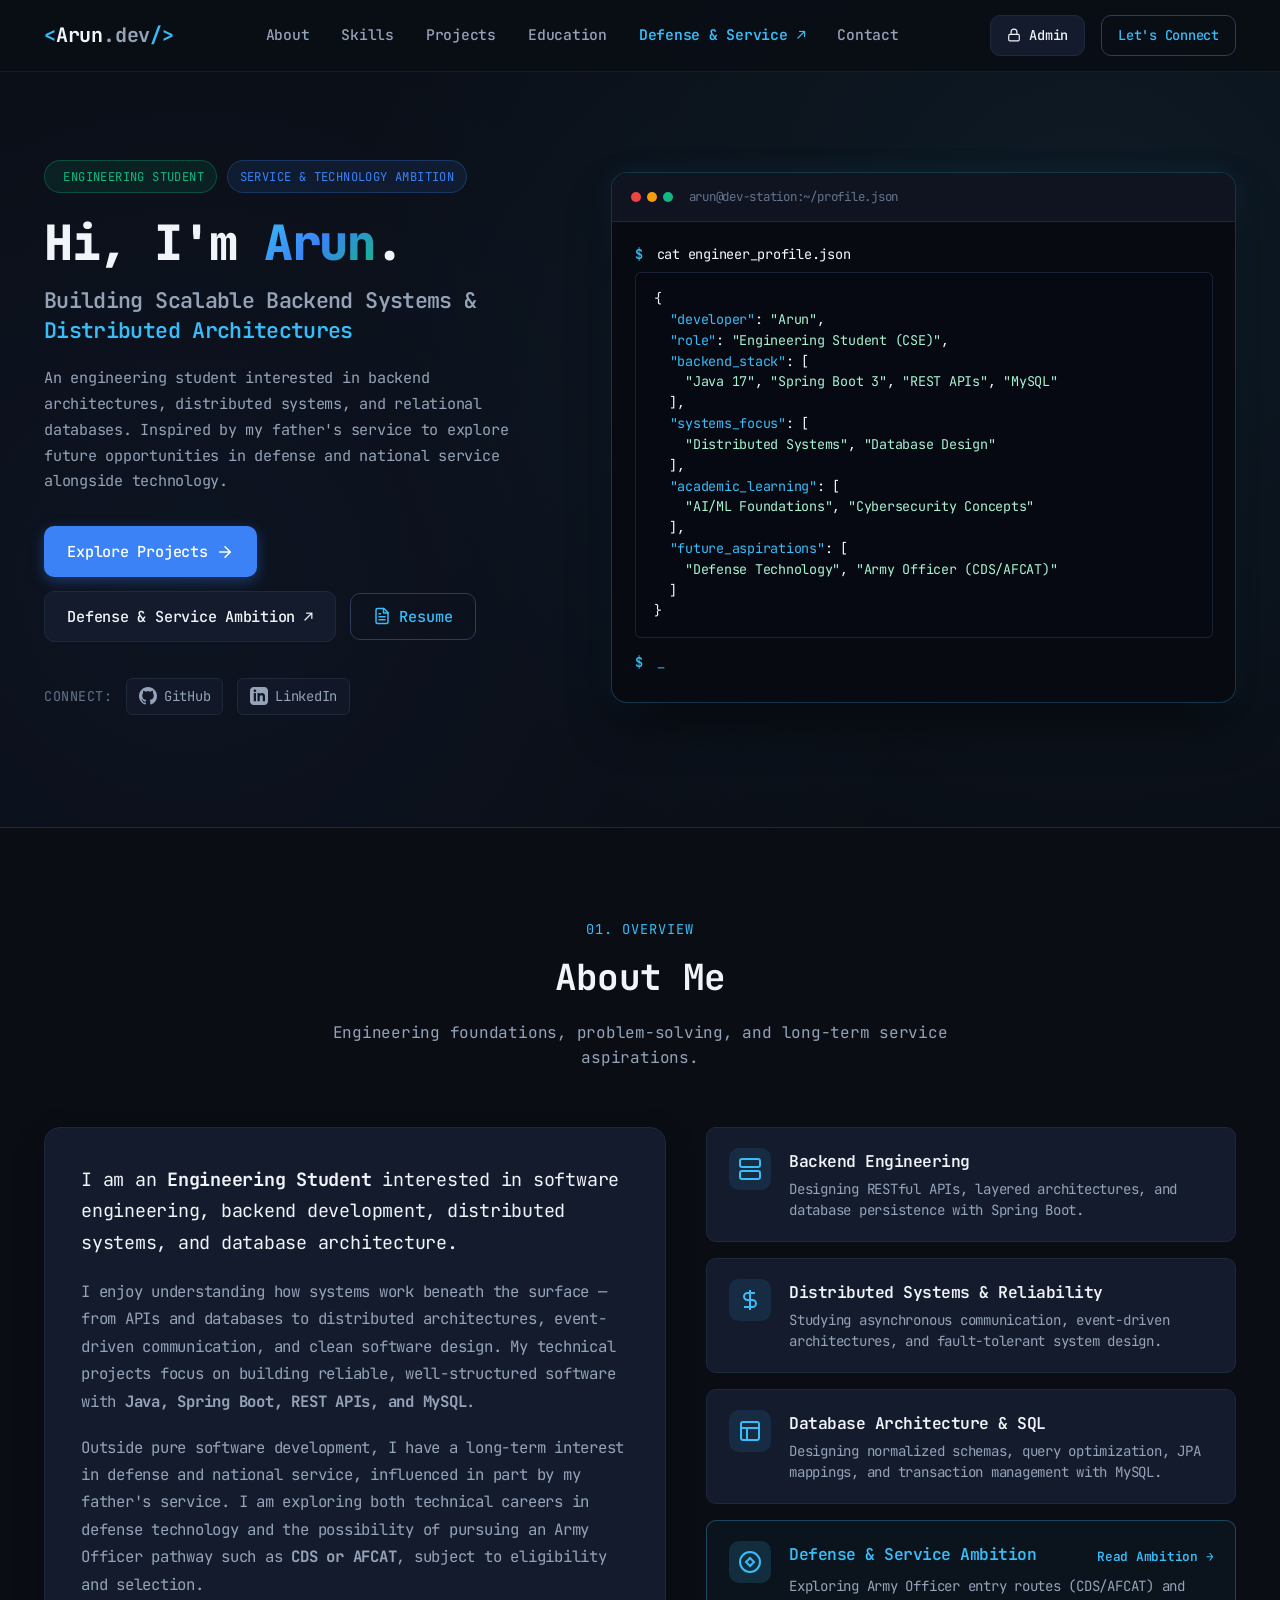
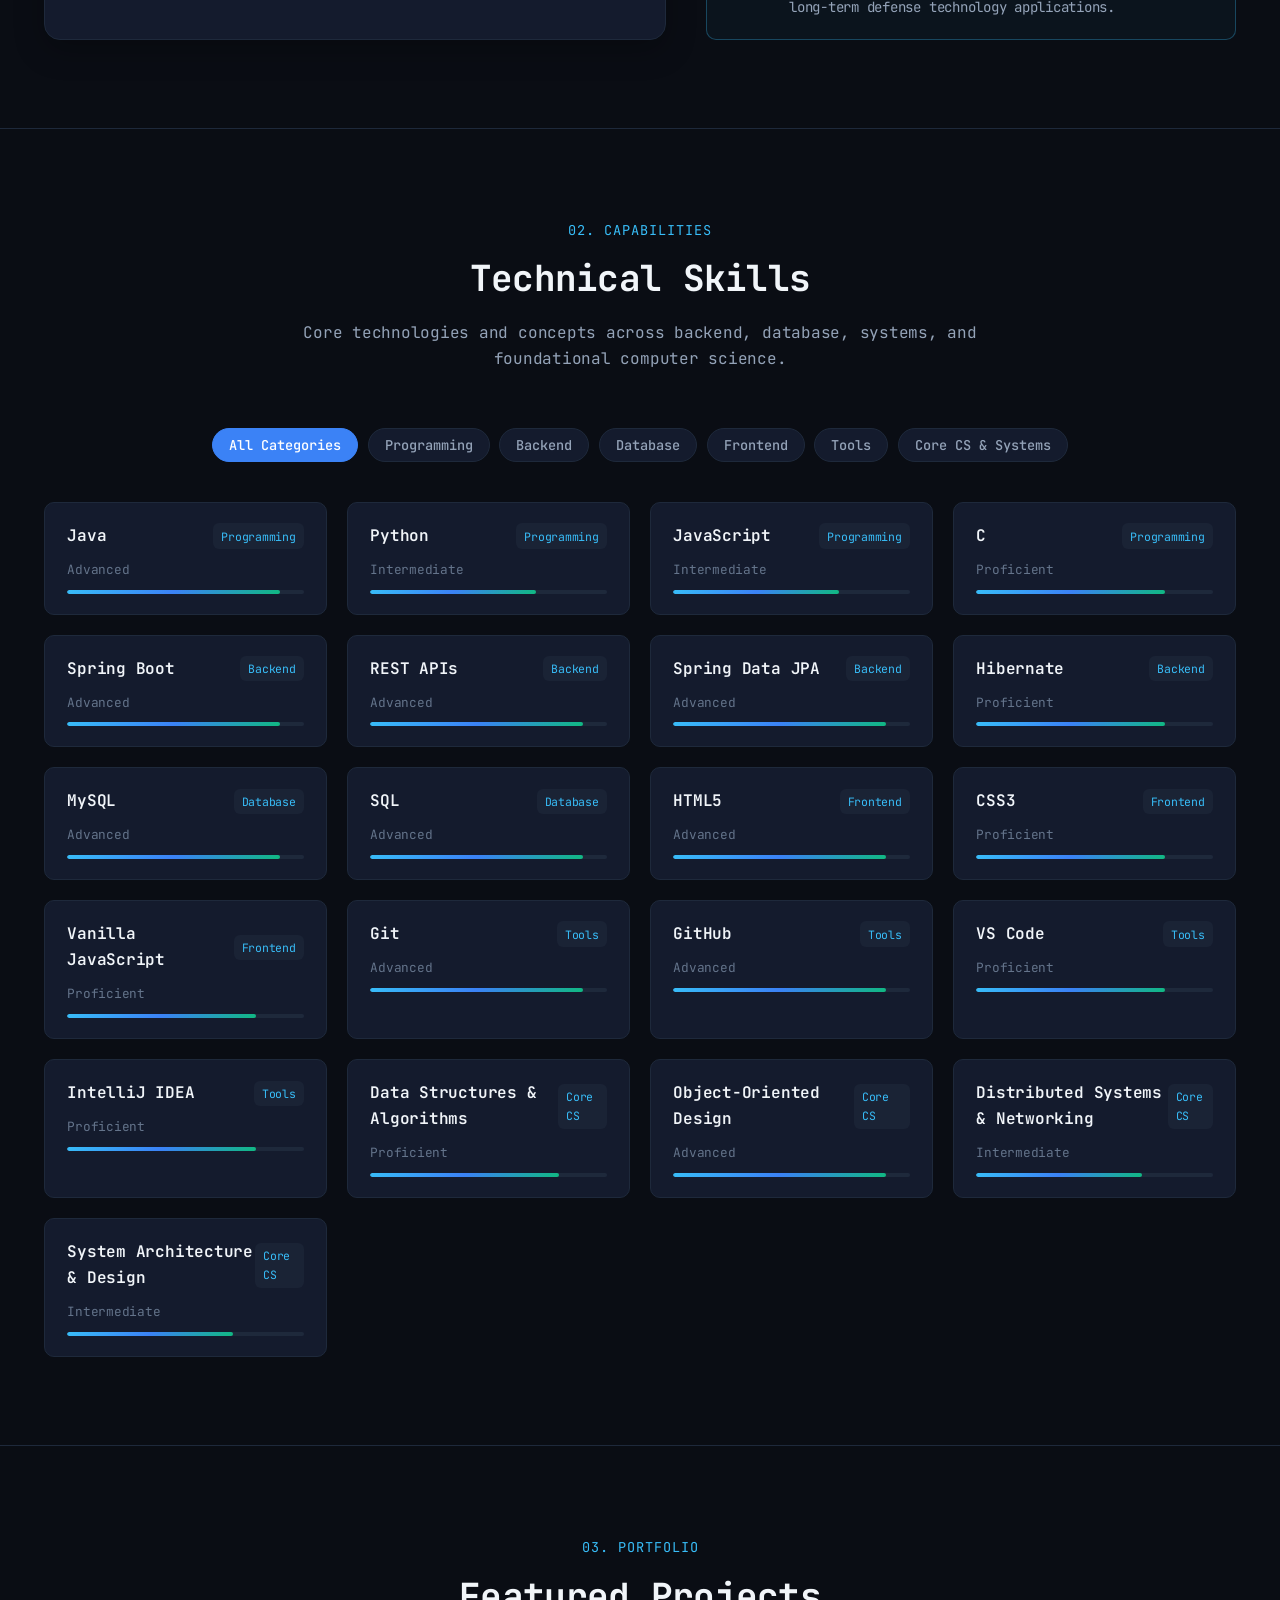
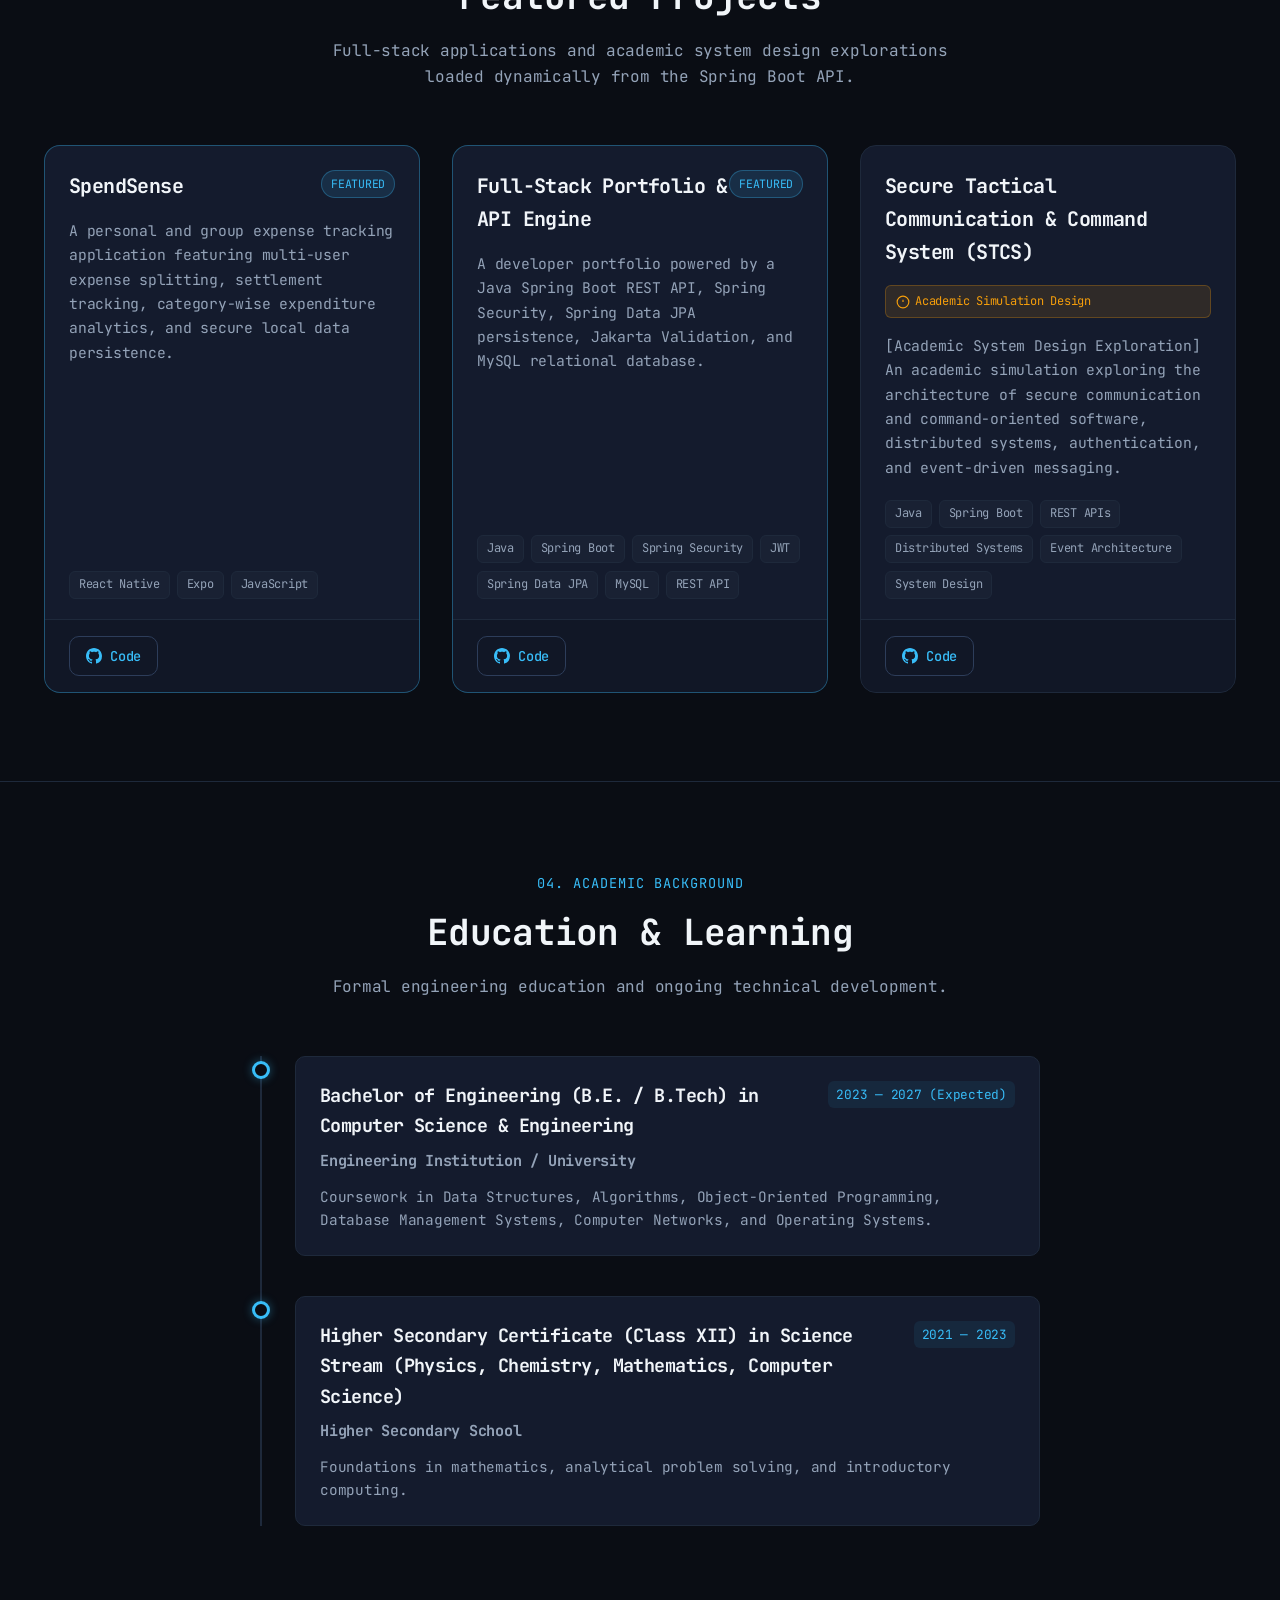
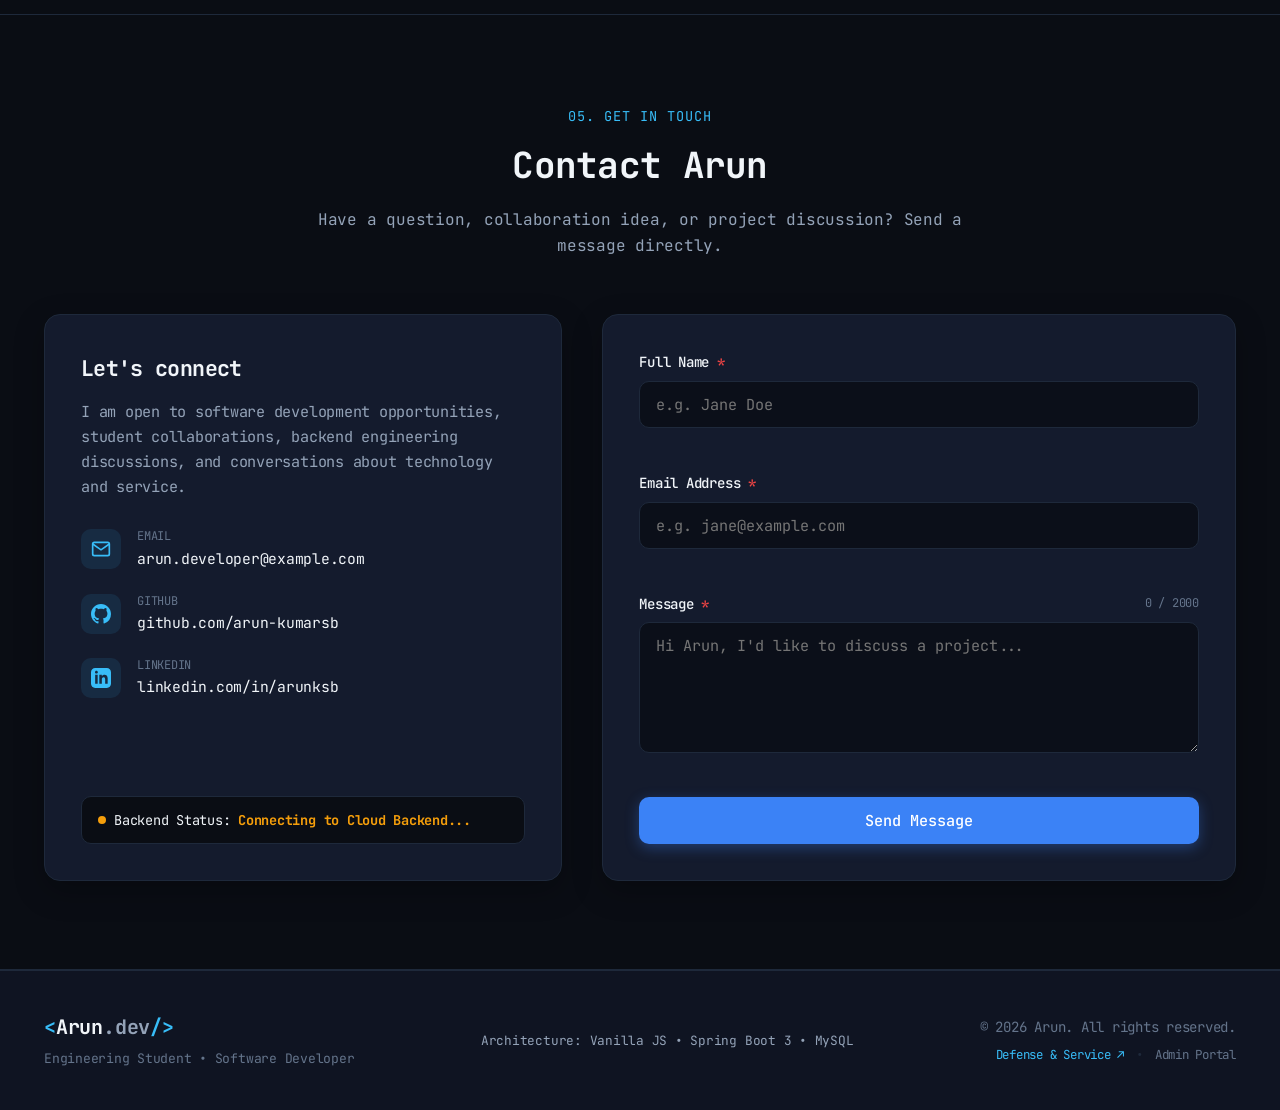
==== commit c6cd04bb: "fix(hero): balance two-column hero layout (45/55), eliminate narrow text wrapping, and center termin" ====
--- a/frontend/index.html
+++ b/frontend/index.html
@@ -110,17 +110,25 @@
                                 <span class="dot dot-yellow"></span>
                                 <span class="dot dot-green"></span>
                             </div>
-                            <span class="terminal-title">arun@dev-station:~</span>
+                            <span class="terminal-title">arun@dev-station:~/profile.json</span>
                         </div>
                         <div class="terminal-body">
-                            <div class="terminal-line"><span class="t-prompt">$</span> <span class="t-command">whoami</span></div>
-                            <div class="terminal-output">Arun | Engineering Student &amp; Developer</div>
-                            
-                            <div class="terminal-line"><span class="t-prompt">$</span> <span class="t-command">cat goals.json</span></div>
+                            <div class="terminal-line"><span class="t-prompt">$</span> <span class="t-command">cat engineer_profile.json</span></div>
                             <pre class="terminal-code"><code>{
-  <span class="json-key">"role"</span>: <span class="json-str">"Engineering Student"</span>,
-  <span class="json-key">"core_interests"</span>: [<span class="json-str">"Java &amp; Spring Boot"</span>, <span class="json-str">"Distributed Systems"</span>, <span class="json-str">"Database Design &amp; SQL"</span>],
-  <span class="json-key">"future_aspirations"</span>: [<span class="json-str">"Software Engineering"</span>, <span class="json-str">"Army Officer (CDS/AFCAT)"</span>, <span class="json-str">"Defense Technology"</span>]
+  <span class="json-key">"developer"</span>: <span class="json-str">"Arun"</span>,
+  <span class="json-key">"role"</span>: <span class="json-str">"Engineering Student (CSE)"</span>,
+  <span class="json-key">"backend_stack"</span>: [
+    <span class="json-str">"Java 17"</span>, <span class="json-str">"Spring Boot 3"</span>, <span class="json-str">"REST APIs"</span>, <span class="json-str">"MySQL"</span>
+  ],
+  <span class="json-key">"systems_focus"</span>: [
+    <span class="json-str">"Distributed Systems"</span>, <span class="json-str">"Database Design"</span>
+  ],
+  <span class="json-key">"academic_learning"</span>: [
+    <span class="json-str">"AI/ML Foundations"</span>, <span class="json-str">"Cybersecurity Concepts"</span>
+  ],
+  <span class="json-key">"future_aspirations"</span>: [
+    <span class="json-str">"Defense Technology"</span>, <span class="json-str">"Army Officer (CDS/AFCAT)"</span>
+  ]
 }</code></pre>
                             <div class="terminal-line terminal-cursor-line"><span class="t-prompt">$</span> <span class="t-cursor">_</span></div>
                         </div>
--- a/frontend/css/style.css
+++ b/frontend/css/style.css
@@ -44,7 +44,7 @@
     --font-sans: 'JetBrains Mono', 'Fira Code', 'Cascadia Code', 'Courier New', monospace;
     
     /* Layout & Sizing */
-    --container-width: 1140px;
+    --container-width: 1240px;
     --header-height: 72px;
     --radius-sm: 6px;
     --radius-md: 10px;
@@ -365,21 +365,30 @@
    Hero Section
    ========================================================================== */
 .hero-section {
-    padding-top: calc(var(--header-height) + 3.5rem);
-    padding-bottom: 5rem;
+    padding-top: calc(var(--header-height) + 3rem);
+    padding-bottom: 4.5rem;
     min-height: calc(100vh - var(--header-height));
     display: flex;
     align-items: center;
-    background: radial-gradient(circle at 80% 25%, rgba(56, 189, 248, 0.08) 0%, transparent 60%),
-                radial-gradient(circle at 15% 75%, rgba(59, 130, 246, 0.06) 0%, transparent 60%);
+    justify-content: center;
+    background: radial-gradient(circle at 85% 30%, rgba(56, 189, 248, 0.08) 0%, transparent 60%),
+                radial-gradient(circle at 15% 70%, rgba(59, 130, 246, 0.06) 0%, transparent 60%);
     position: relative;
 }
 
 .hero-container {
     display: grid;
-    grid-template-columns: 1.18fr 0.82fr;
+    grid-template-columns: minmax(0, 0.9fr) minmax(0, 1.1fr);
     gap: 3.5rem;
     align-items: center;
+    width: 100%;
+}
+
+.hero-content {
+    width: 100%;
+    display: flex;
+    flex-direction: column;
+    justify-content: center;
 }
 
 .hero-badges {
@@ -387,31 +396,32 @@
     flex-wrap: wrap;
     align-items: center;
     gap: 0.6rem;
-    margin-bottom: 1.4rem;
+    margin-bottom: 1.35rem;
 }
 
 .hero-title {
-    font-size: 3rem;
+    font-size: clamp(2.4rem, 3.8vw, 3.15rem);
     font-weight: 800;
-    line-height: 1.18;
+    line-height: 1.15;
     letter-spacing: -0.03em;
     margin-bottom: 0.85rem;
 }
 
 .hero-subtitle {
-    font-size: 1.3rem;
+    font-size: clamp(1.15rem, 1.8vw, 1.35rem);
     font-weight: 600;
     color: var(--text-secondary);
-    line-height: 1.45;
+    line-height: 1.4;
     margin-bottom: 1.25rem;
+    max-width: 540px;
 }
 
 .hero-description {
-    font-size: 0.96rem;
-    color: var(--text-secondary);
-    line-height: 1.72;
+    font-size: 0.95rem;
+    color: var(--text-secondary);
+    line-height: 1.7;
     margin-bottom: 2rem;
-    max-width: 580px;
+    max-width: 520px;
 }
 
 .hero-cta-group {
@@ -457,23 +467,33 @@
     transform: translateY(-1px);
 }
 
+.hero-visual {
+    width: 100%;
+    display: flex;
+    justify-content: center;
+    align-items: center;
+}
+
 /* Terminal Card in Hero */
 .terminal-card {
     background: var(--bg-terminal);
-    border: 1px solid var(--border-subtle);
+    border: 1px solid rgba(56, 189, 248, 0.25);
     border-radius: var(--radius-lg);
     overflow: hidden;
-    box-shadow: 0 20px 45px rgba(0, 0, 0, 0.6);
-    transition: border-color var(--transition-normal);
+    box-shadow: 0 25px 50px -12px rgba(0, 0, 0, 0.7), 0 0 30px rgba(56, 189, 248, 0.08);
+    width: 100%;
+    transition: all var(--transition-normal);
 }
 
 .terminal-card:hover {
-    border-color: rgba(56, 189, 248, 0.35);
+    border-color: rgba(56, 189, 248, 0.45);
+    box-shadow: 0 30px 60px -12px rgba(0, 0, 0, 0.8), 0 0 40px rgba(56, 189, 248, 0.15);
+    transform: translateY(-2px);
 }
 
 .terminal-header {
     background: #0f1420;
-    padding: 0.75rem 1rem;
+    padding: 0.85rem 1.15rem;
     display: flex;
     align-items: center;
     border-bottom: 1px solid var(--border-subtle);
@@ -502,7 +522,7 @@
 }
 
 .terminal-body {
-    padding: 1.25rem;
+    padding: 1.35rem 1.4rem;
     font-family: var(--font-mono);
     font-size: 0.85rem;
     line-height: 1.6;
@@ -530,11 +550,14 @@
 }
 
 .terminal-code {
-    background: #090d16;
-    padding: 0.85rem;
+    background: #060912;
+    border: 1px solid rgba(30, 41, 59, 0.8);
+    padding: 0.95rem 1.15rem;
     border-radius: var(--radius-sm);
     margin-bottom: 0.9rem;
     overflow-x: auto;
+    font-size: 0.84rem;
+    line-height: 1.55;
 }
 
 .json-key { color: #38bdf8; }
--- a/frontend/css/responsive.css
+++ b/frontend/css/responsive.css
@@ -21,18 +21,30 @@
 /* ==========================================================================
    1. Tablets & Medium Screens (max-width: 992px)
    ========================================================================== */
-@media screen and (max-width: 992px) {
+@media screen and (max-width: 1024px) {
     .section {
         padding: 4.5rem 0;
     }
 
     .hero-container {
+        grid-template-columns: minmax(0, 0.95fr) minmax(0, 1.05fr);
+        gap: 2rem;
+        align-items: center;
+    }
+
+    .hero-title {
+        font-size: 2.6rem;
+    }
+
+    .hero-visual {
+        width: 100%;
+    }
+}
+
+@media screen and (max-width: 860px) {
+    .hero-container {
         grid-template-columns: 1fr;
         gap: 2.5rem;
-    }
-
-    .hero-title {
-        font-size: 2.75rem;
     }
 
     .hero-visual {
